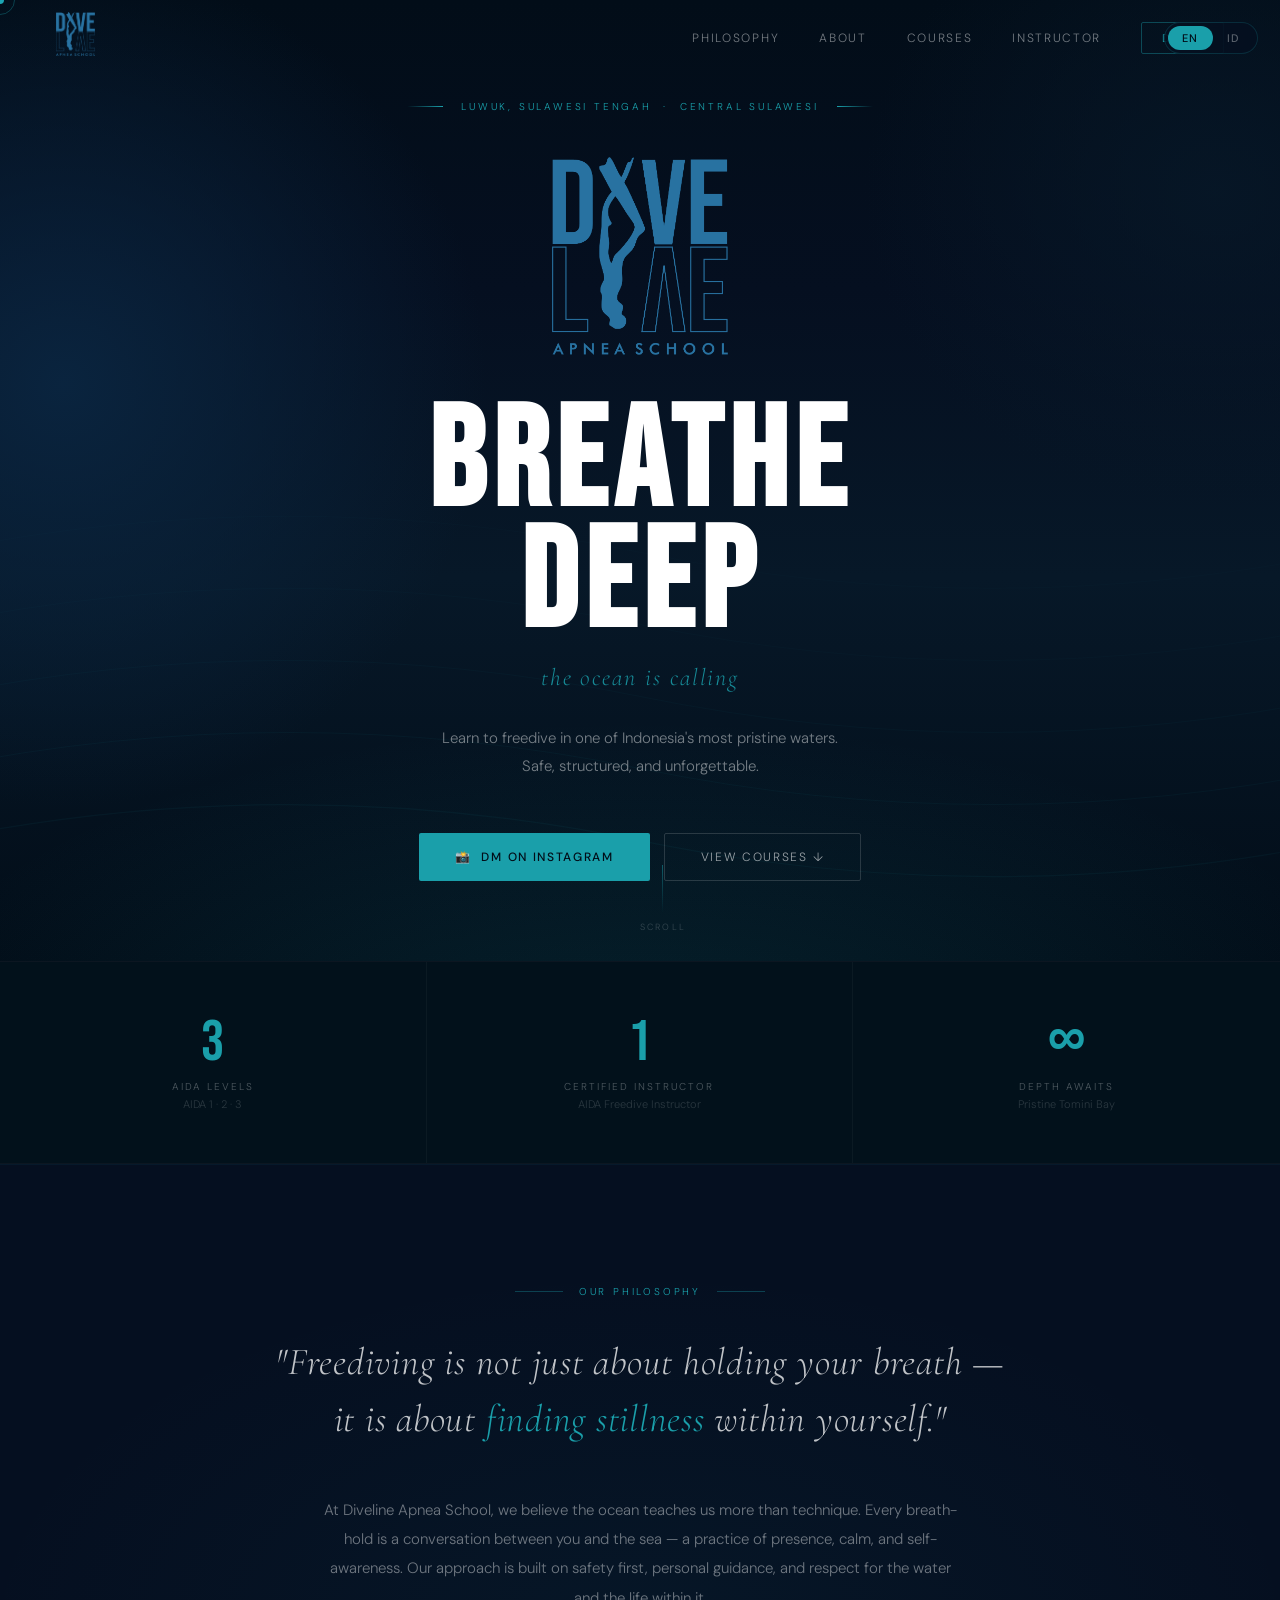
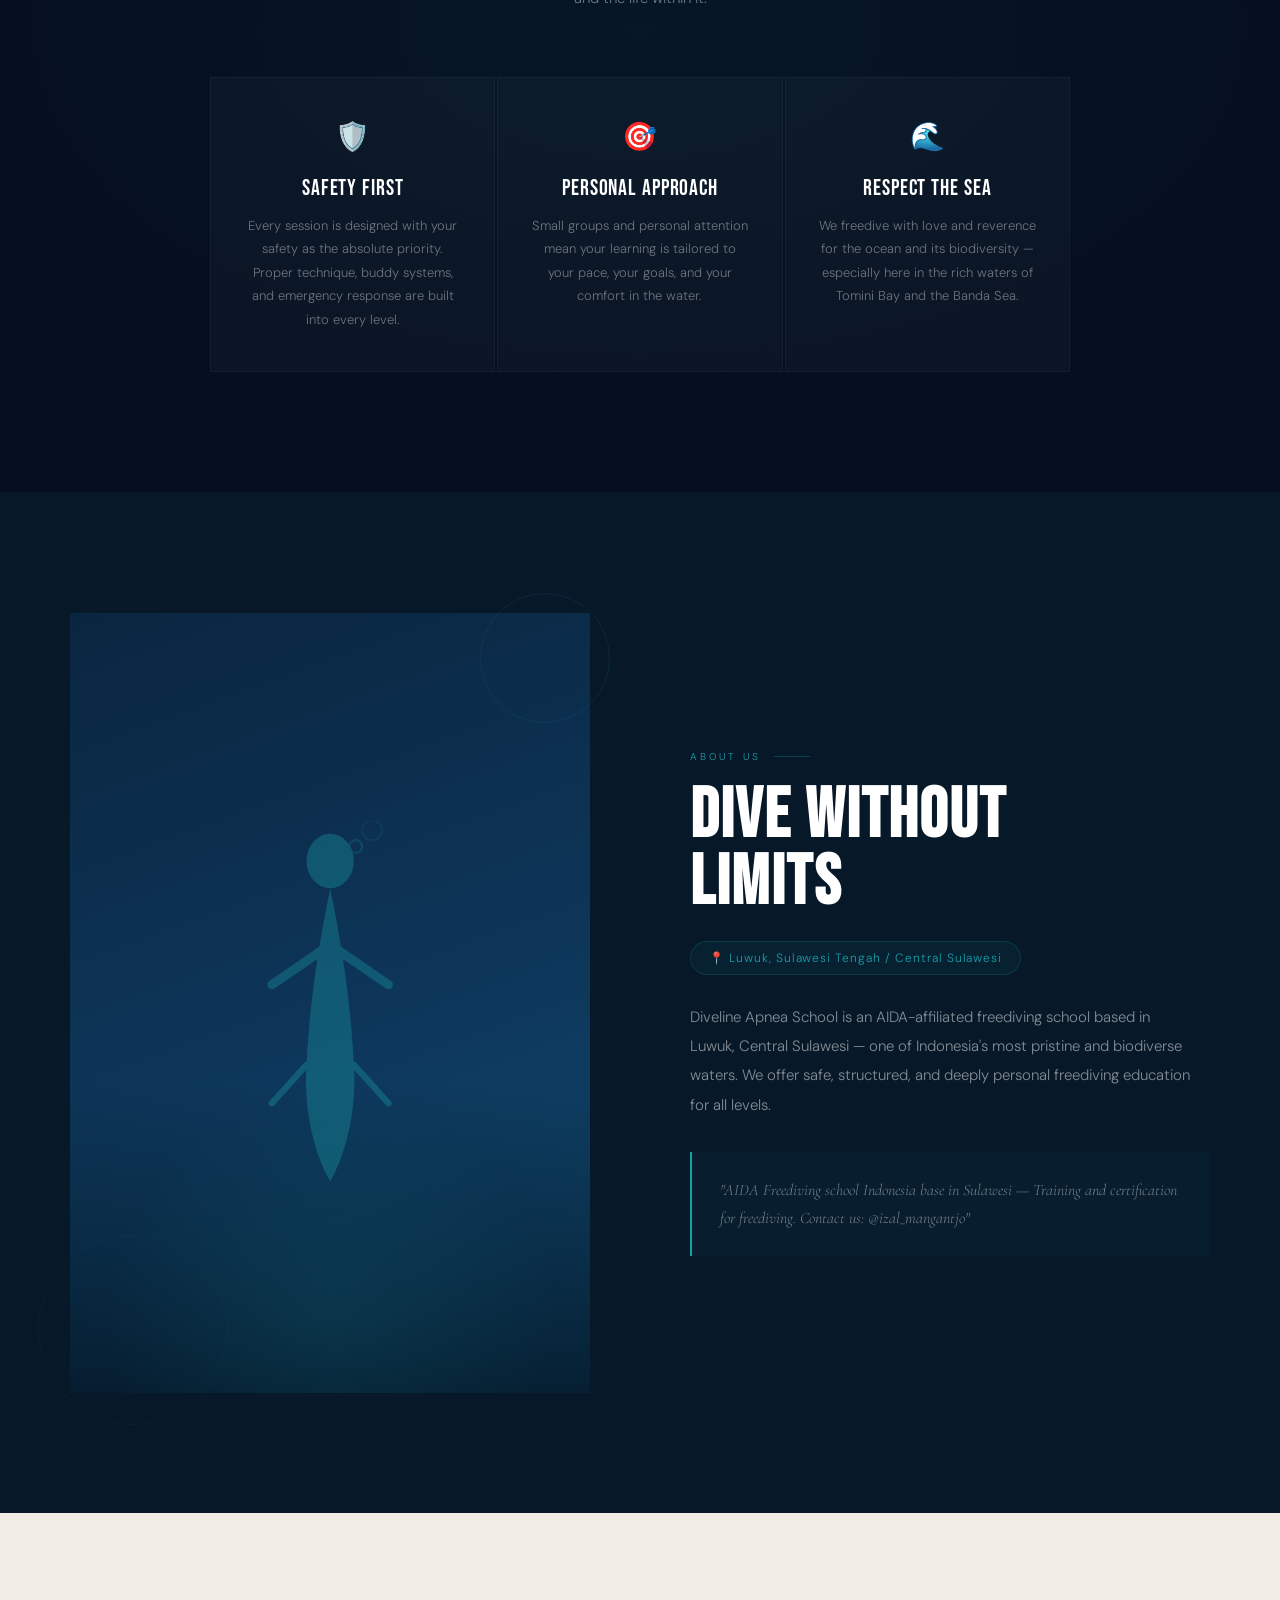
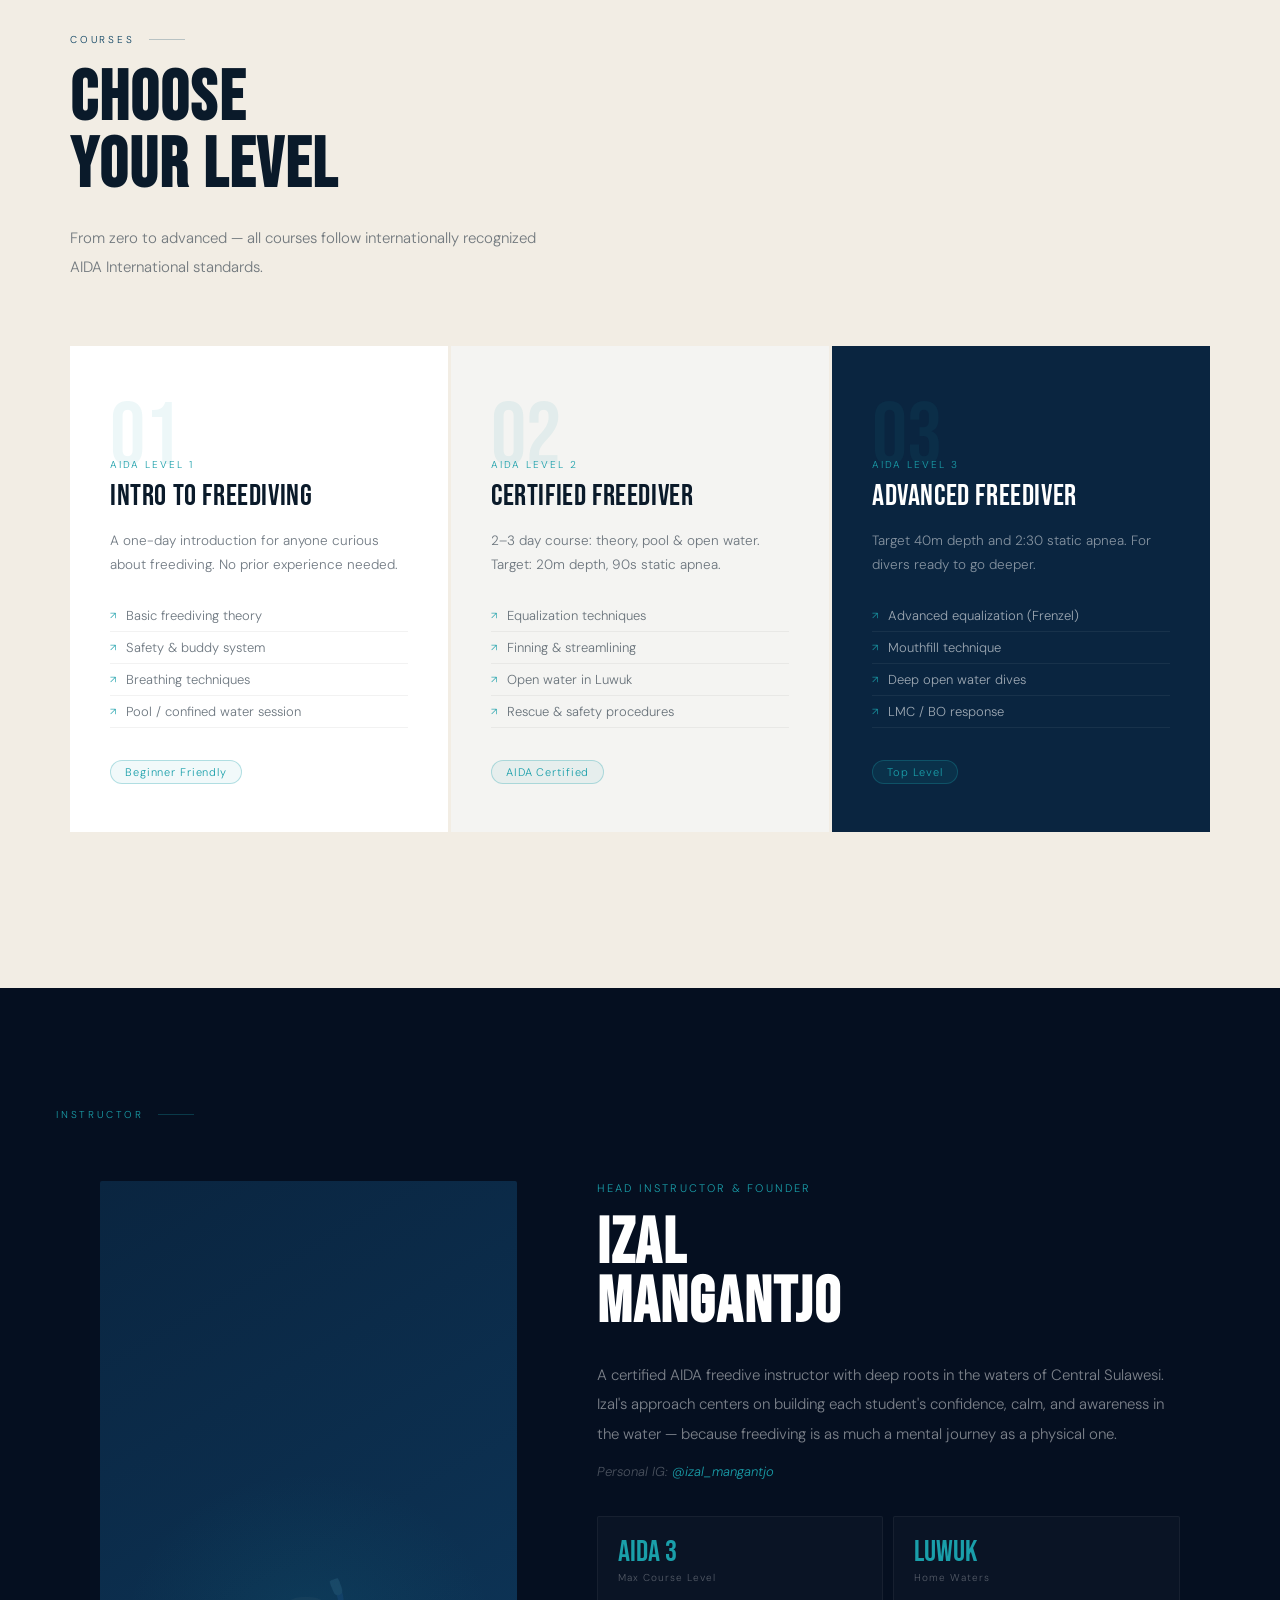
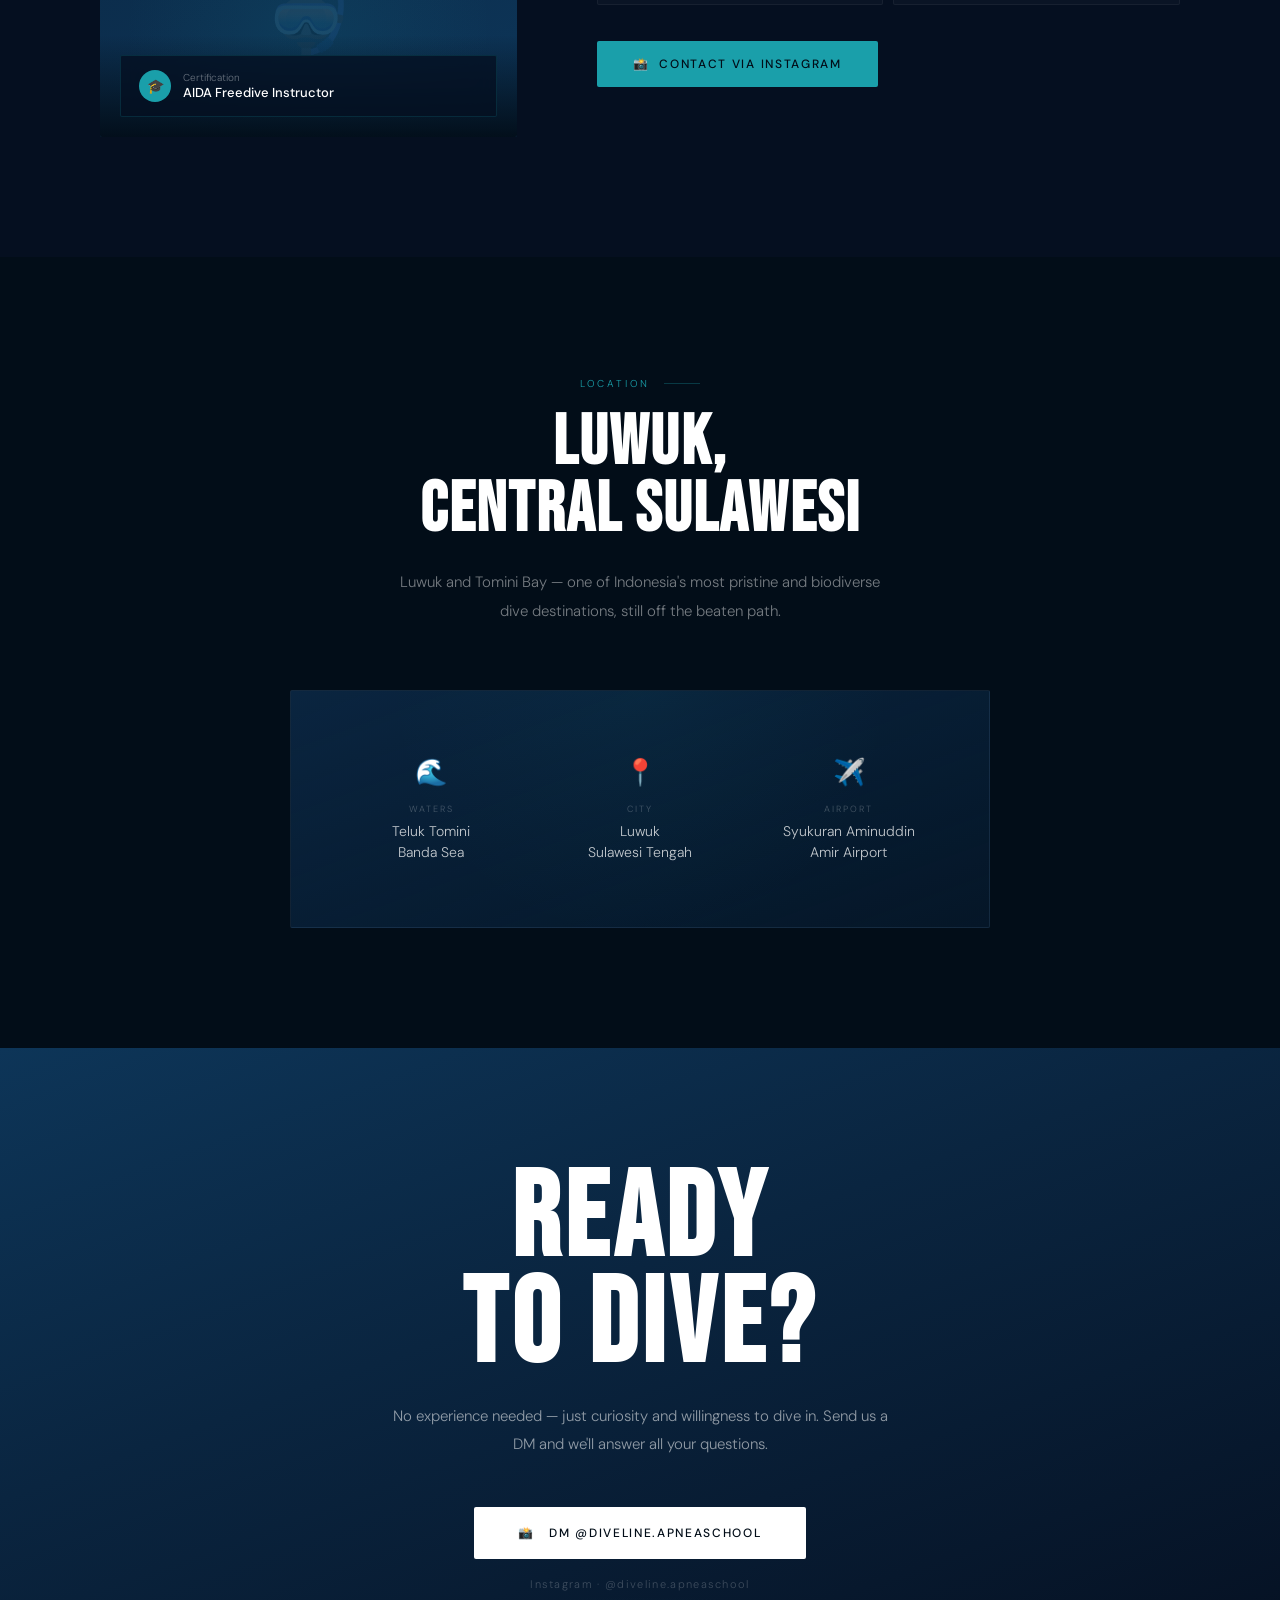
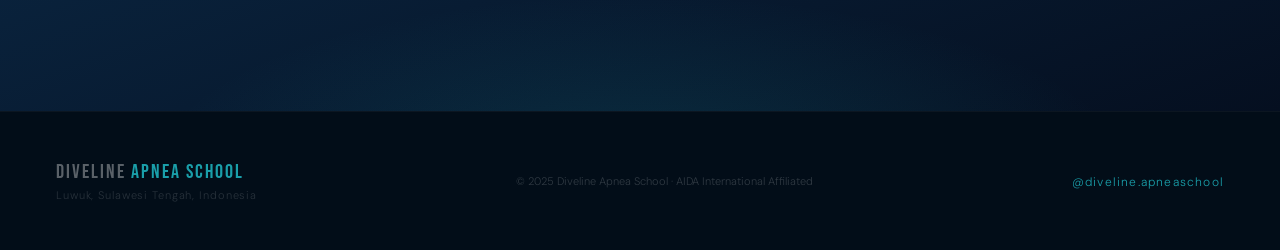
==== index.html @ 78c63d7f "Add files via upload" ====
<!DOCTYPE html>
<html lang="en">
<head>
<meta charset="UTF-8">
<meta name="viewport" content="width=device-width, initial-scale=1.0">
<title>Diveline Apnea School — Luwuk, Central Sulawesi</title>
<link href="https://fonts.googleapis.com/css2?family=Bebas+Neue&family=Cormorant+Garamond:ital,wght@0,300;0,400;1,300;1,400&family=DM+Sans:wght@300;400;500&display=swap" rel="stylesheet">
<style>
:root {
  --abyss:  #020d18;
  --trench: #050f20;
  --deep:   #071828;
  --ocean:  #0a2540;
  --mid:    #0d3558;
  --sea:    #0f4a70;
  --teal:   #1a9faa;
  --foam:   #5ecfda;
  --mist:   #b0e8ee;
  --sand:   #f2ede4;
  --off:    #f8f8f6;
  --w:      #ffffff;
}
*,*::before,*::after{margin:0;padding:0;box-sizing:border-box;}
html{scroll-behavior:smooth;}
body{
  background:var(--abyss);
  color:var(--w);
  font-family:'DM Sans',sans-serif;
  font-weight:300;
  overflow-x:hidden;
  cursor:none;
}

/* CURSOR */
#cur{width:8px;height:8px;background:var(--teal);border-radius:50%;position:fixed;pointer-events:none;z-index:9999;transform:translate(-50%,-50%);mix-blend-mode:screen;}
#cur-r{width:30px;height:30px;border:1px solid rgba(26,159,170,.35);border-radius:50%;position:fixed;pointer-events:none;z-index:9998;transform:translate(-50%,-50%);transition:all .1s ease;}

/* LANG */
#lang-bar{position:fixed;top:22px;right:22px;z-index:300;display:flex;background:rgba(5,15,32,.8);backdrop-filter:blur(16px);border:1px solid rgba(26,159,170,.2);border-radius:100px;padding:3px;}
.lb{padding:5px 14px;border:none;background:transparent;font-family:'DM Sans',sans-serif;font-size:11px;font-weight:500;letter-spacing:.14em;text-transform:uppercase;color:rgba(255,255,255,.35);cursor:pointer;border-radius:100px;transition:all .25s;}
.lb.on{background:var(--teal);color:var(--abyss);}

/* NAV */
nav{position:fixed;top:0;left:0;right:0;z-index:200;padding:0 56px;display:flex;align-items:center;justify-content:space-between;height:72px;transition:background .4s,backdrop-filter .4s;}
nav.stuck{background:rgba(2,13,24,.92);backdrop-filter:blur(24px);border-bottom:1px solid rgba(26,159,170,.08);}
.nav-logo img{height:44px;filter:brightness(0) saturate(100%) invert(40%) sepia(80%) saturate(400%) hue-rotate(160deg) brightness(85%);}
.nav-links{display:flex;gap:40px;list-style:none;}
.nav-links a{font-size:12px;letter-spacing:.14em;text-transform:uppercase;color:rgba(255,255,255,.45);text-decoration:none;transition:color .3s;}
.nav-links a:hover{color:var(--teal);}
.nav-dm{border:1px solid rgba(26,159,170,.4)!important;color:var(--teal)!important;padding:8px 20px;border-radius:2px;font-size:11px!important;letter-spacing:.16em!important;transition:background .3s,color .3s!important;}
.nav-dm:hover{background:var(--teal)!important;color:var(--abyss)!important;}

/* HERO */
.hero{min-height:100vh;position:relative;overflow:hidden;display:flex;flex-direction:column;justify-content:center;align-items:center;text-align:center;padding:100px 32px 80px;}
.hero-bg{
  position:absolute;inset:0;
  background:
    radial-gradient(ellipse 120% 70% at 50% 110%, rgba(26,159,170,.14) 0%, transparent 50%),
    radial-gradient(ellipse 60% 80% at 5% 40%, rgba(10,37,64,.95) 0%, transparent 55%),
    radial-gradient(ellipse 50% 60% at 95% 20%, rgba(7,24,40,.8) 0%, transparent 55%),
    linear-gradient(180deg, #020d18 0%, #050f20 30%, #071828 60%, #020d18 100%);
}
.depth-lines{position:absolute;inset:0;overflow:hidden;opacity:.06;}
.depth-lines svg{position:absolute;bottom:0;left:-5%;width:110%;height:75%;animation:swell 16s ease-in-out infinite;}
@keyframes swell{0%,100%{transform:translateY(0)}50%{transform:translateY(-14px)}}
#bcanvas{position:absolute;inset:0;pointer-events:none;}

.hero-eyebrow{position:relative;font-size:10px;letter-spacing:.28em;text-transform:uppercase;color:var(--teal);margin-bottom:44px;opacity:0;animation:rise .9s ease .2s forwards;display:flex;align-items:center;gap:18px;}
.hero-eyebrow::before,.hero-eyebrow::after{content:'';display:block;width:36px;height:1px;}
.hero-eyebrow::before{background:linear-gradient(90deg,transparent,var(--teal));}
.hero-eyebrow::after{background:linear-gradient(90deg,var(--teal),transparent);}

.hero-logo-wrap{margin-bottom:44px;opacity:0;animation:rise .9s ease .35s forwards;}
.hero-logo-wrap img{width:176px;filter:brightness(0) saturate(100%) invert(40%) sepia(80%) saturate(400%) hue-rotate(160deg) brightness(85%);}

.hero-head{font-family:'Bebas Neue',sans-serif;font-size:clamp(72px,13vw,140px);line-height:.86;letter-spacing:.05em;opacity:0;animation:rise .9s ease .5s forwards;}
.hero-tagline-line{display:flex;align-items:center;gap:18px;margin:18px 0 0;opacity:0;animation:rise .9s ease .65s forwards;}
.tl-dash{flex:1;max-width:44px;height:1px;}
.tl-dash:first-child{background:linear-gradient(90deg,transparent,rgba(26,159,170,.5));}
.tl-dash:last-child{background:linear-gradient(90deg,rgba(26,159,170,.5),transparent);}
.tl-text{font-family:'Cormorant Garamond',serif;font-style:italic;font-weight:300;font-size:clamp(17px,2vw,24px);color:rgba(26,159,170,.85);letter-spacing:.08em;white-space:nowrap;}
.hero-sub{max-width:420px;margin:32px 0 52px;font-size:15px;color:rgba(255,255,255,.45);line-height:1.9;font-weight:300;opacity:0;animation:rise .9s ease .8s forwards;}
.hero-ctas{display:flex;gap:14px;flex-wrap:wrap;justify-content:center;opacity:0;animation:rise .9s ease .95s forwards;}

.btn-main{display:inline-flex;align-items:center;gap:10px;background:var(--teal);color:var(--abyss);padding:15px 36px;border-radius:2px;font-size:12px;letter-spacing:.14em;text-transform:uppercase;font-weight:500;text-decoration:none;transition:all .3s;position:relative;overflow:hidden;}
.btn-main::after{content:'';position:absolute;inset:0;background:rgba(255,255,255,.12);transform:translateX(-100%);transition:transform .35s;}
.btn-main:hover::after{transform:translateX(0);}
.btn-main:hover{transform:translateY(-2px);box-shadow:0 14px 36px rgba(26,159,170,.28);}
.btn-ghost{display:inline-flex;align-items:center;gap:10px;border:1px solid rgba(255,255,255,.15);color:rgba(255,255,255,.6);padding:15px 36px;border-radius:2px;font-size:12px;letter-spacing:.14em;text-transform:uppercase;text-decoration:none;transition:all .3s;}
.btn-ghost:hover{border-color:var(--teal);color:var(--teal);}

.hero-scroll{position:absolute;bottom:28px;left:50%;transform:translateX(-50%);display:flex;flex-direction:column;align-items:center;gap:8px;opacity:0;animation:rise 1s ease 1.2s forwards;}
.scroll-lbl{font-size:9px;letter-spacing:.24em;text-transform:uppercase;color:rgba(255,255,255,.2);}
.scroll-line{width:1px;height:48px;background:linear-gradient(to bottom,rgba(26,159,170,.5),transparent);animation:pulse 2.2s ease infinite;}
@keyframes pulse{0%,100%{opacity:.3}50%{opacity:1}}
@keyframes rise{from{opacity:0;transform:translateY(22px)}to{opacity:1;transform:translateY(0)}}

/* NUMBERS */
.numbers{display:grid;grid-template-columns:repeat(3,1fr);border-top:1px solid rgba(255,255,255,.04);border-bottom:1px solid rgba(255,255,255,.04);}
.num-cell{padding:52px 24px;text-align:center;border-right:1px solid rgba(255,255,255,.04);background:rgba(26,159,170,.025);}
.num-cell:last-child{border-right:none;}
.num-big{font-family:'Bebas Neue',sans-serif;font-size:58px;color:var(--teal);line-height:1;}
.num-lab{font-size:10px;letter-spacing:.2em;text-transform:uppercase;color:rgba(255,255,255,.3);margin-top:8px;}
.num-sub{font-size:11px;color:rgba(255,255,255,.16);margin-top:4px;}

/* SECTION BASE */
.sec{padding:120px 56px;position:relative;}
.sec-label{font-size:10px;letter-spacing:.28em;text-transform:uppercase;color:var(--teal);margin-bottom:20px;display:flex;align-items:center;gap:14px;}
.sec-label::after{content:'';height:1px;width:36px;background:rgba(26,159,170,.3);}
.sec-title{font-family:'Bebas Neue',sans-serif;font-size:clamp(44px,5.5vw,72px);line-height:.95;letter-spacing:.03em;margin-bottom:24px;}
.sec-body{font-size:15px;color:rgba(255,255,255,.5);line-height:1.95;max-width:500px;}

/* MISSION — full-width dark section */
.mission-sec{
  background:var(--trench);
  border-top:1px solid rgba(26,159,170,.07);
  border-bottom:1px solid rgba(26,159,170,.07);
  padding:120px 56px;
  position:relative;overflow:hidden;
}
.mission-sec::before{
  content:'';position:absolute;inset:0;
  background:radial-gradient(ellipse 80% 60% at 50% 50%,rgba(26,159,170,.05) 0%,transparent 65%);
}
.mission-inner{max-width:860px;margin:0 auto;text-align:center;position:relative;}
.mission-eyebrow{font-size:10px;letter-spacing:.28em;text-transform:uppercase;color:var(--teal);margin-bottom:36px;display:flex;align-items:center;justify-content:center;gap:16px;}
.mission-eyebrow::before,.mission-eyebrow::after{content:'';height:1px;width:48px;background:rgba(26,159,170,.35);}
.mission-quote{
  font-family:'Cormorant Garamond',serif;
  font-style:italic;font-weight:300;
  font-size:clamp(22px,3.5vw,38px);
  line-height:1.5;letter-spacing:.02em;
  color:rgba(255,255,255,.75);
  margin-bottom:48px;
}
.mission-quote em{color:var(--teal);font-style:inherit;}
.mission-body{font-size:15px;color:rgba(255,255,255,.42);line-height:1.95;max-width:640px;margin:0 auto 56px;}
.mission-pillars{display:grid;grid-template-columns:repeat(3,1fr);gap:2px;margin-top:64px;}
.pillar{padding:40px 32px;background:rgba(255,255,255,.025);border:1px solid rgba(255,255,255,.04);position:relative;overflow:hidden;transition:background .3s;}
.pillar:hover{background:rgba(26,159,170,.06);}
.pillar::before{content:'';position:absolute;top:0;left:0;right:0;height:1px;background:var(--teal);transform:scaleX(0);transform-origin:left;transition:transform .4s;}
.pillar:hover::before{transform:scaleX(1);}
.pillar-icon{font-size:28px;margin-bottom:20px;}
.pillar-title{font-family:'Bebas Neue',sans-serif;font-size:22px;letter-spacing:.04em;color:var(--w);margin-bottom:12px;}
.pillar-body{font-size:13px;color:rgba(255,255,255,.4);line-height:1.8;}

/* ABOUT */
.about-sec{background:var(--deep);}
.about-wrap{max-width:1140px;margin:0 auto;display:grid;grid-template-columns:1fr 1fr;gap:100px;align-items:center;}
.about-visual{position:relative;}
.diver-card{width:100%;aspect-ratio:2/3;background:linear-gradient(160deg,var(--ocean) 0%,var(--mid) 50%,var(--sea) 100%);border-radius:2px;position:relative;overflow:hidden;display:flex;align-items:center;justify-content:center;}
.diver-card::after{content:'';position:absolute;inset:0;background:radial-gradient(ellipse 80% 50% at 50% 90%,rgba(26,159,170,.12) 0%,transparent 55%),linear-gradient(to top,rgba(2,13,24,.7) 0%,transparent 40%);}
.diver-card svg{width:42%;opacity:.35;position:relative;z-index:1;}
.ring-1{position:absolute;top:-20px;right:-20px;width:130px;height:130px;border:1px solid rgba(26,159,170,.12);border-radius:50%;}
.ring-2{position:absolute;bottom:-32px;left:-32px;width:190px;height:190px;border:1px solid rgba(26,159,170,.06);border-radius:50%;}
.loc-pill{display:inline-flex;align-items:center;gap:8px;background:rgba(26,159,170,.07);border:1px solid rgba(26,159,170,.18);padding:8px 18px;border-radius:100px;font-size:12px;color:var(--teal);letter-spacing:.08em;margin-bottom:28px;}
.about-quote-block{margin-top:32px;padding:24px 28px;border-left:2px solid var(--teal);background:rgba(26,159,170,.04);}
.about-quote-block p{font-family:'Cormorant Garamond',serif;font-style:italic;font-size:16px;color:rgba(255,255,255,.45);line-height:1.75;}

/* COURSES */
.courses-sec{background:var(--sand);color:#0a1a2a;}
.courses-sec .sec-label{color:#0a4060;}
.courses-sec .sec-label::after{background:rgba(10,64,96,.25);}
.courses-sec .sec-title{color:#0a1a2a;}
.courses-sec .sec-body{color:rgba(10,26,42,.55);}
.courses-inner{max-width:1140px;margin:0 auto;}
.cards{display:grid;grid-template-columns:repeat(3,1fr);gap:3px;margin-top:64px;}
.card{background:#fff;padding:48px 40px;position:relative;overflow:hidden;transition:transform .35s;}
.card:hover{transform:translateY(-5px);}
.card::after{content:'';position:absolute;top:0;left:0;right:0;height:2px;background:var(--teal);transform:scaleX(0);transform-origin:left;transition:transform .4s;}
.card:hover::after{transform:scaleX(1);}
.card.dark{background:var(--ocean);color:#fff;}
.card-num{font-family:'Bebas Neue',sans-serif;font-size:88px;line-height:1;color:rgba(26,159,170,.08);margin-bottom:-24px;}
.card-level{font-size:10px;letter-spacing:.2em;text-transform:uppercase;color:var(--teal);margin-bottom:10px;}
.card-name{font-family:'Bebas Neue',sans-serif;font-size:30px;line-height:1;letter-spacing:.02em;margin-bottom:18px;}
.card:not(.dark) .card-name{color:#0a1a2a;}
.card-desc{font-size:13.5px;line-height:1.75;margin-bottom:24px;}
.card:not(.dark) .card-desc{color:rgba(10,26,42,.58);}
.card.dark .card-desc{color:rgba(255,255,255,.5);}
.card-list{list-style:none;margin-bottom:32px;}
.card-list li{font-size:13px;padding:7px 0;border-bottom:1px solid rgba(0,0,0,.05);display:flex;align-items:center;gap:10px;}
.card.dark .card-list li{color:rgba(255,255,255,.6);border-color:rgba(255,255,255,.06);}
.card:not(.dark) .card-list li{color:rgba(10,26,42,.6);}
.card-list li::before{content:'↗';font-size:10px;color:var(--teal);flex-shrink:0;}
.card-tag{display:inline-block;border:1px solid rgba(26,159,170,.3);color:var(--teal);padding:4px 14px;border-radius:100px;font-size:11px;letter-spacing:.08em;}
.card:not(.dark) .card-tag{background:rgba(26,159,170,.06);}
.card.dark .card-tag{background:rgba(26,159,170,.1);}
.course-note{text-align:center;margin-top:36px;font-size:13px;color:rgba(10,26,42,.35);font-style:italic;}

/* INSTRUCTOR */
.instr-sec{background:var(--trench);}
.instr-wrap{max-width:1080px;margin:60px auto 0;display:grid;grid-template-columns:5fr 7fr;gap:80px;align-items:start;}
.instr-photo{width:100%;aspect-ratio:3/4;background:linear-gradient(150deg,var(--ocean),var(--mid));border-radius:2px;overflow:hidden;position:relative;display:flex;align-items:flex-end;justify-content:center;}
.instr-photo::before{content:'';position:absolute;inset:0;background:radial-gradient(ellipse 80% 50% at 50% 80%,rgba(26,159,170,.1) 0%,transparent 55%);}
.instr-icon{font-size:72px;opacity:.1;margin-bottom:72px;position:relative;}
.instr-overlay{position:absolute;bottom:0;left:0;right:0;padding:20px;background:linear-gradient(to top,rgba(2,13,24,.95),transparent);}
.instr-cert{display:flex;align-items:center;gap:12px;background:rgba(5,15,32,.75);backdrop-filter:blur(12px);border:1px solid rgba(26,159,170,.18);padding:14px 18px;border-radius:2px;}
.cert-orb{width:32px;height:32px;border-radius:50%;background:var(--teal);display:flex;align-items:center;justify-content:center;font-size:14px;flex-shrink:0;}
.cert-lbl{font-size:10px;color:rgba(255,255,255,.4);}
.cert-val{font-size:13px;font-weight:500;}
.instr-role{font-size:11px;letter-spacing:.2em;text-transform:uppercase;color:var(--teal);margin-bottom:20px;}
.instr-name{font-family:'Bebas Neue',sans-serif;font-size:clamp(44px,5vw,68px);line-height:.92;letter-spacing:.03em;margin-bottom:28px;}
.instr-bio{font-size:15px;color:rgba(255,255,255,.48);line-height:1.95;margin-bottom:14px;}
.instr-ig{font-size:13px;font-style:italic;color:rgba(255,255,255,.28);margin-bottom:36px;}
.instr-ig a{color:var(--teal);text-decoration:none;}
.instr-stats{display:grid;grid-template-columns:1fr 1fr;gap:10px;margin-bottom:36px;}
.istat{background:rgba(255,255,255,.025);border:1px solid rgba(255,255,255,.05);padding:20px;border-radius:2px;}
.istat-n{font-family:'Bebas Neue',sans-serif;font-size:30px;color:var(--teal);line-height:1;}
.istat-l{font-size:10px;color:rgba(255,255,255,.3);margin-top:4px;letter-spacing:.1em;}

/* LOCATION */
.loc-sec{background:var(--abyss);text-align:center;}
.loc-inner{max-width:700px;margin:0 auto;}
.loc-sec .sec-label{justify-content:center;}
.loc-card{margin-top:64px;background:linear-gradient(160deg,var(--ocean) 0%,rgba(10,37,64,.4) 100%);border:1px solid rgba(255,255,255,.05);border-radius:2px;padding:64px 56px;position:relative;overflow:hidden;}
.loc-card::before{content:'';position:absolute;inset:0;background:radial-gradient(circle at 50% 0%,rgba(26,159,170,.05) 0%,transparent 60%);}
.loc-grid{display:grid;grid-template-columns:repeat(3,1fr);gap:40px;position:relative;}
.loc-point{text-align:center;}
.loc-ico{font-size:26px;margin-bottom:14px;}
.loc-lbl{font-size:9px;letter-spacing:.22em;text-transform:uppercase;color:rgba(255,255,255,.25);margin-bottom:6px;}
.loc-val{font-size:14px;color:rgba(255,255,255,.75);line-height:1.5;}

/* CTA */
.cta-sec{background:linear-gradient(160deg,var(--mid) 0%,var(--ocean) 40%,var(--trench) 100%);text-align:center;padding:120px 32px;position:relative;overflow:hidden;}
.cta-sec::before{content:'';position:absolute;inset:0;background:radial-gradient(ellipse 70% 50% at 50% 110%,rgba(26,159,170,.18) 0%,transparent 55%);}
.cta-inner{max-width:520px;margin:0 auto;position:relative;}
.cta-head{font-family:'Bebas Neue',sans-serif;font-size:clamp(72px,14vw,120px);line-height:.88;letter-spacing:.04em;margin-bottom:24px;}
.cta-sub{font-size:15px;color:rgba(255,255,255,.55);line-height:1.85;margin-bottom:48px;font-weight:300;}
.cta-btn{display:inline-flex;align-items:center;gap:14px;background:var(--w);color:var(--abyss);padding:18px 44px;border-radius:2px;font-size:12px;letter-spacing:.14em;text-transform:uppercase;font-weight:500;text-decoration:none;transition:all .3s;}
.cta-btn:hover{transform:translateY(-3px);box-shadow:0 24px 48px rgba(0,0,0,.4);}
.cta-handle{margin-top:18px;font-size:11px;color:rgba(255,255,255,.22);letter-spacing:.12em;}

/* FOOTER */
footer{background:var(--abyss);border-top:1px solid rgba(255,255,255,.04);padding:48px 56px;display:flex;align-items:center;justify-content:space-between;flex-wrap:wrap;gap:24px;}
.ft-brand{font-family:'Bebas Neue',sans-serif;font-size:20px;letter-spacing:.1em;color:rgba(255,255,255,.35);}
.ft-brand em{color:var(--teal);font-style:normal;}
.ft-sub{font-size:11px;color:rgba(255,255,255,.15);margin-top:4px;letter-spacing:.08em;}
.ft-copy{font-size:11px;color:rgba(255,255,255,.18);}
.ft-ig a{color:var(--teal);text-decoration:none;font-size:12px;letter-spacing:.1em;}

/* REVEAL */
.rv{opacity:0;transform:translateY(26px);transition:opacity .75s ease,transform .75s ease;}
.rv.show{opacity:1;transform:translateY(0);}
.d1{transition-delay:.1s;}.d2{transition-delay:.2s;}.d3{transition-delay:.3s;}.d4{transition-delay:.4s;}

/* RESPONSIVE */
@media(max-width:900px){
  nav{padding:0 20px;}.nav-links{display:none;}
  .sec{padding:80px 20px;}
  .mission-sec{padding:80px 20px;}
  .mission-pillars{grid-template-columns:1fr;}
  .about-wrap,.instr-wrap{grid-template-columns:1fr;gap:48px;}
  .cards{grid-template-columns:1fr;}
  .numbers{grid-template-columns:1fr;}
  .num-cell{border-right:none;border-bottom:1px solid rgba(255,255,255,.04);}
  footer{flex-direction:column;text-align:center;}
  .loc-grid{grid-template-columns:1fr;gap:28px;}
  .loc-card{padding:40px 24px;}
  #lang-bar{top:14px;right:14px;}
  .cta-sec{padding:100px 24px;}
}
</style>
</head>
<body>

<div id="cur"></div>
<div id="cur-r"></div>
<canvas id="bcanvas"></canvas>

<div id="lang-bar">
  <button class="lb on" id="btnEN" onclick="setL('en')">EN</button>
  <button class="lb" id="btnID" onclick="setL('id')">ID</button>
</div>

<nav id="nav">
  <div class="nav-logo">
    <img src="[data-uri]" alt="Diveline Apnea School">
  </div>
  <ul class="nav-links">
    <li><a href="#mission" data-en="Philosophy" data-id="Filosofi">Philosophy</a></li>
    <li><a href="#about" data-en="About" data-id="Tentang">About</a></li>
    <li><a href="#courses" data-en="Courses" data-id="Kursus">Courses</a></li>
    <li><a href="#instructor" data-en="Instructor" data-id="Instruktur">Instructor</a></li>
    <li><a href="https://www.instagram.com/diveline.apneaschool" target="_blank" class="nav-dm" data-en="DM Us" data-id="Hubungi">DM Us</a></li>
  </ul>
</nav>

<!-- HERO -->
<section class="hero">
  <div class="hero-bg"></div>
  <div class="depth-lines">
    <svg viewBox="0 0 1400 600" fill="none" preserveAspectRatio="none">
      <path d="M0 500 Q350 440 700 500 Q1050 560 1400 500" stroke="#1a9faa" stroke-width="1"/>
      <path d="M0 440 Q350 380 700 440 Q1050 500 1400 440" stroke="#1a9faa" stroke-width=".8"/>
      <path d="M0 380 Q350 320 700 380 Q1050 440 1400 380" stroke="#1a9faa" stroke-width=".6"/>
      <path d="M0 320 Q350 260 700 320 Q1050 380 1400 320" stroke="#1a9faa" stroke-width=".4"/>
      <path d="M0 260 Q350 200 700 260 Q1050 320 1400 260" stroke="#1a9faa" stroke-width=".3"/>
    </svg>
  </div>

  <div class="hero-eyebrow">Luwuk, Sulawesi Tengah &nbsp;·&nbsp; Central Sulawesi</div>

  <div class="hero-logo-wrap">
    <img src="[data-uri]" alt="Diveline Apnea School" style="width:176px;">
  </div>

  <h1 class="hero-head">BREATHE<br>DEEP</h1>

  <div class="hero-tagline-line">
    <span class="tl-dash"></span>
    <span class="tl-text" id="hero-italic">the ocean is calling</span>
    <span class="tl-dash"></span>
  </div>

  <p class="hero-sub" id="hero-sub">
    Learn to freedive in one of Indonesia's most pristine waters.<br>Safe, structured, and unforgettable.
  </p>

  <div class="hero-ctas">
    <a href="https://www.instagram.com/diveline.apneaschool" target="_blank" class="btn-main">
      <span>📸</span><span id="hc1">DM on Instagram</span>
    </a>
    <a href="#courses" class="btn-ghost"><span id="hc2">View Courses ↓</span></a>
  </div>

  <div class="hero-scroll">
    <div class="scroll-line"></div>
    <div class="scroll-lbl">Scroll</div>
  </div>
</section>

<!-- NUMBERS -->
<div class="numbers">
  <div class="num-cell rv">
    <div class="num-big">3</div>
    <div class="num-lab" data-en="AIDA Levels" data-id="Level AIDA">AIDA Levels</div>
    <div class="num-sub">AIDA 1 · 2 · 3</div>
  </div>
  <div class="num-cell rv d1">
    <div class="num-big">1</div>
    <div class="num-lab" data-en="Certified Instructor" data-id="Instruktur Bersertifikat">Certified Instructor</div>
    <div class="num-sub">AIDA Freedive Instructor</div>
  </div>
  <div class="num-cell rv d2">
    <div class="num-big">∞</div>
    <div class="num-lab" data-en="Depth Awaits" data-id="Kedalaman Menanti">Depth Awaits</div>
    <div class="num-sub">Pristine Tomini Bay</div>
  </div>
</div>

<!-- MISSION / PHILOSOPHY -->
<section id="mission" class="mission-sec">
  <div class="mission-inner">
    <div class="mission-eyebrow rv" data-en="Our Philosophy" data-id="Filosofi Kami">Our Philosophy</div>
    <p class="mission-quote rv d1" id="mission-quote">
      "Freediving is not just about holding your breath —<br>
      it is about <em>finding stillness</em> within yourself."
    </p>
    <p class="mission-body rv d2" id="mission-body">
      At Diveline Apnea School, we believe the ocean teaches us more than technique. Every breath-hold is a conversation between you and the sea — a practice of presence, calm, and self-awareness. Our approach is built on safety first, personal guidance, and respect for the water and the life within it.
    </p>
    <div class="mission-pillars">
      <div class="pillar rv">
        <div class="pillar-icon">🛡️</div>
        <div class="pillar-title" id="p1title">Safety First</div>
        <p class="pillar-body" id="p1body">Every session is designed with your safety as the absolute priority. Proper technique, buddy systems, and emergency response are built into every level.</p>
      </div>
      <div class="pillar rv d1">
        <div class="pillar-icon">🎯</div>
        <div class="pillar-title" id="p2title">Personal Approach</div>
        <p class="pillar-body" id="p2body">Small groups and personal attention mean your learning is tailored to your pace, your goals, and your comfort in the water.</p>
      </div>
      <div class="pillar rv d2">
        <div class="pillar-icon">🌊</div>
        <div class="pillar-title" id="p3title">Respect the Sea</div>
        <p class="pillar-body" id="p3body">We freedive with love and reverence for the ocean and its biodiversity — especially here in the rich waters of Tomini Bay and the Banda Sea.</p>
      </div>
    </div>
  </div>
</section>

<!-- ABOUT -->
<section id="about" class="sec about-sec">
  <div class="about-wrap">
    <div class="about-visual rv">
      <div class="diver-card">
        <svg viewBox="0 0 120 200" fill="none">
          <ellipse cx="60" cy="22" rx="13" ry="15" fill="#1a9faa"/>
          <path d="M60 37 C55 62 49 94 47 134 C45 164 54 188 60 198 C66 188 75 164 73 134 C71 94 65 62 60 37Z" fill="#1a9faa"/>
          <path d="M60 68 L28 90 M60 68 L92 90" stroke="#1a9faa" stroke-width="5" stroke-linecap="round"/>
          <path d="M47 134 L28 155 M73 134 L92 155" stroke="#1a9faa" stroke-width="3.5" stroke-linecap="round"/>
          <circle cx="74" cy="14" r="3.5" fill="none" stroke="#1a9faa" stroke-width="1.2" opacity="0.6"/>
          <circle cx="83" cy="5" r="5.5" fill="none" stroke="#1a9faa" stroke-width="1" opacity="0.35"/>
        </svg>
      </div>
      <div class="ring-1"></div>
      <div class="ring-2"></div>
    </div>
    <div>
      <div class="sec-label rv" data-en="About Us" data-id="Tentang Kami">About Us</div>
      <h2 class="sec-title rv" id="about-title">DIVE WITHOUT<br>LIMITS</h2>
      <div class="loc-pill rv d1">📍 Luwuk, Sulawesi Tengah / Central Sulawesi</div>
      <p class="sec-body rv d1" id="about-body">
        Diveline Apnea School is an AIDA-affiliated freediving school based in Luwuk, Central Sulawesi — one of Indonesia's most pristine and biodiverse waters. We offer safe, structured, and deeply personal freediving education for all levels, from first-timers to advancing divers.
      </p>
      <div class="about-quote-block rv d2">
        <p id="about-quote">"AIDA Freediving school Indonesia base in Sulawesi — Training and certification for freediving. Contact us: @izal_mangantjo"</p>
      </div>
    </div>
  </div>
</section>

<!-- COURSES -->
<section id="courses" class="sec courses-sec">
  <div class="courses-inner">
    <div class="sec-label rv" data-en="Courses" data-id="Kursus">Courses</div>
    <h2 class="sec-title rv" id="courses-title">CHOOSE<br>YOUR LEVEL</h2>
    <p class="sec-body rv d1" id="courses-body">From zero to advanced — all courses follow internationally recognized AIDA International standards.</p>
    <div class="cards">
      <div class="card rv">
        <div class="card-num">01</div>
        <div class="card-level">AIDA Level 1</div>
        <div class="card-name" id="c1name">INTRO TO FREEDIVING</div>
        <p class="card-desc" id="c1desc">A one-day introduction for anyone curious about freediving. No prior experience needed.</p>
        <ul class="card-list">
          <li id="c1f1">Basic freediving theory</li>
          <li id="c1f2">Safety & buddy system</li>
          <li id="c1f3">Breathing techniques</li>
          <li id="c1f4">Pool / confined water session</li>
        </ul>
        <span class="card-tag" id="c1tag">Beginner Friendly</span>
      </div>
      <div class="card rv d1" style="background:#f4f4f2;">
        <div class="card-num">02</div>
        <div class="card-level">AIDA Level 2</div>
        <div class="card-name" id="c2name">CERTIFIED FREEDIVER</div>
        <p class="card-desc" id="c2desc">2–3 day course: theory, pool & open water. Target: 20m depth, 90s static apnea.</p>
        <ul class="card-list">
          <li id="c2f1">Equalization techniques</li>
          <li id="c2f2">Finning & streamlining</li>
          <li id="c2f3">Open water in Luwuk</li>
          <li id="c2f4">Rescue & safety procedures</li>
        </ul>
        <span class="card-tag">AIDA Certified</span>
      </div>
      <div class="card dark rv d2">
        <div class="card-num">03</div>
        <div class="card-level">AIDA Level 3</div>
        <div class="card-name" id="c3name">ADVANCED FREEDIVER</div>
        <p class="card-desc" id="c3desc">Target 40m depth and 2:30 static apnea. For divers ready to go deeper.</p>
        <ul class="card-list">
          <li id="c3f1">Advanced equalization (Frenzel)</li>
          <li id="c3f2">Mouthfill technique</li>
          <li id="c3f3">Deep open water dives</li>
          <li id="c3f4">LMC / BO response</li>
        </ul>
        <span class="card-tag" id="c3tag">Top Level</span>
      </div>
    </div>
    <p class="course-note rv" id="course-note">* Schedule & pricing — contact us via Instagram</p>
  </div>
</section>

<!-- INSTRUCTOR -->
<section id="instructor" class="sec instr-sec">
  <div class="sec-label rv" data-en="Instructor" data-id="Instruktur">Instructor</div>
  <div class="instr-wrap">
    <div class="rv">
      <div class="instr-photo">
        <div class="instr-icon">🤿</div>
        <div class="instr-overlay">
          <div class="instr-cert">
            <div class="cert-orb">🎓</div>
            <div>
              <div class="cert-lbl">Certification</div>
              <div class="cert-val">AIDA Freedive Instructor</div>
            </div>
          </div>
        </div>
      </div>
    </div>
    <div class="rv d1">
      <div class="instr-role" id="instr-role">Head Instructor & Founder</div>
      <h2 class="instr-name">IZAL<br>MANGANTJO</h2>
      <p class="instr-bio" id="instr-bio">
        A certified AIDA freedive instructor with deep roots in the waters of Central Sulawesi. Izal's approach centers on building each student's confidence, calm, and awareness in the water — because freediving is as much a mental journey as a physical one.
      </p>
      <p class="instr-ig">
        <span id="instr-ig-lbl">Personal IG:</span>
        <a href="https://www.instagram.com/izal_mangantjo" target="_blank">@izal_mangantjo</a>
      </p>
      <div class="instr-stats">
        <div class="istat">
          <div class="istat-n">AIDA 3</div>
          <div class="istat-l" data-en="Max Course Level" data-id="Level Kursus Maks">Max Course Level</div>
        </div>
        <div class="istat">
          <div class="istat-n">Luwuk</div>
          <div class="istat-l" data-en="Home Waters" data-id="Perairan Asal">Home Waters</div>
        </div>
      </div>
      <a href="https://www.instagram.com/diveline.apneaschool" target="_blank" class="btn-main">
        <span>📸</span><span id="instr-cta">Contact via Instagram</span>
      </a>
    </div>
  </div>
</section>

<!-- LOCATION -->
<section id="location" class="sec loc-sec">
  <div class="loc-inner">
    <div class="sec-label rv" data-en="Location" data-id="Lokasi">Location</div>
    <h2 class="sec-title rv" id="loc-title">LUWUK,<br>CENTRAL SULAWESI</h2>
    <p class="sec-body rv d1" id="loc-body" style="margin:0 auto;text-align:center;color:rgba(255,255,255,.45);">
      Luwuk and Tomini Bay — one of Indonesia's most pristine and biodiverse dive destinations, still off the beaten path.
    </p>
    <div class="loc-card rv d2">
      <div class="loc-grid">
        <div class="loc-point">
          <div class="loc-ico">🌊</div>
          <div class="loc-lbl" data-en="Waters" data-id="Perairan">Waters</div>
          <div class="loc-val">Teluk Tomini<br>Banda Sea</div>
        </div>
        <div class="loc-point">
          <div class="loc-ico">📍</div>
          <div class="loc-lbl" data-en="City" data-id="Kota">City</div>
          <div class="loc-val">Luwuk<br>Sulawesi Tengah</div>
        </div>
        <div class="loc-point">
          <div class="loc-ico">✈️</div>
          <div class="loc-lbl" data-en="Airport" data-id="Bandara">Airport</div>
          <div class="loc-val">Syukuran Aminuddin<br>Amir Airport</div>
        </div>
      </div>
    </div>
  </div>
</section>

<!-- CTA -->
<section class="sec cta-sec">
  <div class="cta-inner">
    <h2 class="cta-head rv" id="cta-head">READY<br>TO DIVE?</h2>
    <p class="cta-sub rv d1" id="cta-sub">No experience needed — just curiosity and willingness to dive in. Send us a DM and we'll answer all your questions.</p>
    <div class="rv d2">
      <a href="https://www.instagram.com/diveline.apneaschool" target="_blank" class="cta-btn">
        <span>📸</span> DM @diveline.apneaschool
      </a>
    </div>
    <p class="cta-handle rv d3">Instagram · @diveline.apneaschool</p>
  </div>
</section>

<footer>
  <div>
    <div class="ft-brand">DIVELINE <em>APNEA SCHOOL</em></div>
    <div class="ft-sub">Luwuk, Sulawesi Tengah, Indonesia</div>
  </div>
  <div class="ft-copy">© 2025 Diveline Apnea School · AIDA International Affiliated</div>
  <div class="ft-ig"><a href="https://www.instagram.com/diveline.apneaschool" target="_blank">@diveline.apneaschool</a></div>
</footer>

<script>
const T = {
  en: {
    heroItalic:"the ocean is calling",
    heroSub:"Learn to freedive in one of Indonesia's most pristine waters.<br>Safe, structured, and unforgettable.",
    hc1:"DM on Instagram", hc2:"View Courses ↓",
    missionQuote:'"Freediving is not just about holding your breath —<br>it is about <em>finding stillness</em> within yourself."',
    missionBody:"At Diveline Apnea School, we believe the ocean teaches us more than technique. Every breath-hold is a conversation between you and the sea — a practice of presence, calm, and self-awareness. Our approach is built on safety first, personal guidance, and respect for the water and the life within it.",
    p1title:"Safety First", p1body:"Every session is designed with your safety as the absolute priority. Proper technique, buddy systems, and emergency response are built into every level.",
    p2title:"Personal Approach", p2body:"Small groups and personal attention mean your learning is tailored to your pace, your goals, and your comfort in the water.",
    p3title:"Respect the Sea", p3body:"We freedive with love and reverence for the ocean and its biodiversity — especially here in the rich waters of Tomini Bay and the Banda Sea.",
    aboutTitle:"DIVE WITHOUT<br>LIMITS",
    aboutBody:"Diveline Apnea School is an AIDA-affiliated freediving school based in Luwuk, Central Sulawesi — one of Indonesia's most pristine and biodiverse waters. We offer safe, structured, and deeply personal freediving education for all levels.",
    aboutQuote:'"AIDA Freediving school Indonesia base in Sulawesi — Training and certification for freediving. Contact us: @izal_mangantjo"',
    coursesTitle:"CHOOSE<br>YOUR LEVEL",
    coursesBody:"From zero to advanced — all courses follow internationally recognized AIDA International standards.",
    c1name:"INTRO TO FREEDIVING", c1desc:"A one-day introduction for anyone curious about freediving. No prior experience needed.",
    c1f1:"Basic freediving theory", c1f2:"Safety & buddy system", c1f3:"Breathing techniques", c1f4:"Pool / confined water session", c1tag:"Beginner Friendly",
    c2name:"CERTIFIED FREEDIVER", c2desc:"2–3 day course: theory, pool & open water. Target: 20m depth, 90s static apnea.",
    c2f1:"Equalization techniques", c2f2:"Finning & streamlining", c2f3:"Open water in Luwuk", c2f4:"Rescue & safety procedures",
    c3name:"ADVANCED FREEDIVER", c3desc:"Target 40m depth and 2:30 static apnea. For divers ready to go deeper.",
    c3f1:"Advanced equalization (Frenzel)", c3f2:"Mouthfill technique", c3f3:"Deep open water dives", c3f4:"LMC / BO response", c3tag:"Top Level",
    courseNote:"* Schedule & pricing — contact us via Instagram",
    instrRole:"Head Instructor & Founder",
    instrBio:"A certified AIDA freedive instructor with deep roots in the waters of Central Sulawesi. Izal's approach centers on building each student's confidence, calm, and awareness in the water — because freediving is as much a mental journey as a physical one.",
    instrIgLbl:"Personal IG:", instrCta:"Contact via Instagram",
    locTitle:"LUWUK,<br>CENTRAL SULAWESI",
    locBody:"Luwuk and Tomini Bay — one of Indonesia's most pristine and biodiverse dive destinations, still off the beaten path.",
    ctaHead:"READY<br>TO DIVE?",
    ctaSub:"No experience needed — just curiosity and willingness to dive in. Send us a DM and we'll answer all your questions.",
  },
  id: {
    heroItalic:"laut memanggilmu",
    heroSub:"Belajar freediving di salah satu perairan paling jernih di Indonesia.<br>Aman, terstruktur, dan tak terlupakan.",
    hc1:"DM di Instagram", hc2:"Lihat Kursus ↓",
    missionQuote:'"Freediving bukan sekadar menahan napas —<br>ini tentang <em>menemukan ketenangan</em> dalam dirimu sendiri."',
    missionBody:"Di Diveline Apnea School, kami percaya bahwa laut mengajarkan lebih dari sekadar teknik. Setiap tahan napas adalah percakapan antara kamu dan laut — sebuah latihan kehadiran, ketenangan, dan kesadaran diri. Pendekatan kami dibangun di atas keselamatan, bimbingan personal, dan rasa hormat terhadap laut serta kehidupan di dalamnya.",
    p1title:"Keselamatan Utama", p1body:"Setiap sesi dirancang dengan keselamatanmu sebagai prioritas utama. Teknik yang benar, sistem buddy, dan respons darurat ditanamkan di setiap level.",
    p2title:"Pendekatan Personal", p2body:"Kelompok kecil dan perhatian personal berarti pembelajaran disesuaikan dengan kecepatan, tujuan, dan kenyamananmu di dalam air.",
    p3title:"Hormati Laut", p3body:"Kami menyelam dengan cinta dan rasa hormat terhadap laut dan biodiversitasnya — terutama di perairan Teluk Tomini dan Laut Banda yang kaya ini.",
    aboutTitle:"SELAMI<br>TANPA BATAS",
    aboutBody:"Diveline Apnea School adalah sekolah freediving berafiliasi AIDA yang berbasis di Luwuk, Sulawesi Tengah — salah satu perairan paling jernih dan kaya biodiversitas di Indonesia. Kami menghadirkan pendidikan freediving yang aman, terstruktur, dan sangat personal untuk semua level.",
    aboutQuote:'"Sekolah freediving AIDA Indonesia berbasis di Sulawesi — Pelatihan dan sertifikasi freediving. Hubungi kami: @izal_mangantjo"',
    coursesTitle:"PILIH<br>LEVEL-MU",
    coursesBody:"Dari nol hingga mahir — semua kursus mengikuti standar AIDA International yang diakui secara global.",
    c1name:"PENGENALAN FREEDIVING", c1desc:"Kursus satu hari untuk pemula. Tidak perlu pengalaman sebelumnya.",
    c1f1:"Teori dasar freediving", c1f2:"Keselamatan & sistem buddy", c1f3:"Teknik pernapasan", c1f4:"Sesi di kolam renang", c1tag:"Untuk Pemula",
    c2name:"FREEDIVER BERSERTIFIKAT", c2desc:"Kursus 2–3 hari: teori, kolam & open water. Target: 20m, static 90 detik.",
    c2f1:"Teknik equalisasi", c2f2:"Teknik finning & streamlining", c2f3:"Open water di perairan Luwuk", c2f4:"Prosedur penyelamatan",
    c3name:"ADVANCED FREEDIVER", c3desc:"Target 40m dan static 2 menit 30 detik. Untuk freediver yang siap menyelam lebih dalam.",
    c3f1:"Equalisasi lanjutan (Frenzel)", c3f2:"Teknik mouthfill", c3f3:"Selam open water dalam", c3f4:"Penanganan LMC / BO", c3tag:"Level Tertinggi",
    courseNote:"* Jadwal & harga — hubungi kami via Instagram",
    instrRole:"Instruktur Utama & Pendiri",
    instrBio:"Instruktur freediving bersertifikat AIDA yang tumbuh dan menyelam di perairan Sulawesi Tengah. Pendekatan Izal berfokus pada membangun rasa percaya diri, ketenangan, dan kesadaran setiap siswa di dalam air — karena freediving adalah perjalanan mental sekaligus fisik.",
    instrIgLbl:"IG personal:", instrCta:"Hubungi via Instagram",
    locTitle:"LUWUK,<br>SULAWESI TENGAH",
    locBody:"Perairan Luwuk dan Teluk Tomini adalah salah satu spot diving paling murni di Indonesia — belum ramai, kaya biodiversitas, dan memukau.",
    ctaHead:"SIAP<br>MENYELAM?",
    ctaSub:"Tidak perlu pengalaman sebelumnya. Cukup rasa ingin tahu dan keberanian untuk mencoba. DM kami dan kami siap menjawab semua pertanyaanmu.",
  }
};

function setL(lang) {
  const t = T[lang];
  document.getElementById('btnEN').classList.toggle('on', lang==='en');
  document.getElementById('btnID').classList.toggle('on', lang==='id');
  const set = (id, val, html) => { const el=document.getElementById(id); if(el){ if(html) el.innerHTML=val; else el.textContent=val; }};
  set('hero-italic', t.heroItalic);
  set('hero-sub', t.heroSub, true);
  set('hc1', t.hc1); set('hc2', t.hc2);
  set('mission-quote', t.missionQuote, true);
  set('mission-body', t.missionBody);
  set('p1title', t.p1title); set('p1body', t.p1body);
  set('p2title', t.p2title); set('p2body', t.p2body);
  set('p3title', t.p3title); set('p3body', t.p3body);
  set('about-title', t.aboutTitle, true);
  set('about-body', t.aboutBody);
  set('about-quote', t.aboutQuote);
  set('courses-title', t.coursesTitle, true);
  set('courses-body', t.coursesBody);
  ['c1name','c1desc','c1f1','c1f2','c1f3','c1f4','c1tag',
   'c2name','c2desc','c2f1','c2f2','c2f3','c2f4',
   'c3name','c3desc','c3f1','c3f2','c3f3','c3f4','c3tag','course-note']
  .forEach(id => set(id, t[id.replace('-','')]));
  set('instr-role', t.instrRole);
  set('instr-bio', t.instrBio);
  set('instr-ig-lbl', t.instrIgLbl);
  set('instr-cta', t.instrCta);
  set('loc-title', t.locTitle, true);
  set('loc-body', t.locBody);
  set('cta-head', t.ctaHead, true);
  set('cta-sub', t.ctaSub);
  document.querySelectorAll('[data-en]').forEach(el => {
    el.textContent = lang==='id' ? el.dataset.id : el.dataset.en;
  });
}

// Cursor
const cur=document.getElementById('cur'), ring=document.getElementById('cur-r');
let mx=0,my=0,rx=0,ry=0;
document.addEventListener('mousemove',e=>{mx=e.clientX;my=e.clientY;cur.style.left=mx+'px';cur.style.top=my+'px';});
(function loop(){rx+=(mx-rx)*.1;ry+=(my-ry)*.1;ring.style.left=rx+'px';ring.style.top=ry+'px';requestAnimationFrame(loop);})();

// Nav
window.addEventListener('scroll',()=>document.getElementById('nav').classList.toggle('stuck',scrollY>64),{passive:true});

// Bubbles
(function(){
  const c=document.getElementById('bcanvas'),ctx=c.getContext('2d');
  let W,H;
  const resize=()=>{W=c.width=innerWidth;H=c.height=innerHeight;};
  resize(); window.addEventListener('resize',resize);
  const bs=Array.from({length:22},()=>({x:Math.random()*1000,y:Math.random()*800+800,r:Math.random()*5+2,s:Math.random()*.35+.1,o:Math.random()*.25+.04}));
  (function draw(){
    ctx.clearRect(0,0,W,H);
    bs.forEach(b=>{
      b.y-=b.s; if(b.y<-20){b.y=H+20;b.x=Math.random()*W;}
      ctx.beginPath();ctx.arc(b.x,b.y,b.r,0,Math.PI*2);
      ctx.strokeStyle=`rgba(26,159,170,${b.o})`;ctx.lineWidth=1;ctx.stroke();
    });
    requestAnimationFrame(draw);
  })();
})();

// Reveal
const obs=new IntersectionObserver(es=>es.forEach(e=>{if(e.isIntersecting)e.target.classList.add('show');}),{threshold:.08});
document.querySelectorAll('.rv').forEach(r=>obs.observe(r));

setL('en');
</script>
</body>
</html>
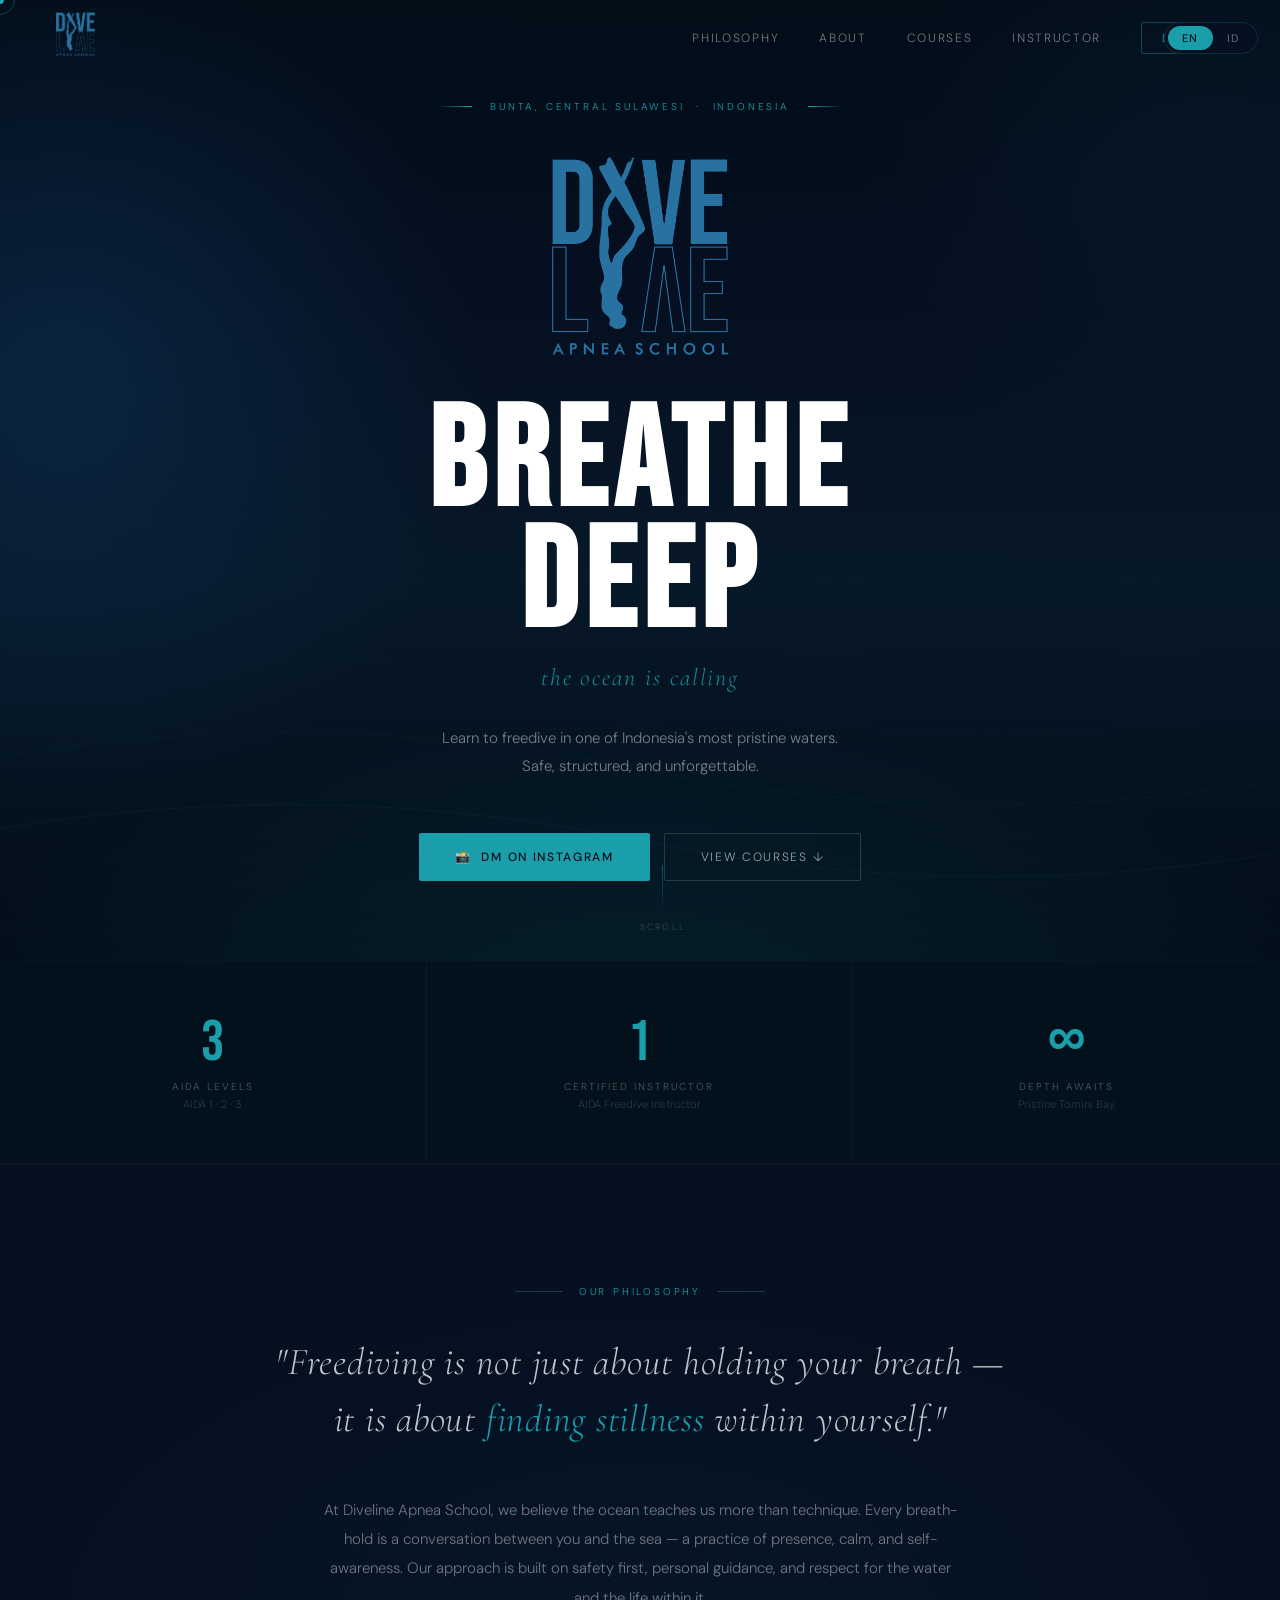
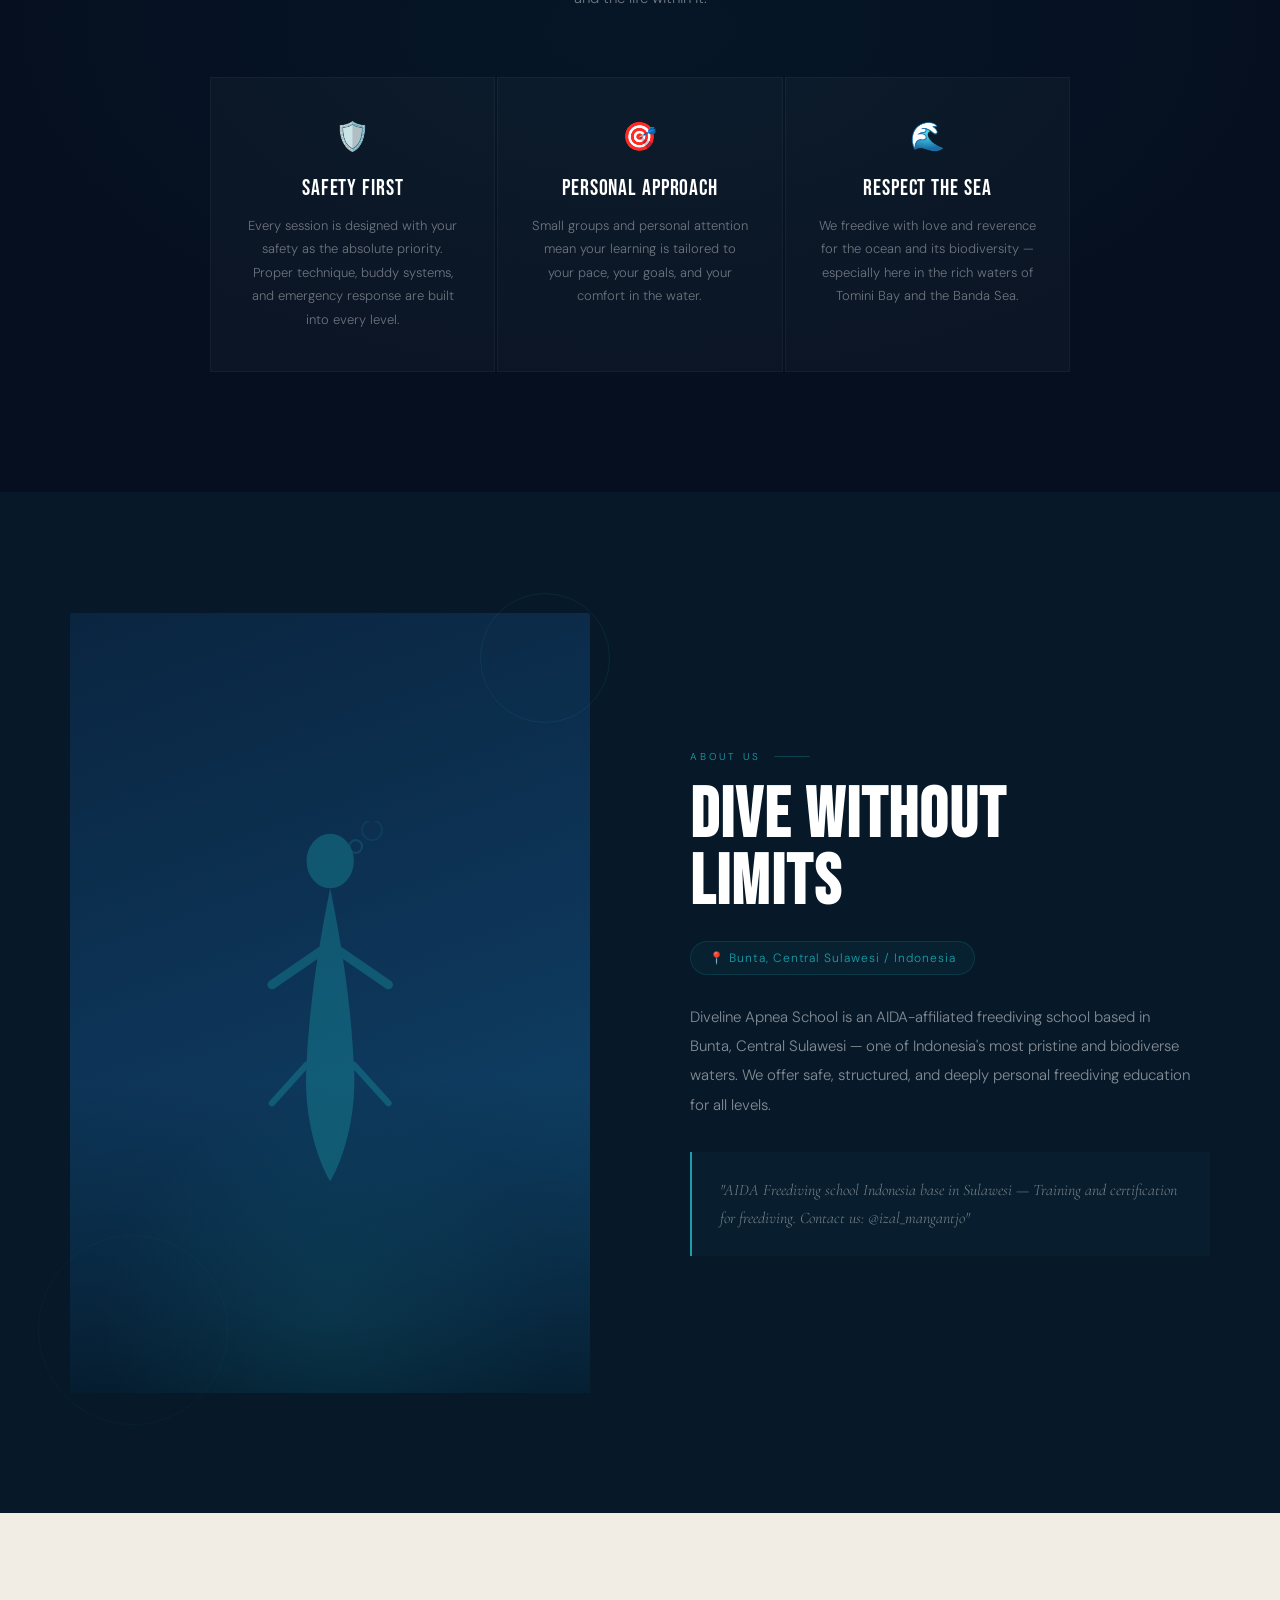
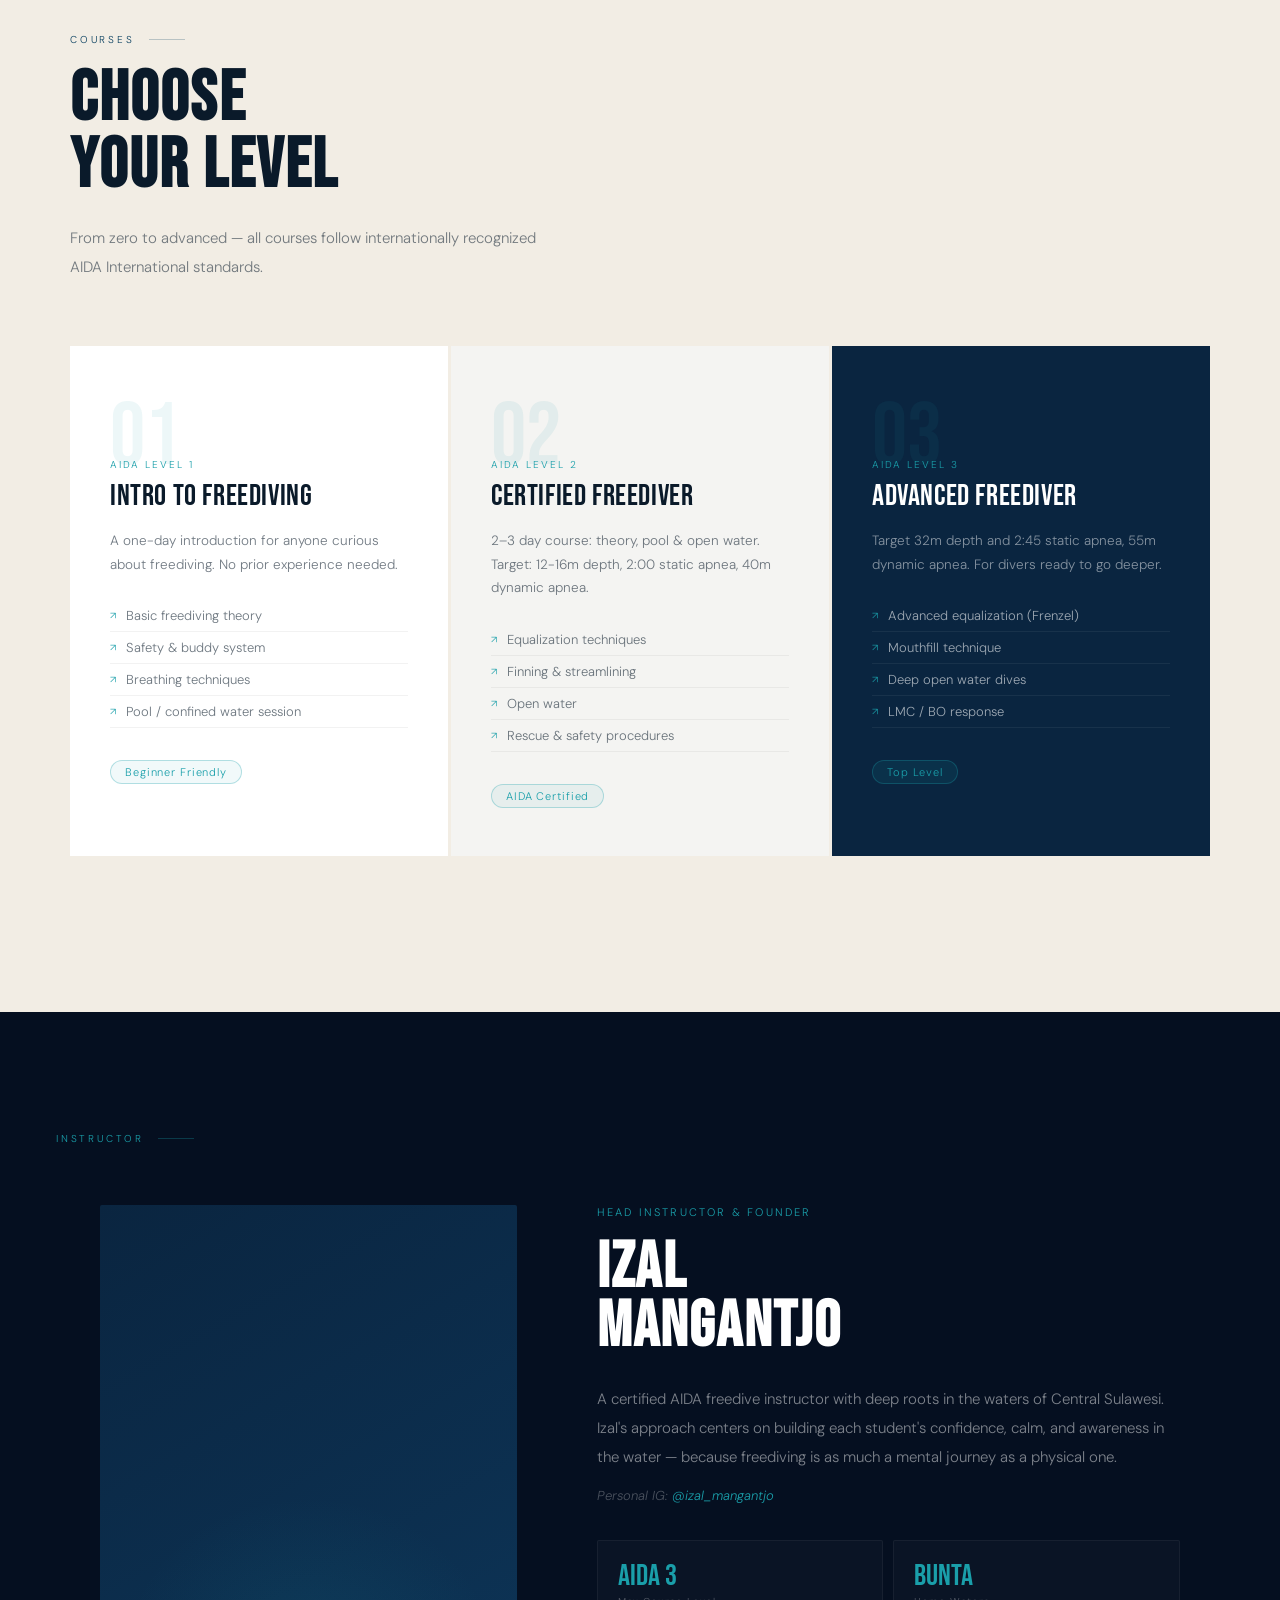
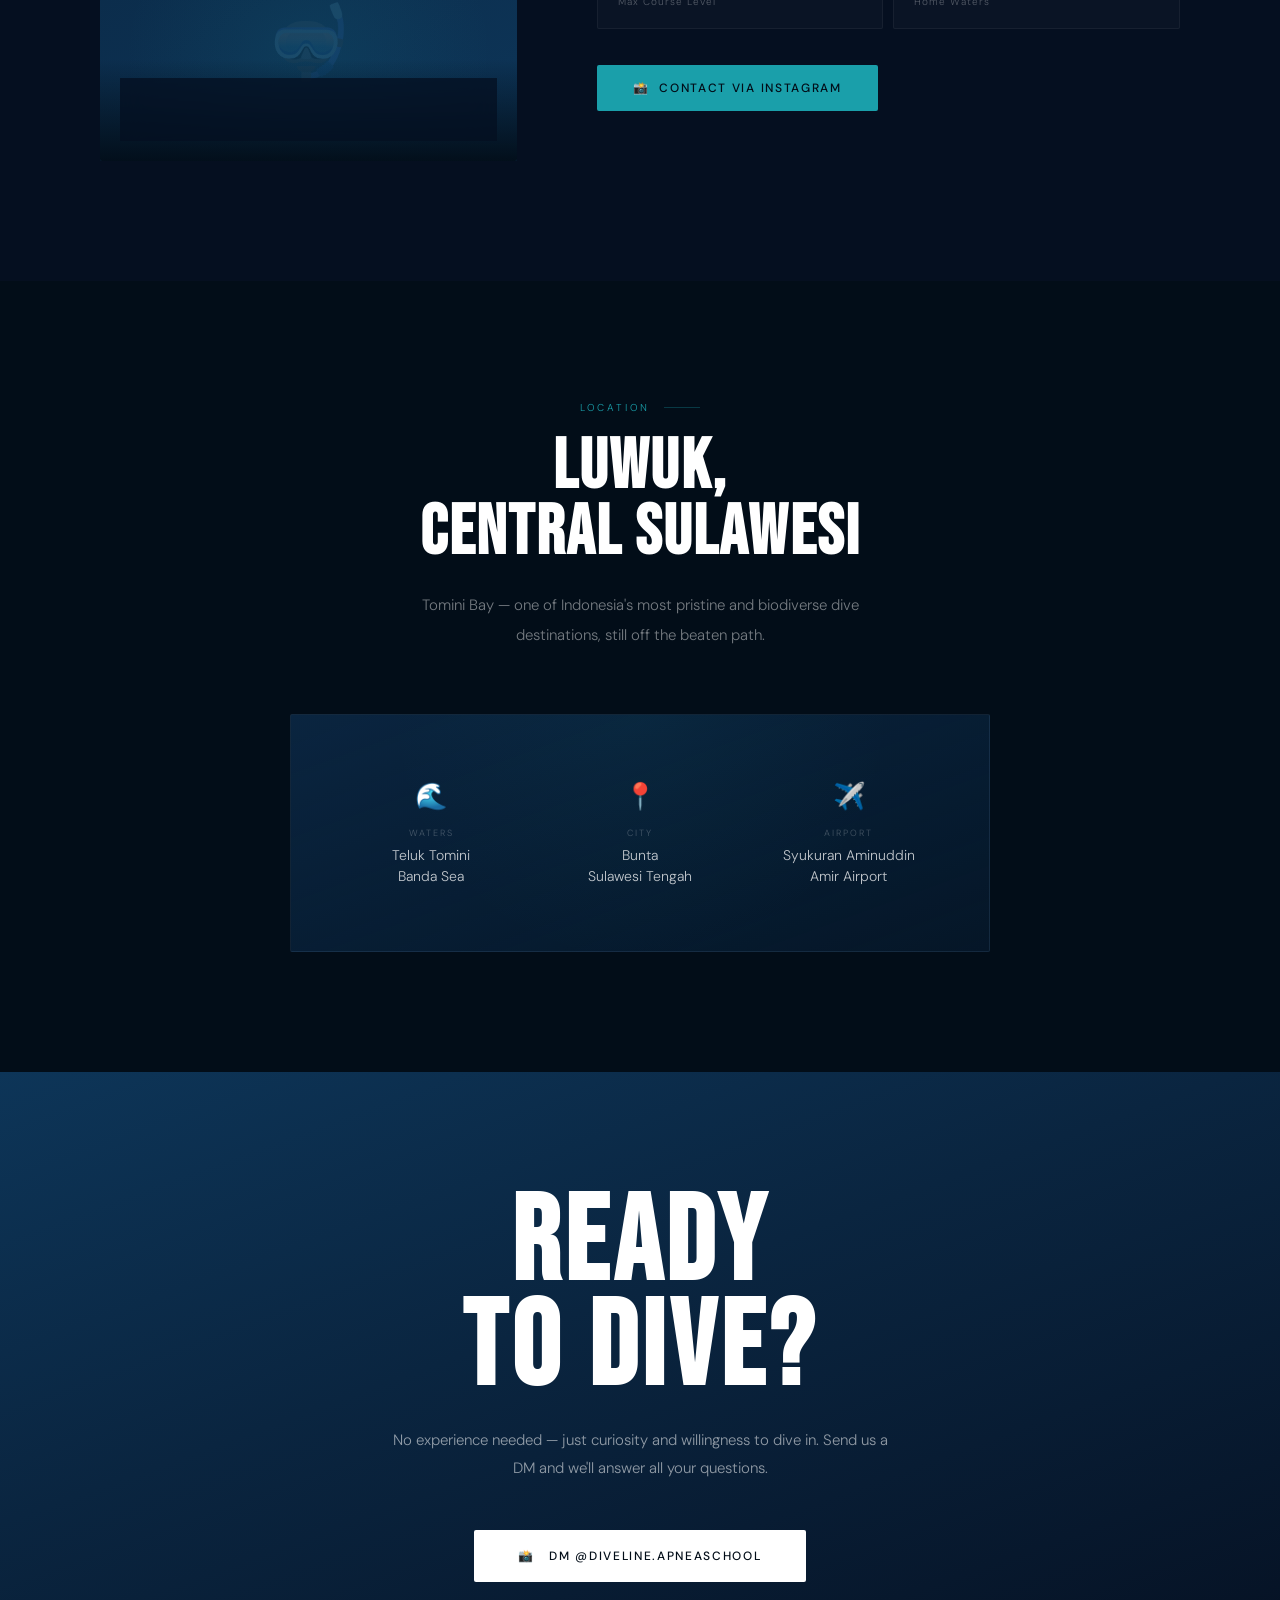
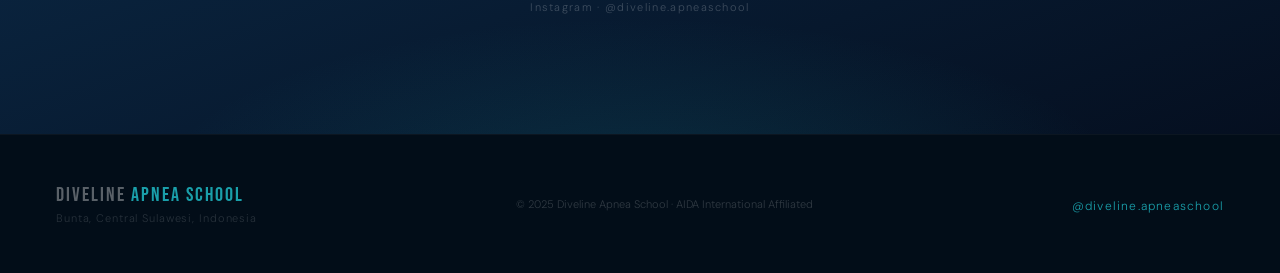
==== commit a94e3d66: "Update index.html" ====
--- a/index.html
+++ b/index.html
@@ -3,7 +3,7 @@
 <head>
 <meta charset="UTF-8">
 <meta name="viewport" content="width=device-width, initial-scale=1.0">
-<title>Diveline Apnea School — Luwuk, Central Sulawesi</title>
+<title>Diveline Apnea School — Bunta, Central Sulawesi</title>
 <link href="https://fonts.googleapis.com/css2?family=Bebas+Neue&family=Cormorant+Garamond:ital,wght@0,300;0,400;1,300;1,400&family=DM+Sans:wght@300;400;500&display=swap" rel="stylesheet">
 <style>
 :root {
@@ -298,7 +298,7 @@
     </svg>
   </div>
 
-  <div class="hero-eyebrow">Luwuk, Sulawesi Tengah &nbsp;·&nbsp; Central Sulawesi</div>
+  <div class="hero-eyebrow">Bunta, Central Sulawesi &nbsp;·&nbsp; Indonesia</div>
 
   <div class="hero-logo-wrap">
     <img src="[data-uri]" alt="Diveline Apnea School" style="width:176px;">
@@ -399,9 +399,9 @@
     <div>
       <div class="sec-label rv" data-en="About Us" data-id="Tentang Kami">About Us</div>
       <h2 class="sec-title rv" id="about-title">DIVE WITHOUT<br>LIMITS</h2>
-      <div class="loc-pill rv d1">📍 Luwuk, Sulawesi Tengah / Central Sulawesi</div>
+      <div class="loc-pill rv d1">📍 Bunta, Central Sulawesi / Indonesia</div>
       <p class="sec-body rv d1" id="about-body">
-        Diveline Apnea School is an AIDA-affiliated freediving school based in Luwuk, Central Sulawesi — one of Indonesia's most pristine and biodiverse waters. We offer safe, structured, and deeply personal freediving education for all levels, from first-timers to advancing divers.
+        Diveline Apnea School is an AIDA-affiliated freediving school based in Bunta, Central Sulawesi — one of Indonesia's most pristine and biodiverse waters. We offer safe, structured, and deeply personal freediving education for all levels, from first-timers to advancing divers.
       </p>
       <div class="about-quote-block rv d2">
         <p id="about-quote">"AIDA Freediving school Indonesia base in Sulawesi — Training and certification for freediving. Contact us: @izal_mangantjo"</p>
@@ -434,7 +434,7 @@
         <div class="card-num">02</div>
         <div class="card-level">AIDA Level 2</div>
         <div class="card-name" id="c2name">CERTIFIED FREEDIVER</div>
-        <p class="card-desc" id="c2desc">2–3 day course: theory, pool & open water. Target: 20m depth, 90s static apnea.</p>
+        <p class="card-desc" id="c2desc">2–3 day course: theory, pool & open water. Target: 12-16m depth, 2:00 static apnea, 40m dynamic apnea.</p>
         <ul class="card-list">
           <li id="c2f1">Equalization techniques</li>
           <li id="c2f2">Finning & streamlining</li>
@@ -447,7 +447,7 @@
         <div class="card-num">03</div>
         <div class="card-level">AIDA Level 3</div>
         <div class="card-name" id="c3name">ADVANCED FREEDIVER</div>
-        <p class="card-desc" id="c3desc">Target 40m depth and 2:30 static apnea. For divers ready to go deeper.</p>
+        <p class="card-desc" id="c3desc">Target 32m depth and 2:45 static apnea, 55m dynamic apnea. For divers ready to go deeper.</p>
         <ul class="card-list">
           <li id="c3f1">Advanced equalization (Frenzel)</li>
           <li id="c3f2">Mouthfill technique</li>
@@ -495,7 +495,7 @@
           <div class="istat-l" data-en="Max Course Level" data-id="Level Kursus Maks">Max Course Level</div>
         </div>
         <div class="istat">
-          <div class="istat-n">Luwuk</div>
+          <div class="istat-n">Bunta</div>
           <div class="istat-l" data-en="Home Waters" data-id="Perairan Asal">Home Waters</div>
         </div>
       </div>
@@ -510,9 +510,9 @@
 <section id="location" class="sec loc-sec">
   <div class="loc-inner">
     <div class="sec-label rv" data-en="Location" data-id="Lokasi">Location</div>
-    <h2 class="sec-title rv" id="loc-title">LUWUK,<br>CENTRAL SULAWESI</h2>
+    <h2 class="sec-title rv" id="loc-title">Bunta,<br>CENTRAL SULAWESI</h2>
     <p class="sec-body rv d1" id="loc-body" style="margin:0 auto;text-align:center;color:rgba(255,255,255,.45);">
-      Luwuk and Tomini Bay — one of Indonesia's most pristine and biodiverse dive destinations, still off the beaten path.
+      Tomini Bay — one of Indonesia's most pristine and biodiverse dive destinations, still off the beaten path.
     </p>
     <div class="loc-card rv d2">
       <div class="loc-grid">
@@ -524,7 +524,7 @@
         <div class="loc-point">
           <div class="loc-ico">📍</div>
           <div class="loc-lbl" data-en="City" data-id="Kota">City</div>
-          <div class="loc-val">Luwuk<br>Sulawesi Tengah</div>
+          <div class="loc-val">Bunta<br>Sulawesi Tengah</div>
         </div>
         <div class="loc-point">
           <div class="loc-ico">✈️</div>
@@ -553,7 +553,7 @@
 <footer>
   <div>
     <div class="ft-brand">DIVELINE <em>APNEA SCHOOL</em></div>
-    <div class="ft-sub">Luwuk, Sulawesi Tengah, Indonesia</div>
+    <div class="ft-sub">Bunta, Central Sulawesi, Indonesia</div>
   </div>
   <div class="ft-copy">© 2025 Diveline Apnea School · AIDA International Affiliated</div>
   <div class="ft-ig"><a href="https://www.instagram.com/diveline.apneaschool" target="_blank">@diveline.apneaschool</a></div>
@@ -571,22 +571,22 @@
     p2title:"Personal Approach", p2body:"Small groups and personal attention mean your learning is tailored to your pace, your goals, and your comfort in the water.",
     p3title:"Respect the Sea", p3body:"We freedive with love and reverence for the ocean and its biodiversity — especially here in the rich waters of Tomini Bay and the Banda Sea.",
     aboutTitle:"DIVE WITHOUT<br>LIMITS",
-    aboutBody:"Diveline Apnea School is an AIDA-affiliated freediving school based in Luwuk, Central Sulawesi — one of Indonesia's most pristine and biodiverse waters. We offer safe, structured, and deeply personal freediving education for all levels.",
+    aboutBody:"Diveline Apnea School is an AIDA-affiliated freediving school based in Bunta, Central Sulawesi — one of Indonesia's most pristine and biodiverse waters. We offer safe, structured, and deeply personal freediving education for all levels.",
     aboutQuote:'"AIDA Freediving school Indonesia base in Sulawesi — Training and certification for freediving. Contact us: @izal_mangantjo"',
     coursesTitle:"CHOOSE<br>YOUR LEVEL",
     coursesBody:"From zero to advanced — all courses follow internationally recognized AIDA International standards.",
     c1name:"INTRO TO FREEDIVING", c1desc:"A one-day introduction for anyone curious about freediving. No prior experience needed.",
     c1f1:"Basic freediving theory", c1f2:"Safety & buddy system", c1f3:"Breathing techniques", c1f4:"Pool / confined water session", c1tag:"Beginner Friendly",
-    c2name:"CERTIFIED FREEDIVER", c2desc:"2–3 day course: theory, pool & open water. Target: 20m depth, 90s static apnea.",
-    c2f1:"Equalization techniques", c2f2:"Finning & streamlining", c2f3:"Open water in Luwuk", c2f4:"Rescue & safety procedures",
-    c3name:"ADVANCED FREEDIVER", c3desc:"Target 40m depth and 2:30 static apnea. For divers ready to go deeper.",
+    c2name:"CERTIFIED FREEDIVER", c2desc:"2–3 day course: theory, pool & open water. Target: 12-16m depth, 2:00 static apnea, 40m dynamic apnea.",
+    c2f1:"Equalization techniques", c2f2:"Finning & streamlining", c2f3:"Open water", c2f4:"Rescue & safety procedures",
+    c3name:"ADVANCED FREEDIVER", c3desc:"Target 32m depth and 2:45 static apnea, 55m dynamic apnea. For divers ready to go deeper.",
     c3f1:"Advanced equalization (Frenzel)", c3f2:"Mouthfill technique", c3f3:"Deep open water dives", c3f4:"LMC / BO response", c3tag:"Top Level",
     courseNote:"* Schedule & pricing — contact us via Instagram",
     instrRole:"Head Instructor & Founder",
     instrBio:"A certified AIDA freedive instructor with deep roots in the waters of Central Sulawesi. Izal's approach centers on building each student's confidence, calm, and awareness in the water — because freediving is as much a mental journey as a physical one.",
     instrIgLbl:"Personal IG:", instrCta:"Contact via Instagram",
     locTitle:"LUWUK,<br>CENTRAL SULAWESI",
-    locBody:"Luwuk and Tomini Bay — one of Indonesia's most pristine and biodiverse dive destinations, still off the beaten path.",
+    locBody:"Tomini Bay — one of Indonesia's most pristine and biodiverse dive destinations, still off the beaten path.",
     ctaHead:"READY<br>TO DIVE?",
     ctaSub:"No experience needed — just curiosity and willingness to dive in. Send us a DM and we'll answer all your questions.",
   },
@@ -600,22 +600,22 @@
     p2title:"Pendekatan Personal", p2body:"Kelompok kecil dan perhatian personal berarti pembelajaran disesuaikan dengan kecepatan, tujuan, dan kenyamananmu di dalam air.",
     p3title:"Hormati Laut", p3body:"Kami menyelam dengan cinta dan rasa hormat terhadap laut dan biodiversitasnya — terutama di perairan Teluk Tomini dan Laut Banda yang kaya ini.",
     aboutTitle:"SELAMI<br>TANPA BATAS",
-    aboutBody:"Diveline Apnea School adalah sekolah freediving berafiliasi AIDA yang berbasis di Luwuk, Sulawesi Tengah — salah satu perairan paling jernih dan kaya biodiversitas di Indonesia. Kami menghadirkan pendidikan freediving yang aman, terstruktur, dan sangat personal untuk semua level.",
+    aboutBody:"Diveline Apnea School adalah sekolah freediving berafiliasi AIDA yang berbasis di Bunta, Sulawesi Tengah — salah satu perairan paling jernih dan kaya biodiversitas di Indonesia. Kami menghadirkan pendidikan freediving yang aman, terstruktur, dan sangat personal untuk semua level.",
     aboutQuote:'"Sekolah freediving AIDA Indonesia berbasis di Sulawesi — Pelatihan dan sertifikasi freediving. Hubungi kami: @izal_mangantjo"',
     coursesTitle:"PILIH<br>LEVEL-MU",
     coursesBody:"Dari nol hingga mahir — semua kursus mengikuti standar AIDA International yang diakui secara global.",
     c1name:"PENGENALAN FREEDIVING", c1desc:"Kursus satu hari untuk pemula. Tidak perlu pengalaman sebelumnya.",
     c1f1:"Teori dasar freediving", c1f2:"Keselamatan & sistem buddy", c1f3:"Teknik pernapasan", c1f4:"Sesi di kolam renang", c1tag:"Untuk Pemula",
-    c2name:"FREEDIVER BERSERTIFIKAT", c2desc:"Kursus 2–3 hari: teori, kolam & open water. Target: 20m, static 90 detik.",
+    c2name:"FREEDIVER BERSERTIFIKAT", c2desc:"Kursus 2–3 hari: teori, kolam & open water. Target: 12-16m depth, 2:00 static apnea, 40m dynamic apnea.",
     c2f1:"Teknik equalisasi", c2f2:"Teknik finning & streamlining", c2f3:"Open water di perairan Luwuk", c2f4:"Prosedur penyelamatan",
-    c3name:"ADVANCED FREEDIVER", c3desc:"Target 40m dan static 2 menit 30 detik. Untuk freediver yang siap menyelam lebih dalam.",
+    c3name:"ADVANCED FREEDIVER", c3desc:"Target 32m depth and 2:45 static apnea, 55m dynamic apnea. Untuk freediver yang siap menyelam lebih dalam.",
     c3f1:"Equalisasi lanjutan (Frenzel)", c3f2:"Teknik mouthfill", c3f3:"Selam open water dalam", c3f4:"Penanganan LMC / BO", c3tag:"Level Tertinggi",
     courseNote:"* Jadwal & harga — hubungi kami via Instagram",
     instrRole:"Instruktur Utama & Pendiri",
     instrBio:"Instruktur freediving bersertifikat AIDA yang tumbuh dan menyelam di perairan Sulawesi Tengah. Pendekatan Izal berfokus pada membangun rasa percaya diri, ketenangan, dan kesadaran setiap siswa di dalam air — karena freediving adalah perjalanan mental sekaligus fisik.",
     instrIgLbl:"IG personal:", instrCta:"Hubungi via Instagram",
-    locTitle:"LUWUK,<br>SULAWESI TENGAH",
-    locBody:"Perairan Luwuk dan Teluk Tomini adalah salah satu spot diving paling murni di Indonesia — belum ramai, kaya biodiversitas, dan memukau.",
+    locTitle:"BUNTA,<br>SULAWESI TENGAH",
+    locBody:"Perairan Teluk Tomini adalah salah satu spot diving paling murni di Indonesia — belum ramai, kaya biodiversitas, dan memukau.",
     ctaHead:"SIAP<br>MENYELAM?",
     ctaSub:"Tidak perlu pengalaman sebelumnya. Cukup rasa ingin tahu dan keberanian untuk mencoba. DM kami dan kami siap menjawab semua pertanyaanmu.",
   }
@@ -690,4 +690,4 @@
 setL('en');
 </script>
 </body>
-</html>+</html>
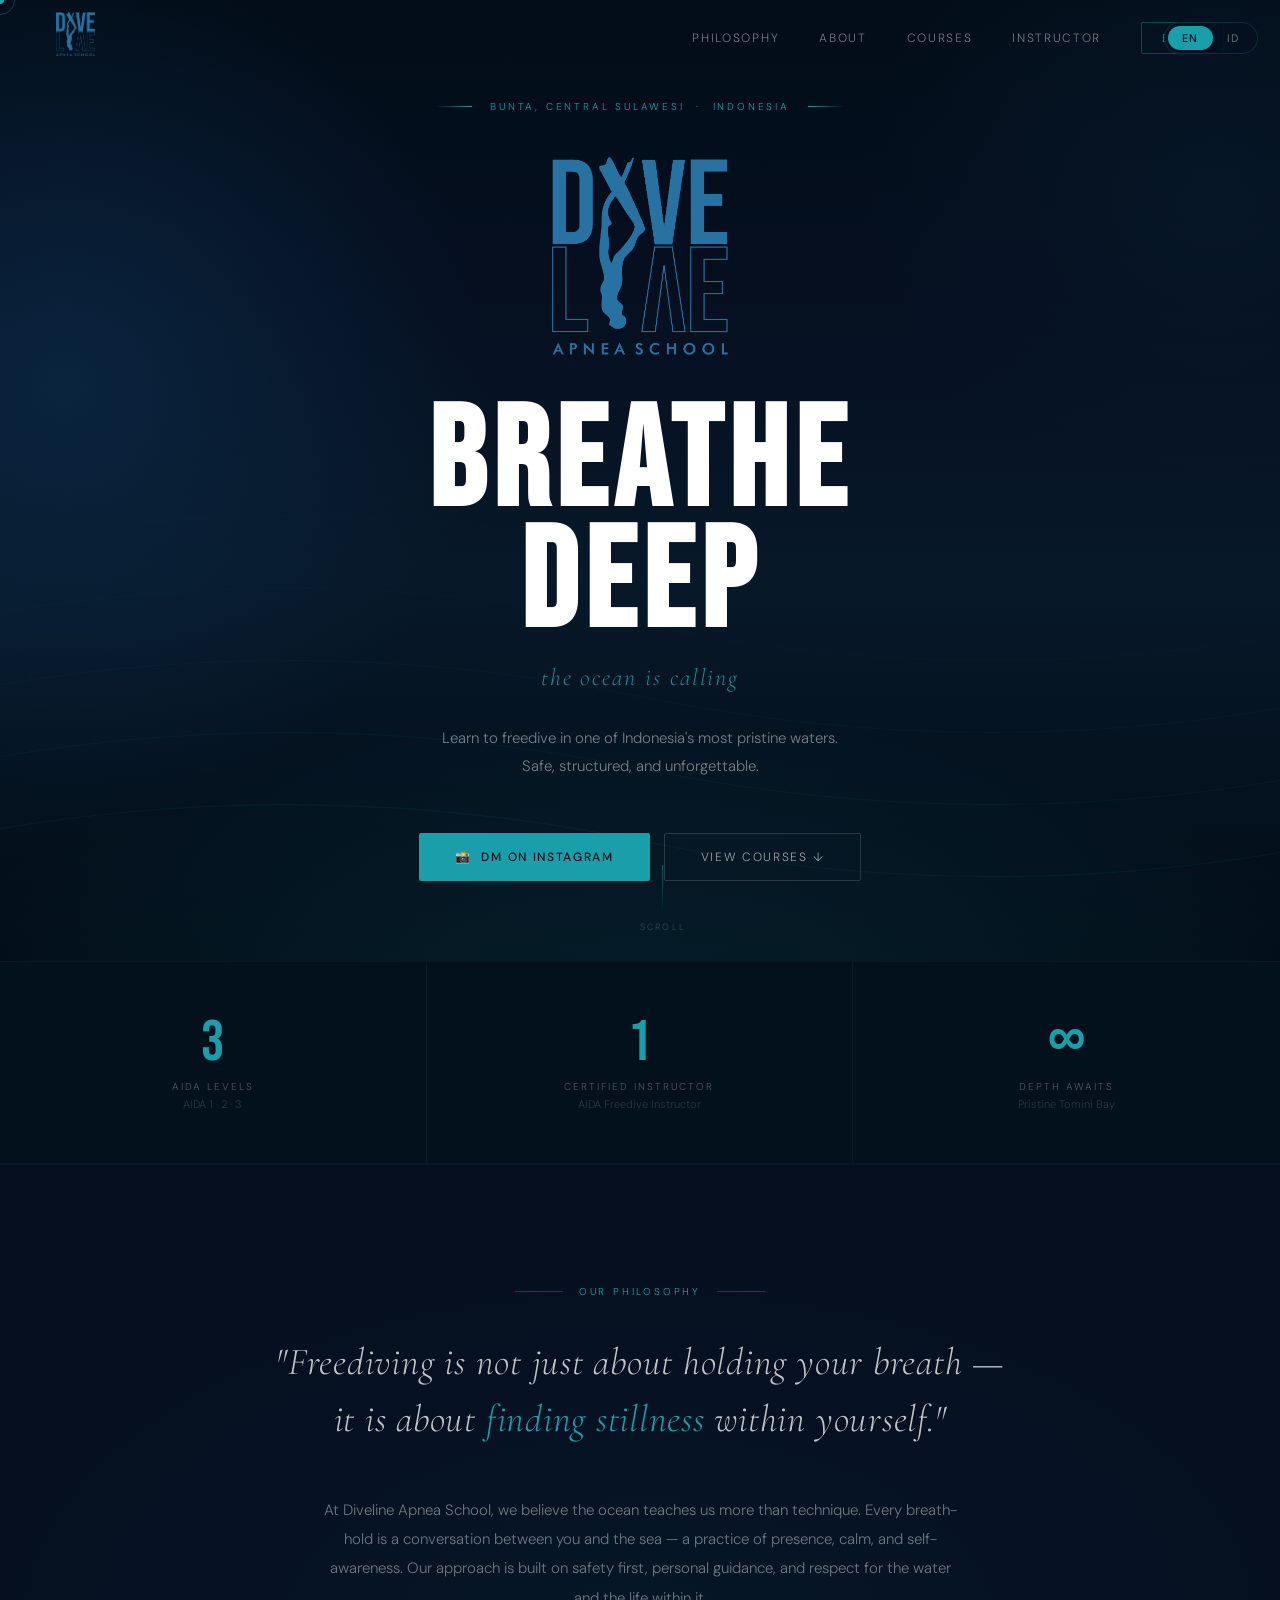
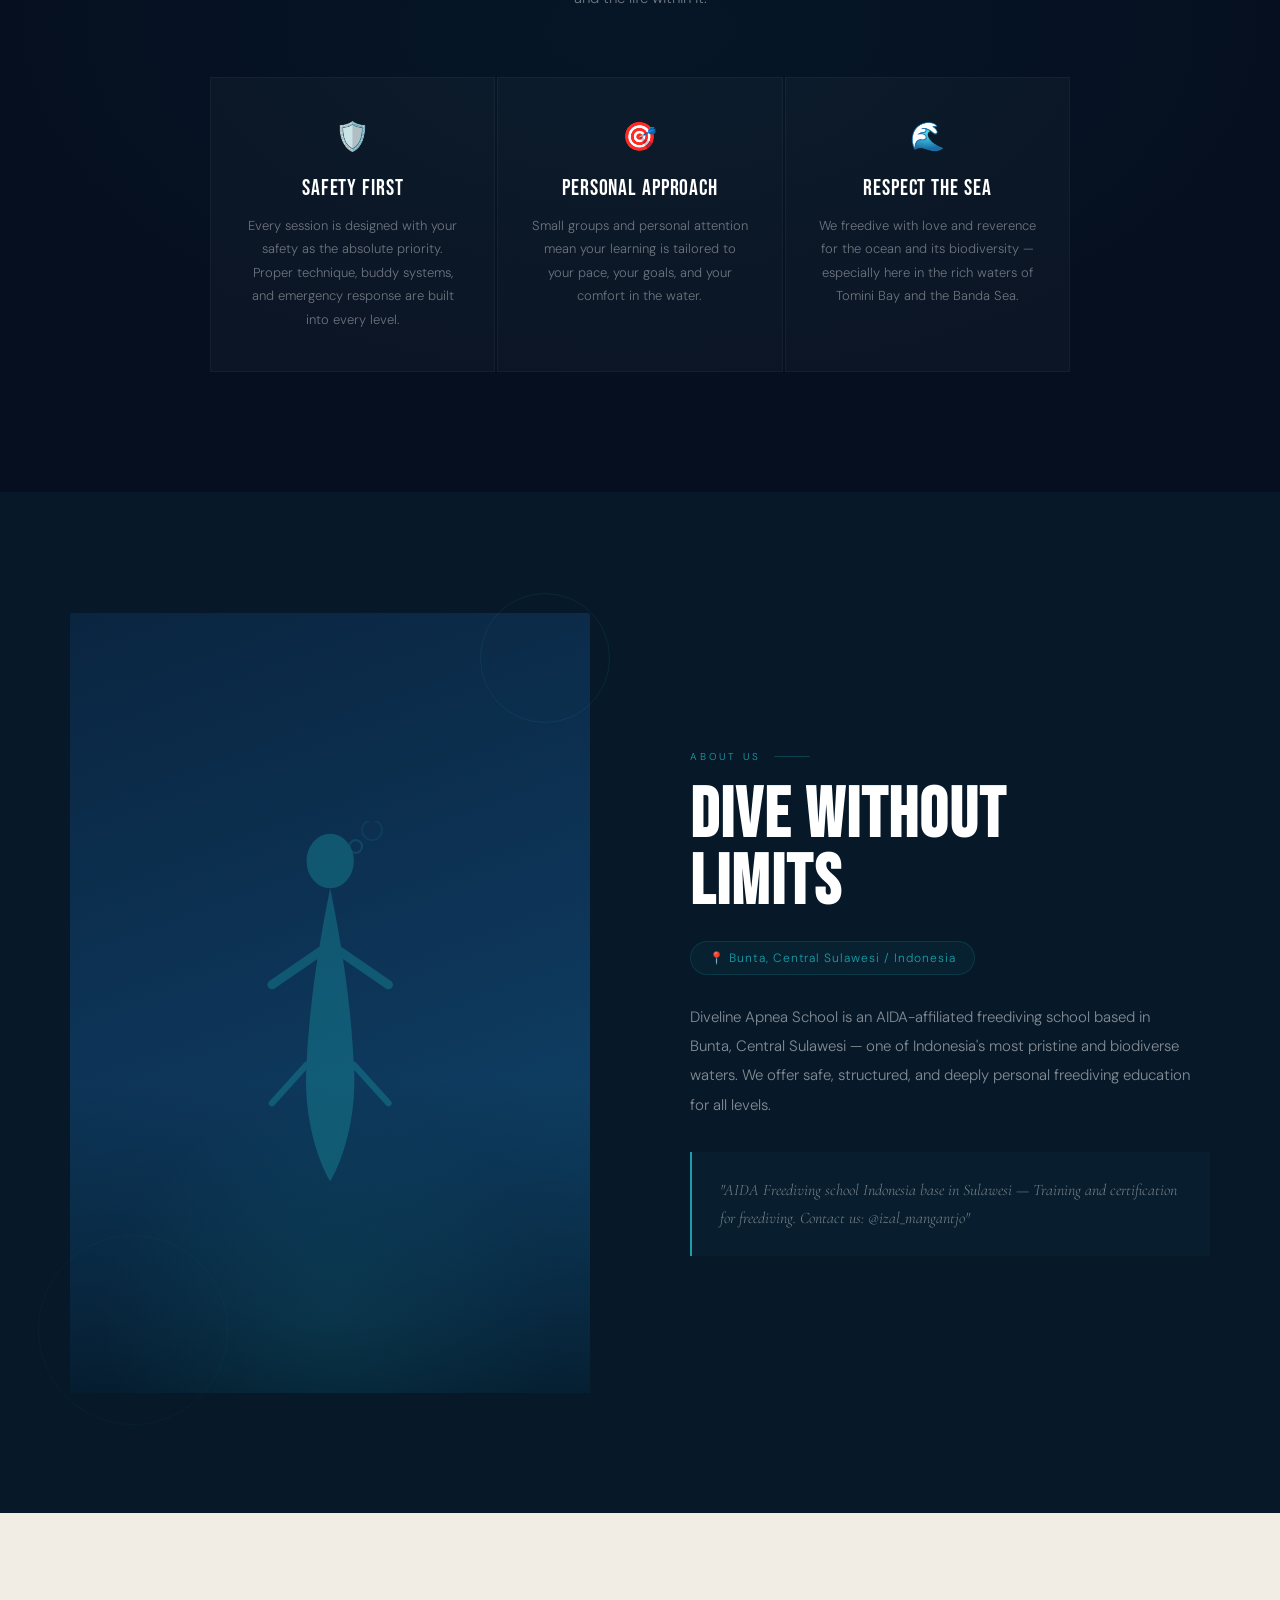
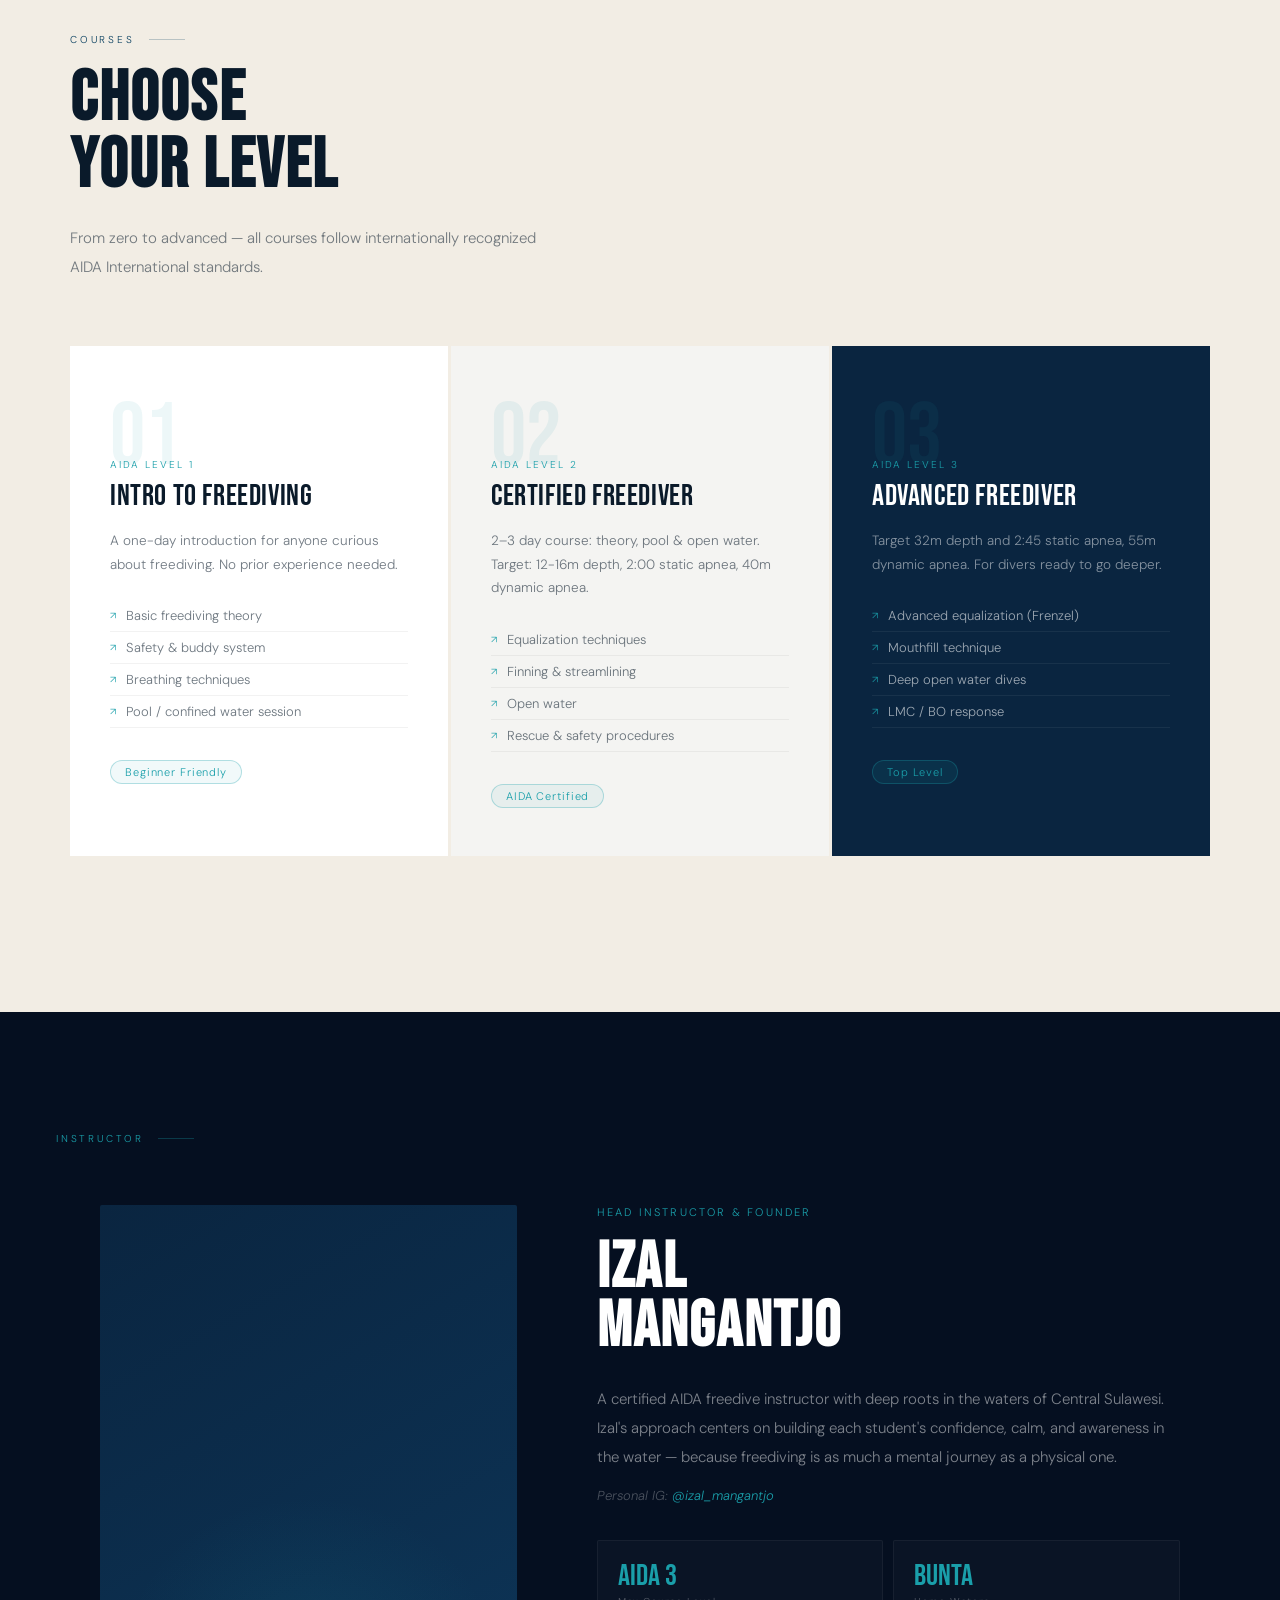
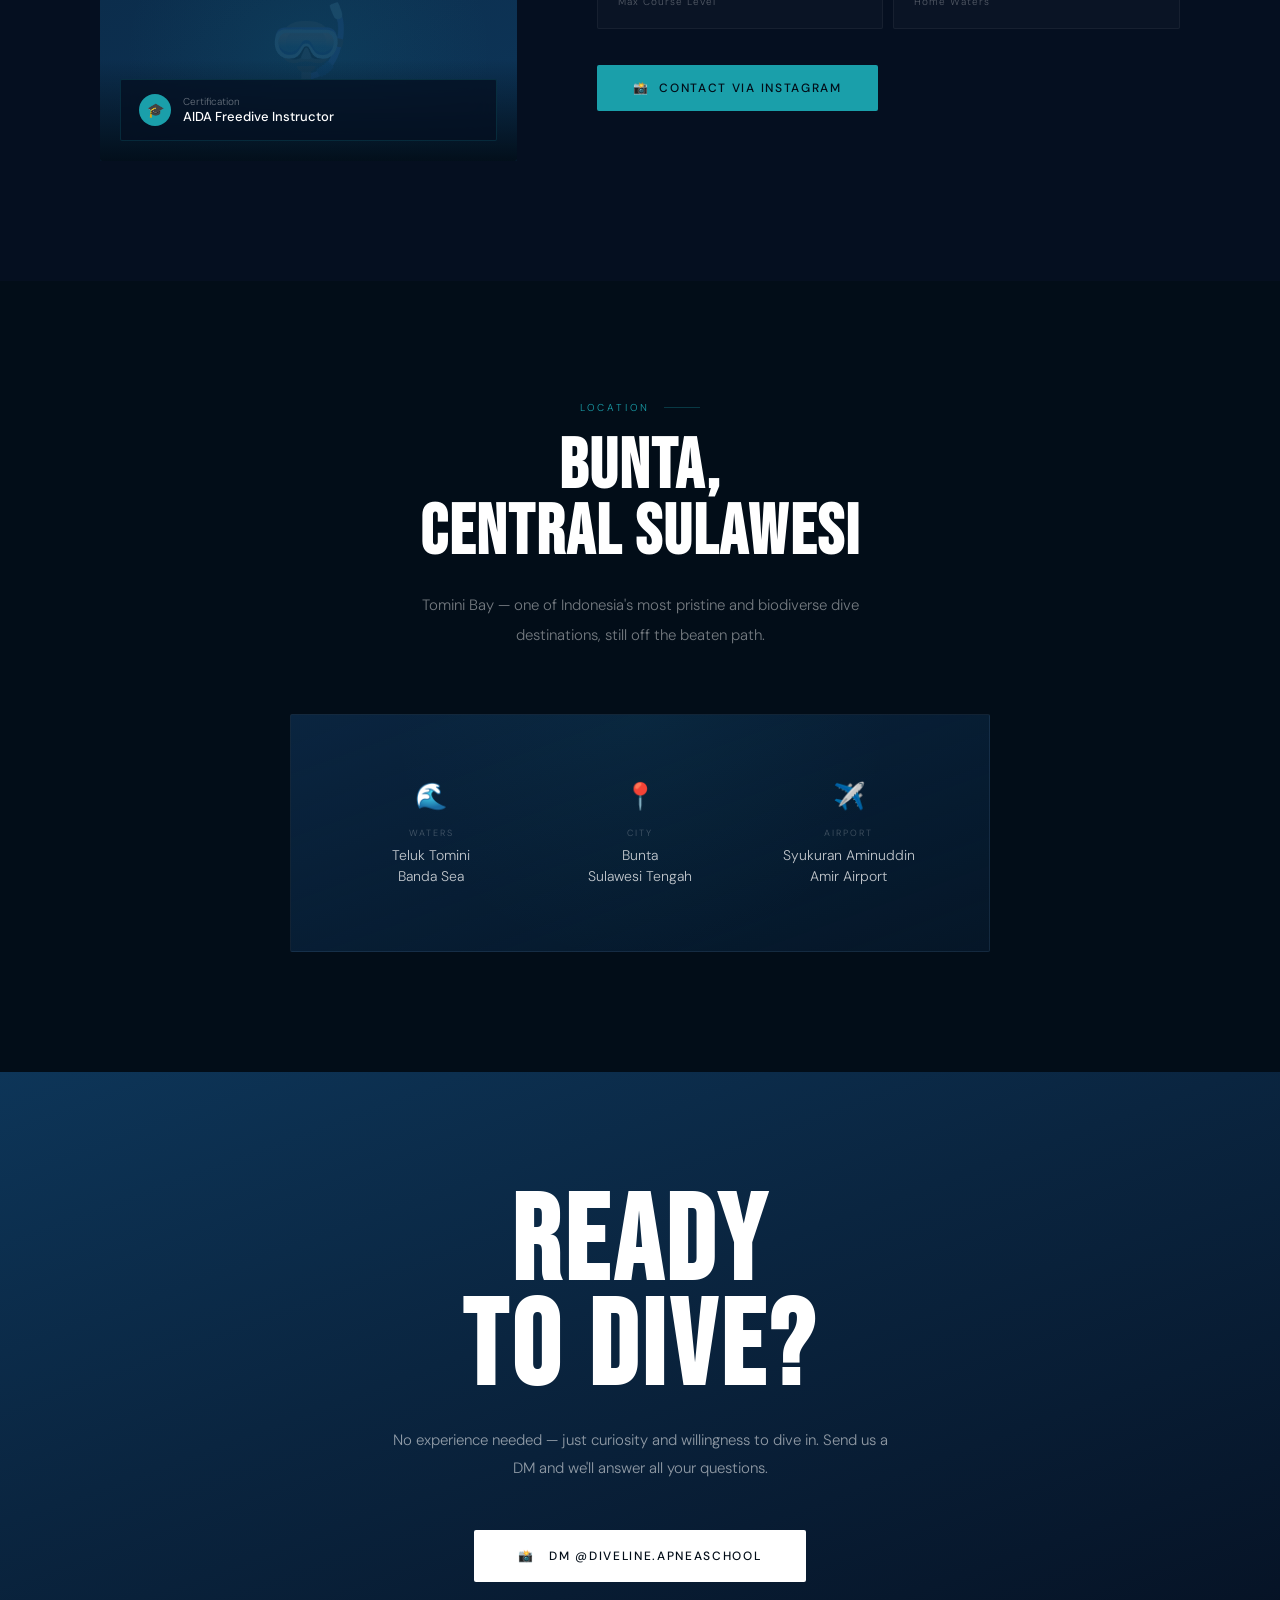
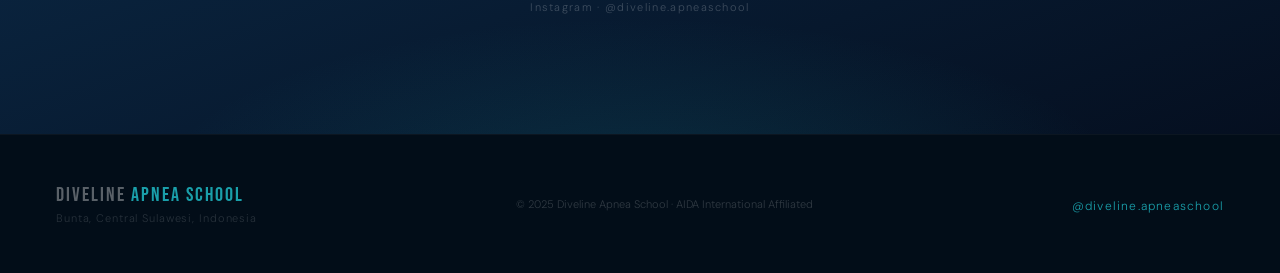
==== commit 4383e966: "Update index.html" ====
--- a/index.html
+++ b/index.html
@@ -438,7 +438,7 @@
         <ul class="card-list">
           <li id="c2f1">Equalization techniques</li>
           <li id="c2f2">Finning & streamlining</li>
-          <li id="c2f3">Open water in Luwuk</li>
+          <li id="c2f3">Open water in bunta</li>
           <li id="c2f4">Rescue & safety procedures</li>
         </ul>
         <span class="card-tag">AIDA Certified</span>
@@ -585,7 +585,7 @@
     instrRole:"Head Instructor & Founder",
     instrBio:"A certified AIDA freedive instructor with deep roots in the waters of Central Sulawesi. Izal's approach centers on building each student's confidence, calm, and awareness in the water — because freediving is as much a mental journey as a physical one.",
     instrIgLbl:"Personal IG:", instrCta:"Contact via Instagram",
-    locTitle:"LUWUK,<br>CENTRAL SULAWESI",
+    locTitle:"Bunta,<br>CENTRAL SULAWESI",
     locBody:"Tomini Bay — one of Indonesia's most pristine and biodiverse dive destinations, still off the beaten path.",
     ctaHead:"READY<br>TO DIVE?",
     ctaSub:"No experience needed — just curiosity and willingness to dive in. Send us a DM and we'll answer all your questions.",
@@ -607,7 +607,7 @@
     c1name:"PENGENALAN FREEDIVING", c1desc:"Kursus satu hari untuk pemula. Tidak perlu pengalaman sebelumnya.",
     c1f1:"Teori dasar freediving", c1f2:"Keselamatan & sistem buddy", c1f3:"Teknik pernapasan", c1f4:"Sesi di kolam renang", c1tag:"Untuk Pemula",
     c2name:"FREEDIVER BERSERTIFIKAT", c2desc:"Kursus 2–3 hari: teori, kolam & open water. Target: 12-16m depth, 2:00 static apnea, 40m dynamic apnea.",
-    c2f1:"Teknik equalisasi", c2f2:"Teknik finning & streamlining", c2f3:"Open water di perairan Luwuk", c2f4:"Prosedur penyelamatan",
+    c2f1:"Teknik equalisasi", c2f2:"Teknik finning & streamlining", c2f3:"Open water di perairan Bunta", c2f4:"Prosedur penyelamatan",
     c3name:"ADVANCED FREEDIVER", c3desc:"Target 32m depth and 2:45 static apnea, 55m dynamic apnea. Untuk freediver yang siap menyelam lebih dalam.",
     c3f1:"Equalisasi lanjutan (Frenzel)", c3f2:"Teknik mouthfill", c3f3:"Selam open water dalam", c3f4:"Penanganan LMC / BO", c3tag:"Level Tertinggi",
     courseNote:"* Jadwal & harga — hubungi kami via Instagram",
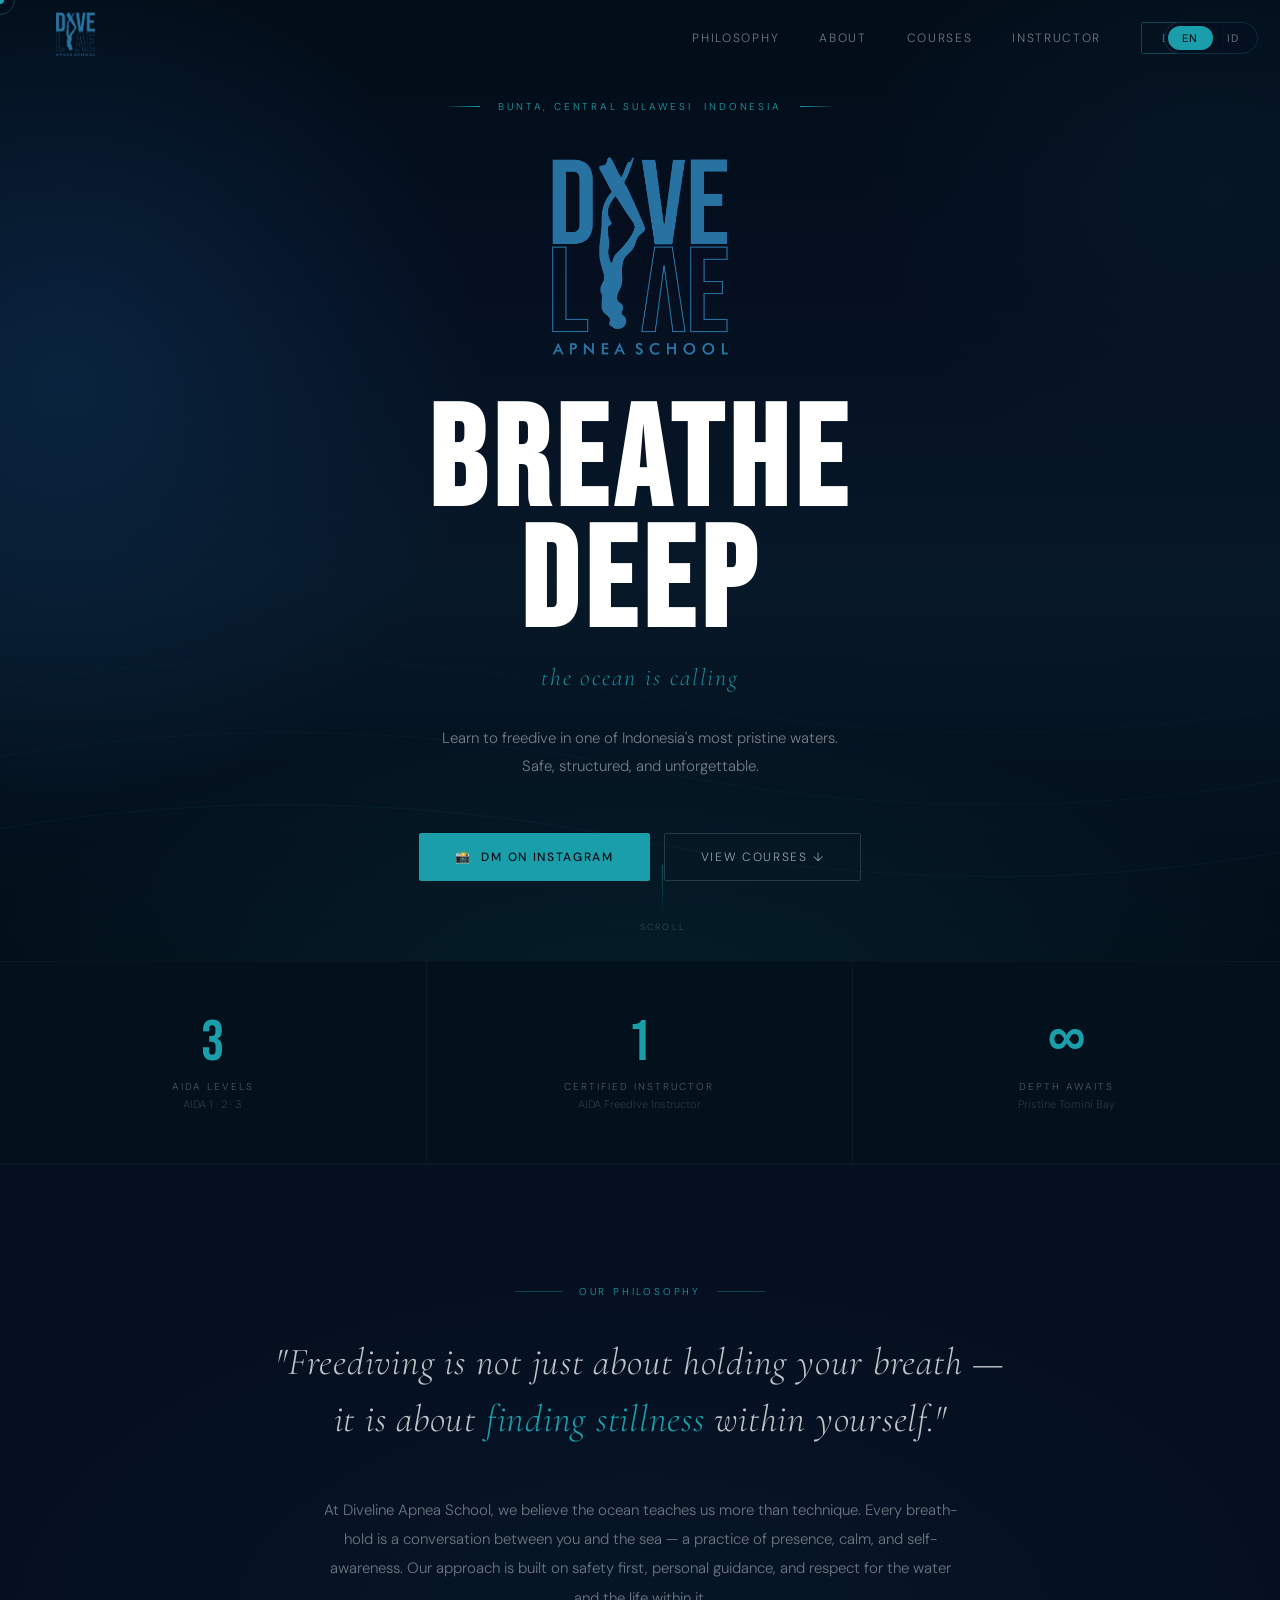
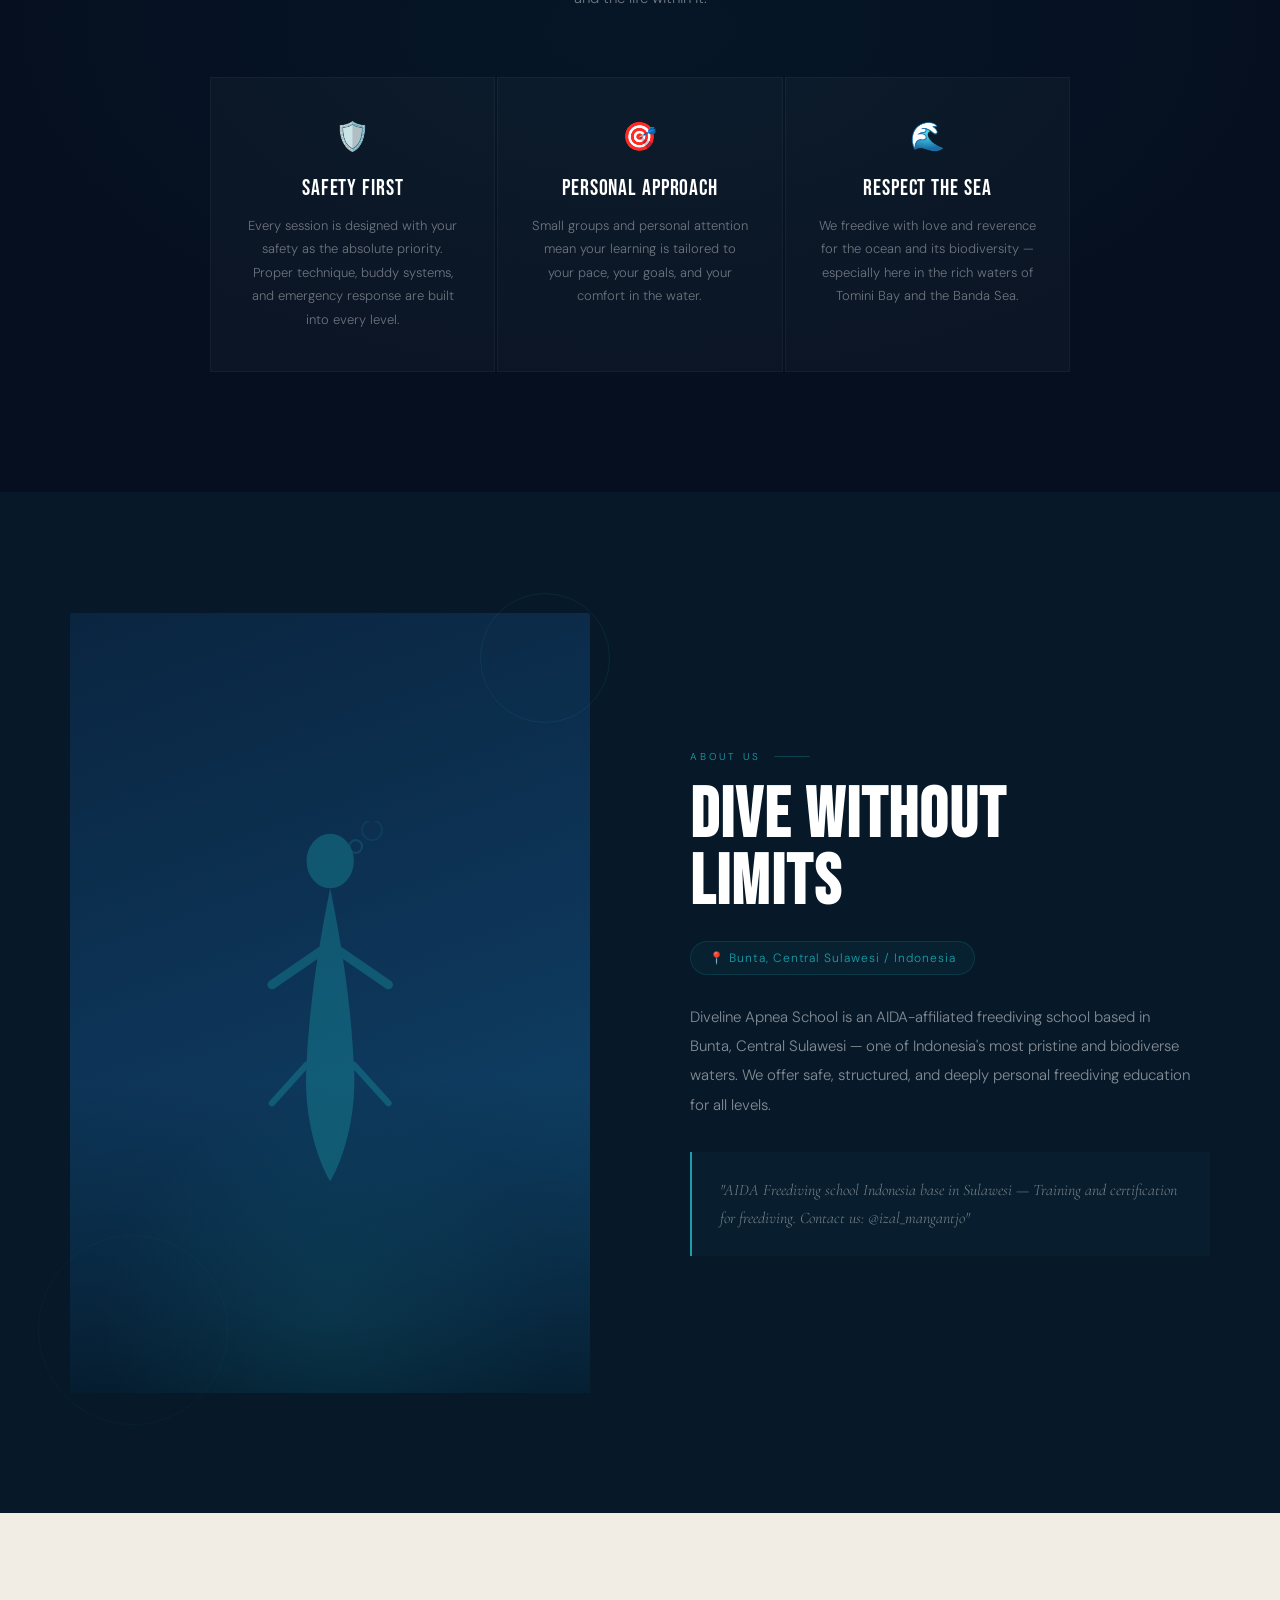
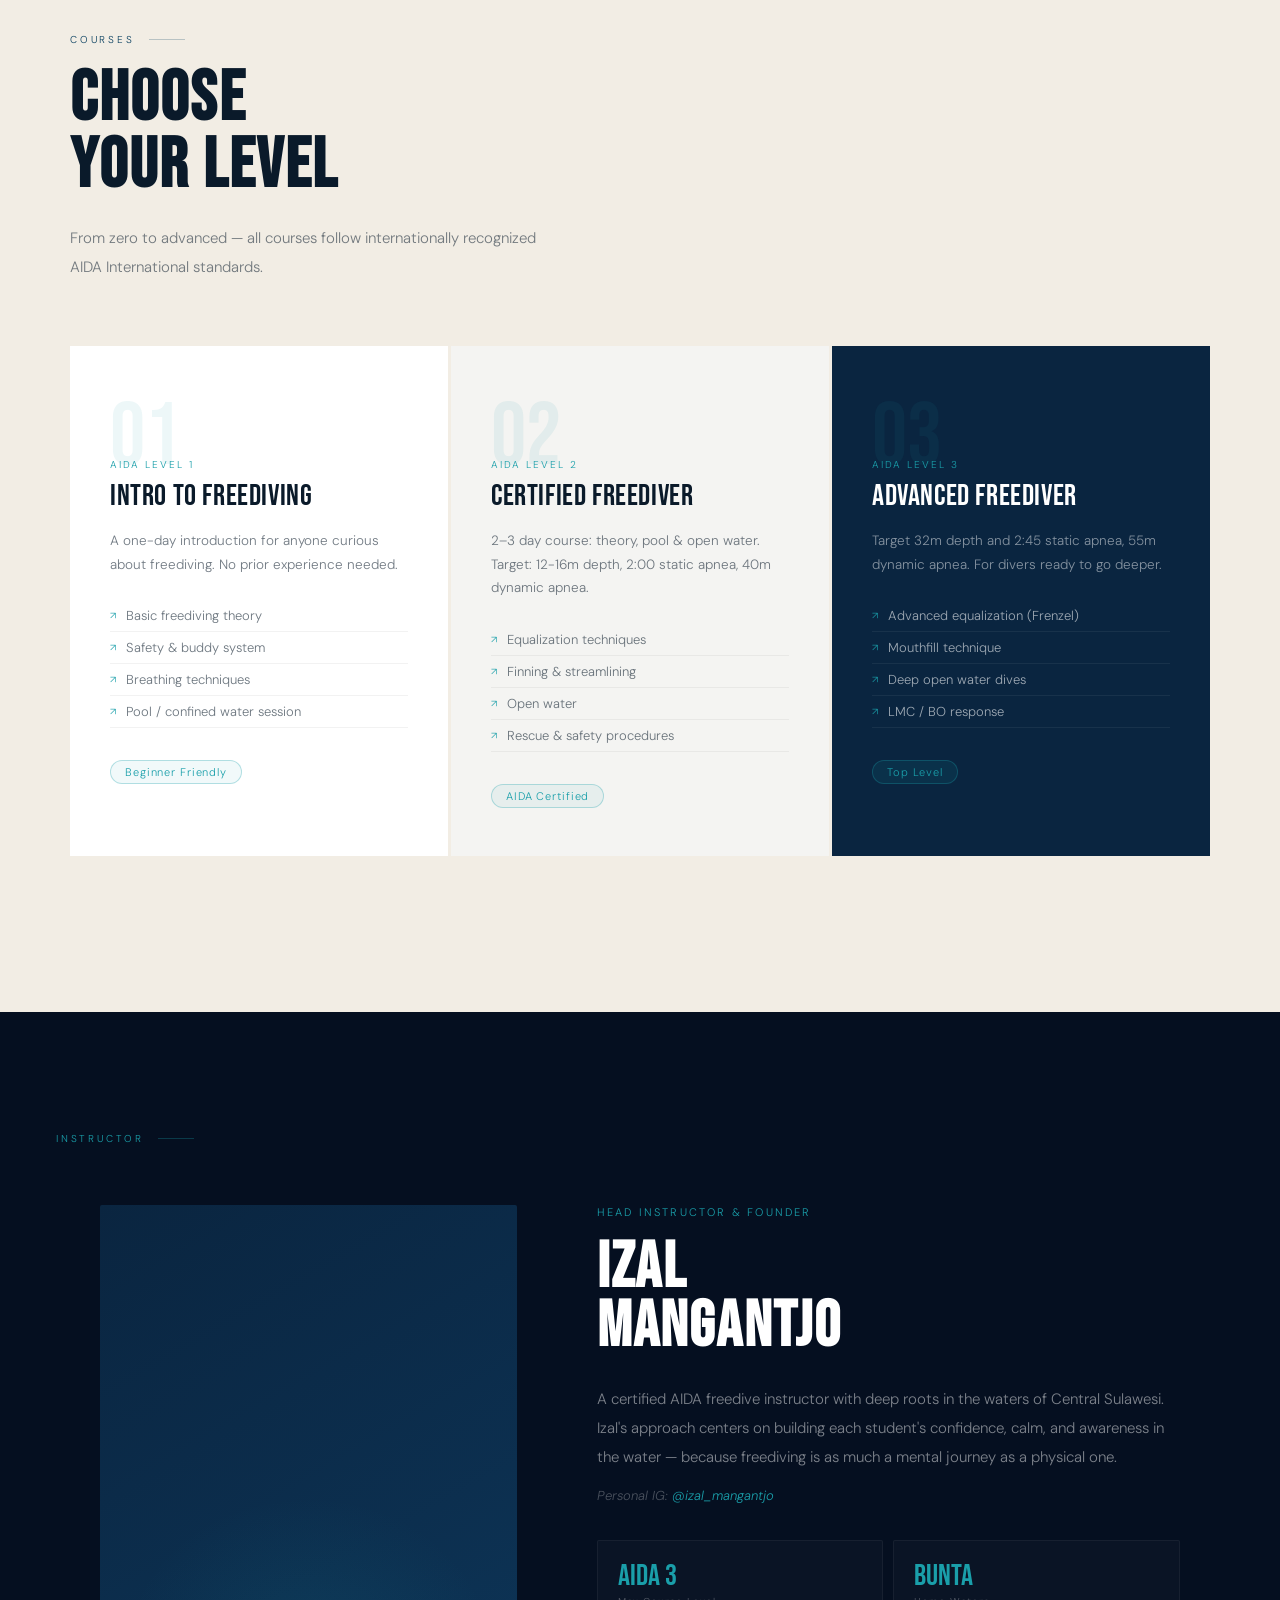
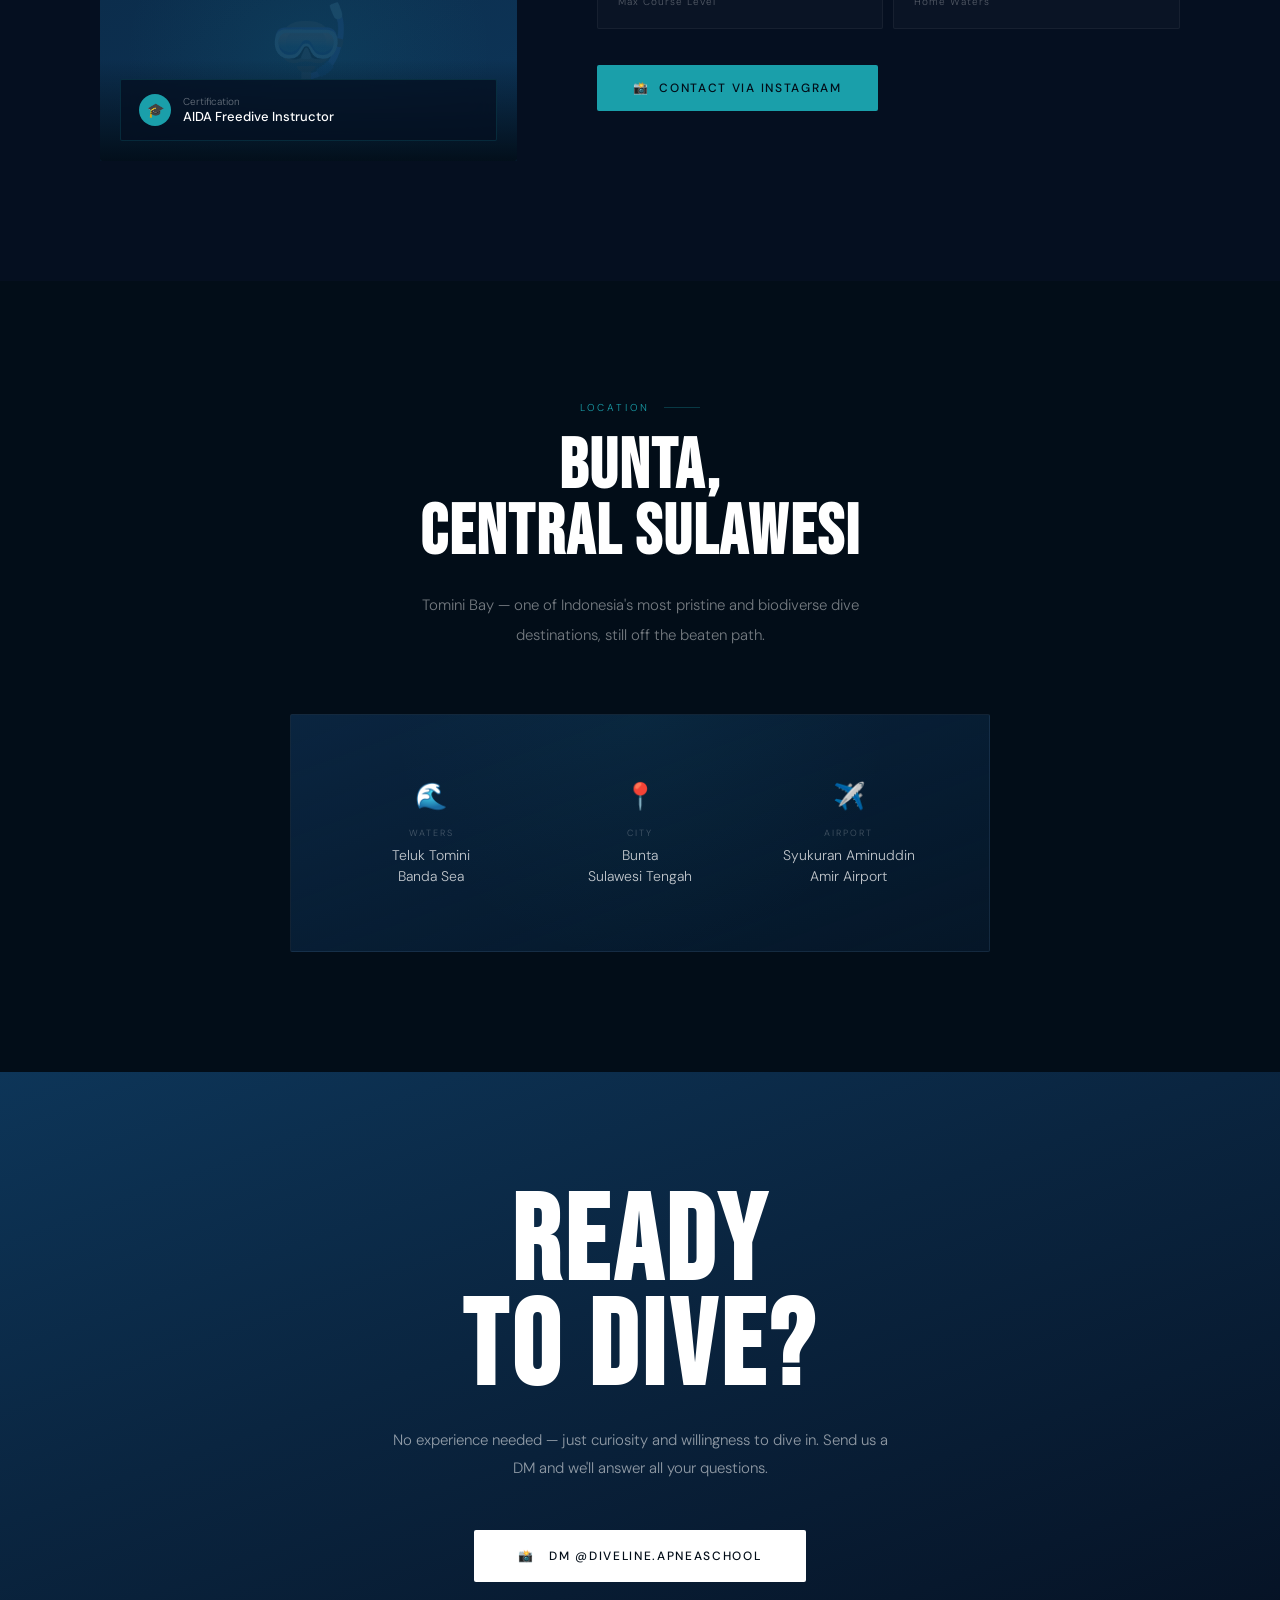
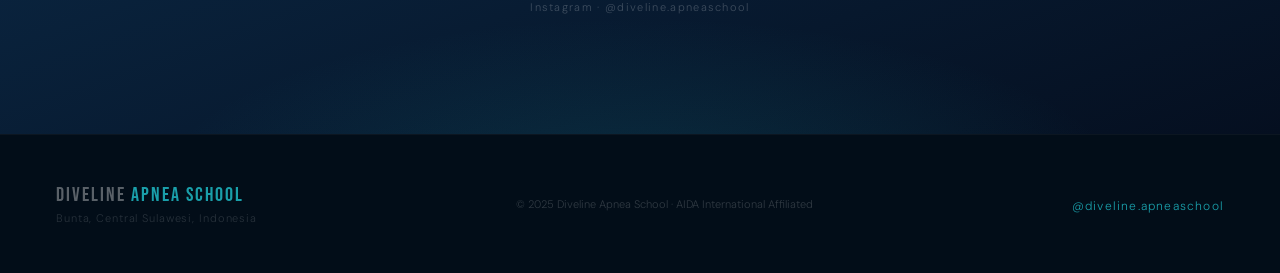
==== commit cb1e319b: "Update index.html" ====
--- a/index.html
+++ b/index.html
@@ -298,7 +298,7 @@
     </svg>
   </div>
 
-  <div class="hero-eyebrow">Bunta, Central Sulawesi &nbsp;·&nbsp; Indonesia</div>
+  <div class="hero-eyebrow">Bunta, Central Sulawesi&nbsp; Indonesia</div>
 
   <div class="hero-logo-wrap">
     <img src="[data-uri]" alt="Diveline Apnea School" style="width:176px;">
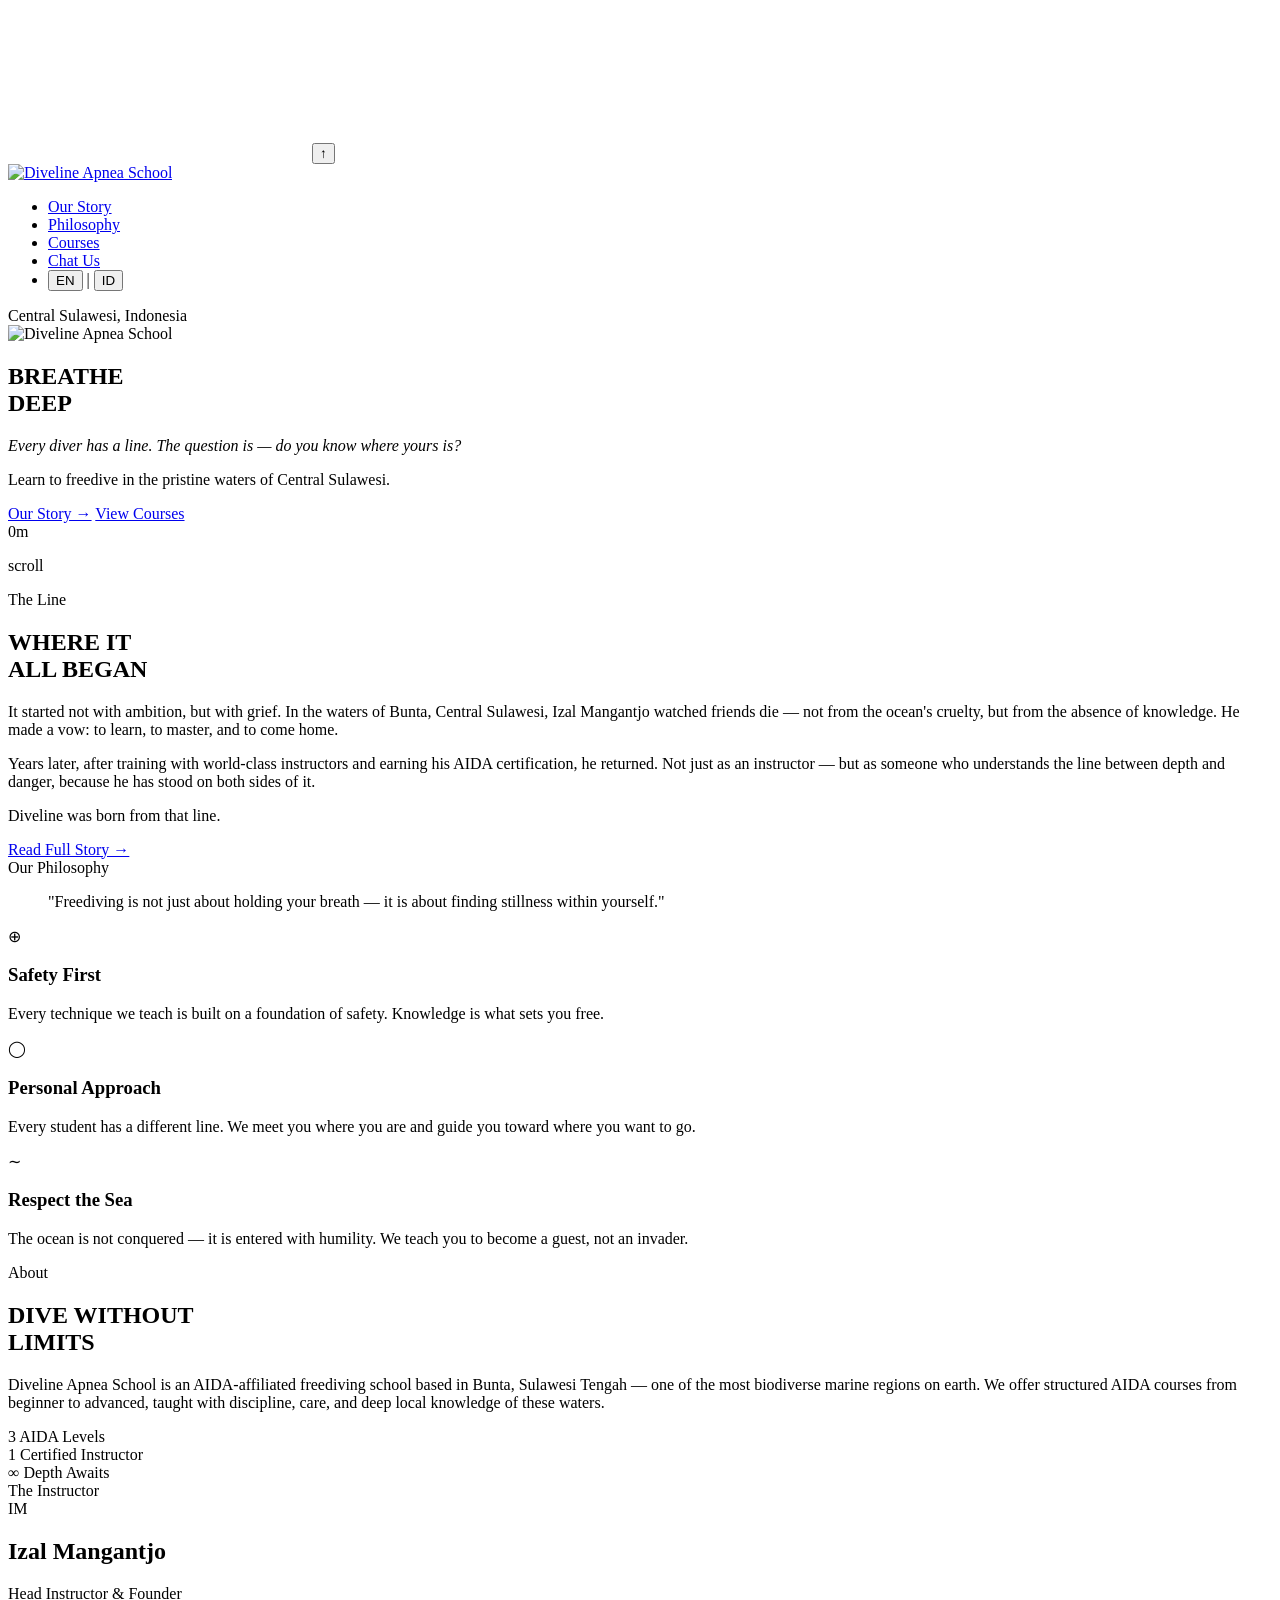
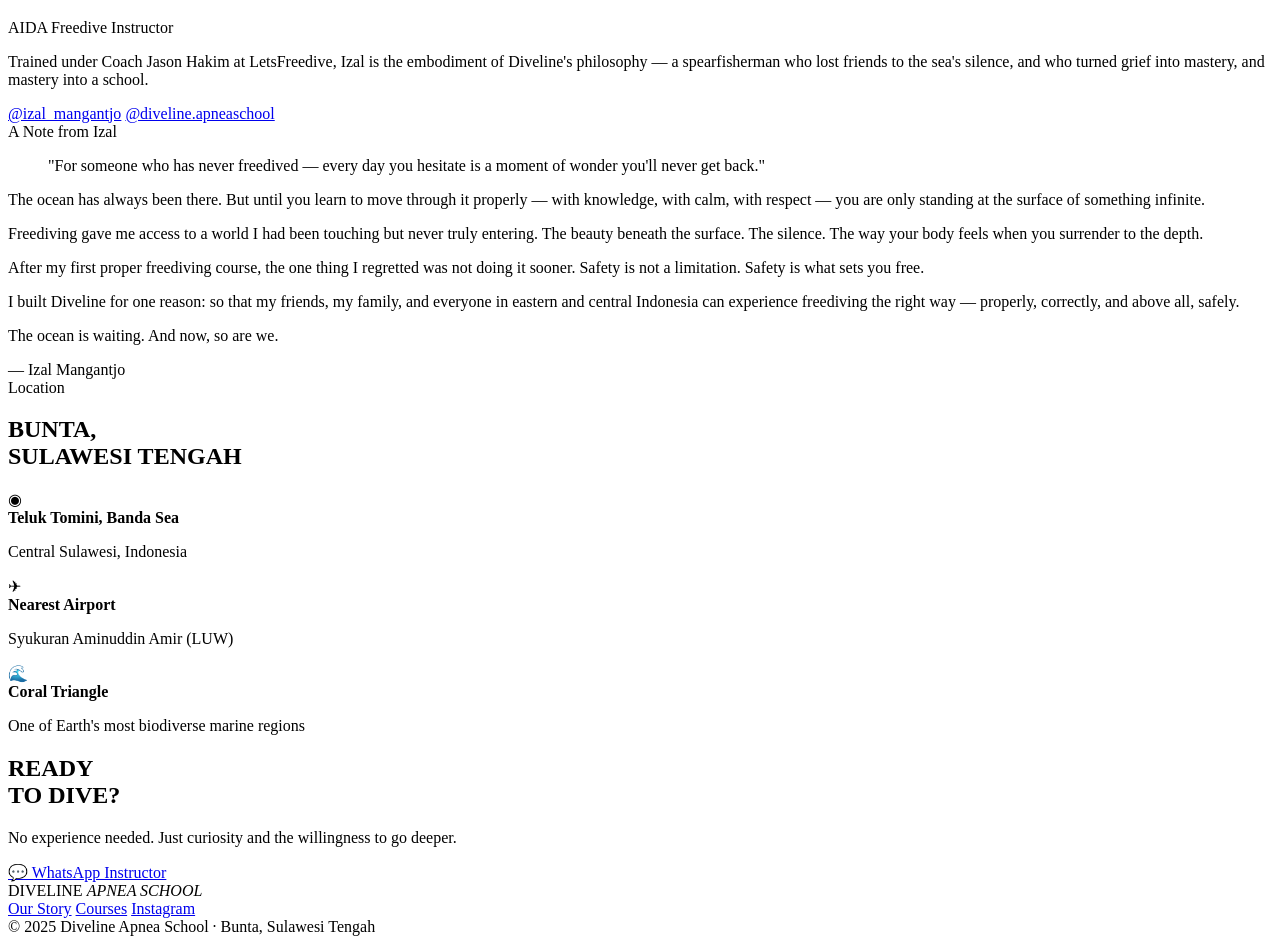
==== commit 19ddba15: "Add files via upload" ====
--- a/index.html
+++ b/index.html
@@ -1,693 +1,229 @@
 <!DOCTYPE html>
 <html lang="en">
 <head>
-<meta charset="UTF-8">
-<meta name="viewport" content="width=device-width, initial-scale=1.0">
-<title>Diveline Apnea School — Bunta, Central Sulawesi</title>
-<link href="https://fonts.googleapis.com/css2?family=Bebas+Neue&family=Cormorant+Garamond:ital,wght@0,300;0,400;1,300;1,400&family=DM+Sans:wght@300;400;500&display=swap" rel="stylesheet">
-<style>
-:root {
-  --abyss:  #020d18;
-  --trench: #050f20;
-  --deep:   #071828;
-  --ocean:  #0a2540;
-  --mid:    #0d3558;
-  --sea:    #0f4a70;
-  --teal:   #1a9faa;
-  --foam:   #5ecfda;
-  --mist:   #b0e8ee;
-  --sand:   #f2ede4;
-  --off:    #f8f8f6;
-  --w:      #ffffff;
-}
-*,*::before,*::after{margin:0;padding:0;box-sizing:border-box;}
-html{scroll-behavior:smooth;}
-body{
-  background:var(--abyss);
-  color:var(--w);
-  font-family:'DM Sans',sans-serif;
-  font-weight:300;
-  overflow-x:hidden;
-  cursor:none;
-}
-
-/* CURSOR */
-#cur{width:8px;height:8px;background:var(--teal);border-radius:50%;position:fixed;pointer-events:none;z-index:9999;transform:translate(-50%,-50%);mix-blend-mode:screen;}
-#cur-r{width:30px;height:30px;border:1px solid rgba(26,159,170,.35);border-radius:50%;position:fixed;pointer-events:none;z-index:9998;transform:translate(-50%,-50%);transition:all .1s ease;}
-
-/* LANG */
-#lang-bar{position:fixed;top:22px;right:22px;z-index:300;display:flex;background:rgba(5,15,32,.8);backdrop-filter:blur(16px);border:1px solid rgba(26,159,170,.2);border-radius:100px;padding:3px;}
-.lb{padding:5px 14px;border:none;background:transparent;font-family:'DM Sans',sans-serif;font-size:11px;font-weight:500;letter-spacing:.14em;text-transform:uppercase;color:rgba(255,255,255,.35);cursor:pointer;border-radius:100px;transition:all .25s;}
-.lb.on{background:var(--teal);color:var(--abyss);}
-
-/* NAV */
-nav{position:fixed;top:0;left:0;right:0;z-index:200;padding:0 56px;display:flex;align-items:center;justify-content:space-between;height:72px;transition:background .4s,backdrop-filter .4s;}
-nav.stuck{background:rgba(2,13,24,.92);backdrop-filter:blur(24px);border-bottom:1px solid rgba(26,159,170,.08);}
-.nav-logo img{height:44px;filter:brightness(0) saturate(100%) invert(40%) sepia(80%) saturate(400%) hue-rotate(160deg) brightness(85%);}
-.nav-links{display:flex;gap:40px;list-style:none;}
-.nav-links a{font-size:12px;letter-spacing:.14em;text-transform:uppercase;color:rgba(255,255,255,.45);text-decoration:none;transition:color .3s;}
-.nav-links a:hover{color:var(--teal);}
-.nav-dm{border:1px solid rgba(26,159,170,.4)!important;color:var(--teal)!important;padding:8px 20px;border-radius:2px;font-size:11px!important;letter-spacing:.16em!important;transition:background .3s,color .3s!important;}
-.nav-dm:hover{background:var(--teal)!important;color:var(--abyss)!important;}
-
-/* HERO */
-.hero{min-height:100vh;position:relative;overflow:hidden;display:flex;flex-direction:column;justify-content:center;align-items:center;text-align:center;padding:100px 32px 80px;}
-.hero-bg{
-  position:absolute;inset:0;
-  background:
-    radial-gradient(ellipse 120% 70% at 50% 110%, rgba(26,159,170,.14) 0%, transparent 50%),
-    radial-gradient(ellipse 60% 80% at 5% 40%, rgba(10,37,64,.95) 0%, transparent 55%),
-    radial-gradient(ellipse 50% 60% at 95% 20%, rgba(7,24,40,.8) 0%, transparent 55%),
-    linear-gradient(180deg, #020d18 0%, #050f20 30%, #071828 60%, #020d18 100%);
-}
-.depth-lines{position:absolute;inset:0;overflow:hidden;opacity:.06;}
-.depth-lines svg{position:absolute;bottom:0;left:-5%;width:110%;height:75%;animation:swell 16s ease-in-out infinite;}
-@keyframes swell{0%,100%{transform:translateY(0)}50%{transform:translateY(-14px)}}
-#bcanvas{position:absolute;inset:0;pointer-events:none;}
-
-.hero-eyebrow{position:relative;font-size:10px;letter-spacing:.28em;text-transform:uppercase;color:var(--teal);margin-bottom:44px;opacity:0;animation:rise .9s ease .2s forwards;display:flex;align-items:center;gap:18px;}
-.hero-eyebrow::before,.hero-eyebrow::after{content:'';display:block;width:36px;height:1px;}
-.hero-eyebrow::before{background:linear-gradient(90deg,transparent,var(--teal));}
-.hero-eyebrow::after{background:linear-gradient(90deg,var(--teal),transparent);}
-
-.hero-logo-wrap{margin-bottom:44px;opacity:0;animation:rise .9s ease .35s forwards;}
-.hero-logo-wrap img{width:176px;filter:brightness(0) saturate(100%) invert(40%) sepia(80%) saturate(400%) hue-rotate(160deg) brightness(85%);}
-
-.hero-head{font-family:'Bebas Neue',sans-serif;font-size:clamp(72px,13vw,140px);line-height:.86;letter-spacing:.05em;opacity:0;animation:rise .9s ease .5s forwards;}
-.hero-tagline-line{display:flex;align-items:center;gap:18px;margin:18px 0 0;opacity:0;animation:rise .9s ease .65s forwards;}
-.tl-dash{flex:1;max-width:44px;height:1px;}
-.tl-dash:first-child{background:linear-gradient(90deg,transparent,rgba(26,159,170,.5));}
-.tl-dash:last-child{background:linear-gradient(90deg,rgba(26,159,170,.5),transparent);}
-.tl-text{font-family:'Cormorant Garamond',serif;font-style:italic;font-weight:300;font-size:clamp(17px,2vw,24px);color:rgba(26,159,170,.85);letter-spacing:.08em;white-space:nowrap;}
-.hero-sub{max-width:420px;margin:32px 0 52px;font-size:15px;color:rgba(255,255,255,.45);line-height:1.9;font-weight:300;opacity:0;animation:rise .9s ease .8s forwards;}
-.hero-ctas{display:flex;gap:14px;flex-wrap:wrap;justify-content:center;opacity:0;animation:rise .9s ease .95s forwards;}
-
-.btn-main{display:inline-flex;align-items:center;gap:10px;background:var(--teal);color:var(--abyss);padding:15px 36px;border-radius:2px;font-size:12px;letter-spacing:.14em;text-transform:uppercase;font-weight:500;text-decoration:none;transition:all .3s;position:relative;overflow:hidden;}
-.btn-main::after{content:'';position:absolute;inset:0;background:rgba(255,255,255,.12);transform:translateX(-100%);transition:transform .35s;}
-.btn-main:hover::after{transform:translateX(0);}
-.btn-main:hover{transform:translateY(-2px);box-shadow:0 14px 36px rgba(26,159,170,.28);}
-.btn-ghost{display:inline-flex;align-items:center;gap:10px;border:1px solid rgba(255,255,255,.15);color:rgba(255,255,255,.6);padding:15px 36px;border-radius:2px;font-size:12px;letter-spacing:.14em;text-transform:uppercase;text-decoration:none;transition:all .3s;}
-.btn-ghost:hover{border-color:var(--teal);color:var(--teal);}
-
-.hero-scroll{position:absolute;bottom:28px;left:50%;transform:translateX(-50%);display:flex;flex-direction:column;align-items:center;gap:8px;opacity:0;animation:rise 1s ease 1.2s forwards;}
-.scroll-lbl{font-size:9px;letter-spacing:.24em;text-transform:uppercase;color:rgba(255,255,255,.2);}
-.scroll-line{width:1px;height:48px;background:linear-gradient(to bottom,rgba(26,159,170,.5),transparent);animation:pulse 2.2s ease infinite;}
-@keyframes pulse{0%,100%{opacity:.3}50%{opacity:1}}
-@keyframes rise{from{opacity:0;transform:translateY(22px)}to{opacity:1;transform:translateY(0)}}
-
-/* NUMBERS */
-.numbers{display:grid;grid-template-columns:repeat(3,1fr);border-top:1px solid rgba(255,255,255,.04);border-bottom:1px solid rgba(255,255,255,.04);}
-.num-cell{padding:52px 24px;text-align:center;border-right:1px solid rgba(255,255,255,.04);background:rgba(26,159,170,.025);}
-.num-cell:last-child{border-right:none;}
-.num-big{font-family:'Bebas Neue',sans-serif;font-size:58px;color:var(--teal);line-height:1;}
-.num-lab{font-size:10px;letter-spacing:.2em;text-transform:uppercase;color:rgba(255,255,255,.3);margin-top:8px;}
-.num-sub{font-size:11px;color:rgba(255,255,255,.16);margin-top:4px;}
-
-/* SECTION BASE */
-.sec{padding:120px 56px;position:relative;}
-.sec-label{font-size:10px;letter-spacing:.28em;text-transform:uppercase;color:var(--teal);margin-bottom:20px;display:flex;align-items:center;gap:14px;}
-.sec-label::after{content:'';height:1px;width:36px;background:rgba(26,159,170,.3);}
-.sec-title{font-family:'Bebas Neue',sans-serif;font-size:clamp(44px,5.5vw,72px);line-height:.95;letter-spacing:.03em;margin-bottom:24px;}
-.sec-body{font-size:15px;color:rgba(255,255,255,.5);line-height:1.95;max-width:500px;}
-
-/* MISSION — full-width dark section */
-.mission-sec{
-  background:var(--trench);
-  border-top:1px solid rgba(26,159,170,.07);
-  border-bottom:1px solid rgba(26,159,170,.07);
-  padding:120px 56px;
-  position:relative;overflow:hidden;
-}
-.mission-sec::before{
-  content:'';position:absolute;inset:0;
-  background:radial-gradient(ellipse 80% 60% at 50% 50%,rgba(26,159,170,.05) 0%,transparent 65%);
-}
-.mission-inner{max-width:860px;margin:0 auto;text-align:center;position:relative;}
-.mission-eyebrow{font-size:10px;letter-spacing:.28em;text-transform:uppercase;color:var(--teal);margin-bottom:36px;display:flex;align-items:center;justify-content:center;gap:16px;}
-.mission-eyebrow::before,.mission-eyebrow::after{content:'';height:1px;width:48px;background:rgba(26,159,170,.35);}
-.mission-quote{
-  font-family:'Cormorant Garamond',serif;
-  font-style:italic;font-weight:300;
-  font-size:clamp(22px,3.5vw,38px);
-  line-height:1.5;letter-spacing:.02em;
-  color:rgba(255,255,255,.75);
-  margin-bottom:48px;
-}
-.mission-quote em{color:var(--teal);font-style:inherit;}
-.mission-body{font-size:15px;color:rgba(255,255,255,.42);line-height:1.95;max-width:640px;margin:0 auto 56px;}
-.mission-pillars{display:grid;grid-template-columns:repeat(3,1fr);gap:2px;margin-top:64px;}
-.pillar{padding:40px 32px;background:rgba(255,255,255,.025);border:1px solid rgba(255,255,255,.04);position:relative;overflow:hidden;transition:background .3s;}
-.pillar:hover{background:rgba(26,159,170,.06);}
-.pillar::before{content:'';position:absolute;top:0;left:0;right:0;height:1px;background:var(--teal);transform:scaleX(0);transform-origin:left;transition:transform .4s;}
-.pillar:hover::before{transform:scaleX(1);}
-.pillar-icon{font-size:28px;margin-bottom:20px;}
-.pillar-title{font-family:'Bebas Neue',sans-serif;font-size:22px;letter-spacing:.04em;color:var(--w);margin-bottom:12px;}
-.pillar-body{font-size:13px;color:rgba(255,255,255,.4);line-height:1.8;}
-
-/* ABOUT */
-.about-sec{background:var(--deep);}
-.about-wrap{max-width:1140px;margin:0 auto;display:grid;grid-template-columns:1fr 1fr;gap:100px;align-items:center;}
-.about-visual{position:relative;}
-.diver-card{width:100%;aspect-ratio:2/3;background:linear-gradient(160deg,var(--ocean) 0%,var(--mid) 50%,var(--sea) 100%);border-radius:2px;position:relative;overflow:hidden;display:flex;align-items:center;justify-content:center;}
-.diver-card::after{content:'';position:absolute;inset:0;background:radial-gradient(ellipse 80% 50% at 50% 90%,rgba(26,159,170,.12) 0%,transparent 55%),linear-gradient(to top,rgba(2,13,24,.7) 0%,transparent 40%);}
-.diver-card svg{width:42%;opacity:.35;position:relative;z-index:1;}
-.ring-1{position:absolute;top:-20px;right:-20px;width:130px;height:130px;border:1px solid rgba(26,159,170,.12);border-radius:50%;}
-.ring-2{position:absolute;bottom:-32px;left:-32px;width:190px;height:190px;border:1px solid rgba(26,159,170,.06);border-radius:50%;}
-.loc-pill{display:inline-flex;align-items:center;gap:8px;background:rgba(26,159,170,.07);border:1px solid rgba(26,159,170,.18);padding:8px 18px;border-radius:100px;font-size:12px;color:var(--teal);letter-spacing:.08em;margin-bottom:28px;}
-.about-quote-block{margin-top:32px;padding:24px 28px;border-left:2px solid var(--teal);background:rgba(26,159,170,.04);}
-.about-quote-block p{font-family:'Cormorant Garamond',serif;font-style:italic;font-size:16px;color:rgba(255,255,255,.45);line-height:1.75;}
-
-/* COURSES */
-.courses-sec{background:var(--sand);color:#0a1a2a;}
-.courses-sec .sec-label{color:#0a4060;}
-.courses-sec .sec-label::after{background:rgba(10,64,96,.25);}
-.courses-sec .sec-title{color:#0a1a2a;}
-.courses-sec .sec-body{color:rgba(10,26,42,.55);}
-.courses-inner{max-width:1140px;margin:0 auto;}
-.cards{display:grid;grid-template-columns:repeat(3,1fr);gap:3px;margin-top:64px;}
-.card{background:#fff;padding:48px 40px;position:relative;overflow:hidden;transition:transform .35s;}
-.card:hover{transform:translateY(-5px);}
-.card::after{content:'';position:absolute;top:0;left:0;right:0;height:2px;background:var(--teal);transform:scaleX(0);transform-origin:left;transition:transform .4s;}
-.card:hover::after{transform:scaleX(1);}
-.card.dark{background:var(--ocean);color:#fff;}
-.card-num{font-family:'Bebas Neue',sans-serif;font-size:88px;line-height:1;color:rgba(26,159,170,.08);margin-bottom:-24px;}
-.card-level{font-size:10px;letter-spacing:.2em;text-transform:uppercase;color:var(--teal);margin-bottom:10px;}
-.card-name{font-family:'Bebas Neue',sans-serif;font-size:30px;line-height:1;letter-spacing:.02em;margin-bottom:18px;}
-.card:not(.dark) .card-name{color:#0a1a2a;}
-.card-desc{font-size:13.5px;line-height:1.75;margin-bottom:24px;}
-.card:not(.dark) .card-desc{color:rgba(10,26,42,.58);}
-.card.dark .card-desc{color:rgba(255,255,255,.5);}
-.card-list{list-style:none;margin-bottom:32px;}
-.card-list li{font-size:13px;padding:7px 0;border-bottom:1px solid rgba(0,0,0,.05);display:flex;align-items:center;gap:10px;}
-.card.dark .card-list li{color:rgba(255,255,255,.6);border-color:rgba(255,255,255,.06);}
-.card:not(.dark) .card-list li{color:rgba(10,26,42,.6);}
-.card-list li::before{content:'↗';font-size:10px;color:var(--teal);flex-shrink:0;}
-.card-tag{display:inline-block;border:1px solid rgba(26,159,170,.3);color:var(--teal);padding:4px 14px;border-radius:100px;font-size:11px;letter-spacing:.08em;}
-.card:not(.dark) .card-tag{background:rgba(26,159,170,.06);}
-.card.dark .card-tag{background:rgba(26,159,170,.1);}
-.course-note{text-align:center;margin-top:36px;font-size:13px;color:rgba(10,26,42,.35);font-style:italic;}
-
-/* INSTRUCTOR */
-.instr-sec{background:var(--trench);}
-.instr-wrap{max-width:1080px;margin:60px auto 0;display:grid;grid-template-columns:5fr 7fr;gap:80px;align-items:start;}
-.instr-photo{width:100%;aspect-ratio:3/4;background:linear-gradient(150deg,var(--ocean),var(--mid));border-radius:2px;overflow:hidden;position:relative;display:flex;align-items:flex-end;justify-content:center;}
-.instr-photo::before{content:'';position:absolute;inset:0;background:radial-gradient(ellipse 80% 50% at 50% 80%,rgba(26,159,170,.1) 0%,transparent 55%);}
-.instr-icon{font-size:72px;opacity:.1;margin-bottom:72px;position:relative;}
-.instr-overlay{position:absolute;bottom:0;left:0;right:0;padding:20px;background:linear-gradient(to top,rgba(2,13,24,.95),transparent);}
-.instr-cert{display:flex;align-items:center;gap:12px;background:rgba(5,15,32,.75);backdrop-filter:blur(12px);border:1px solid rgba(26,159,170,.18);padding:14px 18px;border-radius:2px;}
-.cert-orb{width:32px;height:32px;border-radius:50%;background:var(--teal);display:flex;align-items:center;justify-content:center;font-size:14px;flex-shrink:0;}
-.cert-lbl{font-size:10px;color:rgba(255,255,255,.4);}
-.cert-val{font-size:13px;font-weight:500;}
-.instr-role{font-size:11px;letter-spacing:.2em;text-transform:uppercase;color:var(--teal);margin-bottom:20px;}
-.instr-name{font-family:'Bebas Neue',sans-serif;font-size:clamp(44px,5vw,68px);line-height:.92;letter-spacing:.03em;margin-bottom:28px;}
-.instr-bio{font-size:15px;color:rgba(255,255,255,.48);line-height:1.95;margin-bottom:14px;}
-.instr-ig{font-size:13px;font-style:italic;color:rgba(255,255,255,.28);margin-bottom:36px;}
-.instr-ig a{color:var(--teal);text-decoration:none;}
-.instr-stats{display:grid;grid-template-columns:1fr 1fr;gap:10px;margin-bottom:36px;}
-.istat{background:rgba(255,255,255,.025);border:1px solid rgba(255,255,255,.05);padding:20px;border-radius:2px;}
-.istat-n{font-family:'Bebas Neue',sans-serif;font-size:30px;color:var(--teal);line-height:1;}
-.istat-l{font-size:10px;color:rgba(255,255,255,.3);margin-top:4px;letter-spacing:.1em;}
-
-/* LOCATION */
-.loc-sec{background:var(--abyss);text-align:center;}
-.loc-inner{max-width:700px;margin:0 auto;}
-.loc-sec .sec-label{justify-content:center;}
-.loc-card{margin-top:64px;background:linear-gradient(160deg,var(--ocean) 0%,rgba(10,37,64,.4) 100%);border:1px solid rgba(255,255,255,.05);border-radius:2px;padding:64px 56px;position:relative;overflow:hidden;}
-.loc-card::before{content:'';position:absolute;inset:0;background:radial-gradient(circle at 50% 0%,rgba(26,159,170,.05) 0%,transparent 60%);}
-.loc-grid{display:grid;grid-template-columns:repeat(3,1fr);gap:40px;position:relative;}
-.loc-point{text-align:center;}
-.loc-ico{font-size:26px;margin-bottom:14px;}
-.loc-lbl{font-size:9px;letter-spacing:.22em;text-transform:uppercase;color:rgba(255,255,255,.25);margin-bottom:6px;}
-.loc-val{font-size:14px;color:rgba(255,255,255,.75);line-height:1.5;}
-
-/* CTA */
-.cta-sec{background:linear-gradient(160deg,var(--mid) 0%,var(--ocean) 40%,var(--trench) 100%);text-align:center;padding:120px 32px;position:relative;overflow:hidden;}
-.cta-sec::before{content:'';position:absolute;inset:0;background:radial-gradient(ellipse 70% 50% at 50% 110%,rgba(26,159,170,.18) 0%,transparent 55%);}
-.cta-inner{max-width:520px;margin:0 auto;position:relative;}
-.cta-head{font-family:'Bebas Neue',sans-serif;font-size:clamp(72px,14vw,120px);line-height:.88;letter-spacing:.04em;margin-bottom:24px;}
-.cta-sub{font-size:15px;color:rgba(255,255,255,.55);line-height:1.85;margin-bottom:48px;font-weight:300;}
-.cta-btn{display:inline-flex;align-items:center;gap:14px;background:var(--w);color:var(--abyss);padding:18px 44px;border-radius:2px;font-size:12px;letter-spacing:.14em;text-transform:uppercase;font-weight:500;text-decoration:none;transition:all .3s;}
-.cta-btn:hover{transform:translateY(-3px);box-shadow:0 24px 48px rgba(0,0,0,.4);}
-.cta-handle{margin-top:18px;font-size:11px;color:rgba(255,255,255,.22);letter-spacing:.12em;}
-
-/* FOOTER */
-footer{background:var(--abyss);border-top:1px solid rgba(255,255,255,.04);padding:48px 56px;display:flex;align-items:center;justify-content:space-between;flex-wrap:wrap;gap:24px;}
-.ft-brand{font-family:'Bebas Neue',sans-serif;font-size:20px;letter-spacing:.1em;color:rgba(255,255,255,.35);}
-.ft-brand em{color:var(--teal);font-style:normal;}
-.ft-sub{font-size:11px;color:rgba(255,255,255,.15);margin-top:4px;letter-spacing:.08em;}
-.ft-copy{font-size:11px;color:rgba(255,255,255,.18);}
-.ft-ig a{color:var(--teal);text-decoration:none;font-size:12px;letter-spacing:.1em;}
-
-/* REVEAL */
-.rv{opacity:0;transform:translateY(26px);transition:opacity .75s ease,transform .75s ease;}
-.rv.show{opacity:1;transform:translateY(0);}
-.d1{transition-delay:.1s;}.d2{transition-delay:.2s;}.d3{transition-delay:.3s;}.d4{transition-delay:.4s;}
-
-/* RESPONSIVE */
-@media(max-width:900px){
-  nav{padding:0 20px;}.nav-links{display:none;}
-  .sec{padding:80px 20px;}
-  .mission-sec{padding:80px 20px;}
-  .mission-pillars{grid-template-columns:1fr;}
-  .about-wrap,.instr-wrap{grid-template-columns:1fr;gap:48px;}
-  .cards{grid-template-columns:1fr;}
-  .numbers{grid-template-columns:1fr;}
-  .num-cell{border-right:none;border-bottom:1px solid rgba(255,255,255,.04);}
-  footer{flex-direction:column;text-align:center;}
-  .loc-grid{grid-template-columns:1fr;gap:28px;}
-  .loc-card{padding:40px 24px;}
-  #lang-bar{top:14px;right:14px;}
-  .cta-sec{padding:100px 24px;}
-}
-</style>
+    <meta charset="UTF-8">
+    <meta name="viewport" content="width=device-width, initial-scale=1.0">
+    <title>Diveline Apnea School — Central Sulawesi</title>
+    <link href="https://fonts.googleapis.com/css2?family=Bebas+Neue&family=Cormorant+Garamond:ital,wght@0,300;0,400;1,300;1,400&family=DM+Sans:wght@300;400;500&display=swap" rel="stylesheet">
+    <link rel="stylesheet" href="css/style.css">
 </head>
 <body>
 
 <div id="cur"></div>
 <div id="cur-r"></div>
 <canvas id="bcanvas"></canvas>
-
-<div id="lang-bar">
-  <button class="lb on" id="btnEN" onclick="setL('en')">EN</button>
-  <button class="lb" id="btnID" onclick="setL('id')">ID</button>
-</div>
-
+<button id="back-top" onclick="window.scrollTo({top:0,behavior:'smooth'})">↑</button>
+
+<!-- NAV -->
 <nav id="nav">
-  <div class="nav-logo">
-    <img src="[data-uri]" alt="Diveline Apnea School">
-  </div>
-  <ul class="nav-links">
-    <li><a href="#mission" data-en="Philosophy" data-id="Filosofi">Philosophy</a></li>
-    <li><a href="#about" data-en="About" data-id="Tentang">About</a></li>
-    <li><a href="#courses" data-en="Courses" data-id="Kursus">Courses</a></li>
-    <li><a href="#instructor" data-en="Instructor" data-id="Instruktur">Instructor</a></li>
-    <li><a href="https://www.instagram.com/diveline.apneaschool" target="_blank" class="nav-dm" data-en="DM Us" data-id="Hubungi">DM Us</a></li>
-  </ul>
+    <div class="nav-logo">
+        <a href="index.html"><img src="images/logo.png" alt="Diveline Apnea School"></a>
+    </div>
+    <div class="hamb" id="hamb" onclick="toggleMenu()">
+        <span></span><span></span><span></span>
+    </div>
+    <ul class="nav-links" id="nav-links">
+        <li><a href="story.html" onclick="closeMenu()" data-en="Our Story" data-id="Kisah Kami">Our Story</a></li>
+        <li><a href="#philosophy" onclick="closeMenu()" data-en="Philosophy" data-id="Filosofi">Philosophy</a></li>
+        <li><a href="courses.html" onclick="closeMenu()" data-en="Courses" data-id="Kursus">Courses</a></li>
+        <li><a href="https://wa.me/6282291338748" target="_blank" class="nav-dm" data-en="Chat Us" data-id="Hubungi">Chat Us</a></li>
+        <li class="lang-toggle">
+            <button class="lb on" id="btnEN" onclick="setL('en')">EN</button>
+            <span class="lb-div">|</span>
+            <button class="lb" id="btnID" onclick="setL('id')">ID</button>
+        </li>
+    </ul>
 </nav>
 
 <!-- HERO -->
 <section class="hero">
-  <div class="hero-bg"></div>
-  <div class="depth-lines">
-    <svg viewBox="0 0 1400 600" fill="none" preserveAspectRatio="none">
-      <path d="M0 500 Q350 440 700 500 Q1050 560 1400 500" stroke="#1a9faa" stroke-width="1"/>
-      <path d="M0 440 Q350 380 700 440 Q1050 500 1400 440" stroke="#1a9faa" stroke-width=".8"/>
-      <path d="M0 380 Q350 320 700 380 Q1050 440 1400 380" stroke="#1a9faa" stroke-width=".6"/>
-      <path d="M0 320 Q350 260 700 320 Q1050 380 1400 320" stroke="#1a9faa" stroke-width=".4"/>
-      <path d="M0 260 Q350 200 700 260 Q1050 320 1400 260" stroke="#1a9faa" stroke-width=".3"/>
-    </svg>
-  </div>
-
-  <div class="hero-eyebrow">Bunta, Central Sulawesi&nbsp; Indonesia</div>
-
-  <div class="hero-logo-wrap">
-    <img src="[data-uri]" alt="Diveline Apnea School" style="width:176px;">
-  </div>
-
-  <h1 class="hero-head">BREATHE<br>DEEP</h1>
-
-  <div class="hero-tagline-line">
-    <span class="tl-dash"></span>
-    <span class="tl-text" id="hero-italic">the ocean is calling</span>
-    <span class="tl-dash"></span>
-  </div>
-
-  <p class="hero-sub" id="hero-sub">
-    Learn to freedive in one of Indonesia's most pristine waters.<br>Safe, structured, and unforgettable.
-  </p>
-
-  <div class="hero-ctas">
-    <a href="https://www.instagram.com/diveline.apneaschool" target="_blank" class="btn-main">
-      <span>📸</span><span id="hc1">DM on Instagram</span>
-    </a>
-    <a href="#courses" class="btn-ghost"><span id="hc2">View Courses ↓</span></a>
-  </div>
-
-  <div class="hero-scroll">
-    <div class="scroll-line"></div>
-    <div class="scroll-lbl">Scroll</div>
-  </div>
-</section>
-
-<!-- NUMBERS -->
-<div class="numbers">
-  <div class="num-cell rv">
-    <div class="num-big">3</div>
-    <div class="num-lab" data-en="AIDA Levels" data-id="Level AIDA">AIDA Levels</div>
-    <div class="num-sub">AIDA 1 · 2 · 3</div>
-  </div>
-  <div class="num-cell rv d1">
-    <div class="num-big">1</div>
-    <div class="num-lab" data-en="Certified Instructor" data-id="Instruktur Bersertifikat">Certified Instructor</div>
-    <div class="num-sub">AIDA Freedive Instructor</div>
-  </div>
-  <div class="num-cell rv d2">
-    <div class="num-big">∞</div>
-    <div class="num-lab" data-en="Depth Awaits" data-id="Kedalaman Menanti">Depth Awaits</div>
-    <div class="num-sub">Pristine Tomini Bay</div>
-  </div>
-</div>
-
-<!-- MISSION / PHILOSOPHY -->
-<section id="mission" class="mission-sec">
-  <div class="mission-inner">
-    <div class="mission-eyebrow rv" data-en="Our Philosophy" data-id="Filosofi Kami">Our Philosophy</div>
-    <p class="mission-quote rv d1" id="mission-quote">
-      "Freediving is not just about holding your breath —<br>
-      it is about <em>finding stillness</em> within yourself."
-    </p>
-    <p class="mission-body rv d2" id="mission-body">
-      At Diveline Apnea School, we believe the ocean teaches us more than technique. Every breath-hold is a conversation between you and the sea — a practice of presence, calm, and self-awareness. Our approach is built on safety first, personal guidance, and respect for the water and the life within it.
-    </p>
-    <div class="mission-pillars">
-      <div class="pillar rv">
-        <div class="pillar-icon">🛡️</div>
-        <div class="pillar-title" id="p1title">Safety First</div>
-        <p class="pillar-body" id="p1body">Every session is designed with your safety as the absolute priority. Proper technique, buddy systems, and emergency response are built into every level.</p>
-      </div>
-      <div class="pillar rv d1">
-        <div class="pillar-icon">🎯</div>
-        <div class="pillar-title" id="p2title">Personal Approach</div>
-        <p class="pillar-body" id="p2body">Small groups and personal attention mean your learning is tailored to your pace, your goals, and your comfort in the water.</p>
-      </div>
-      <div class="pillar rv d2">
-        <div class="pillar-icon">🌊</div>
-        <div class="pillar-title" id="p3title">Respect the Sea</div>
-        <p class="pillar-body" id="p3body">We freedive with love and reverence for the ocean and its biodiversity — especially here in the rich waters of Tomini Bay and the Banda Sea.</p>
-      </div>
-    </div>
-  </div>
+    <div class="hero-depth-lines">
+        <span></span><span></span><span></span><span></span><span></span>
+    </div>
+    <div class="hero-content">
+        <div class="hero-eyebrow rv" id="hero-eyebrow">Central Sulawesi, Indonesia</div>
+        <div class="hero-logo-wrap rv d1">
+            <img src="images/logo.png" alt="Diveline Apnea School">
+        </div>
+        <h1 class="hero-head rv d2">BREATHE<br>DEEP</h1>
+        <div class="hero-tagline-wrap rv d3">
+            <span class="tl-dash"></span>
+            <em class="tl-text" id="hero-italic">Every diver has a line. The question is — do you know where yours is?</em>
+            <span class="tl-dash"></span>
+        </div>
+        <p class="hero-sub rv d4" id="hero-sub">Learn to freedive in the pristine waters of Central Sulawesi.</p>
+        <div class="hero-ctas rv d5">
+            <a href="story.html" class="btn-ghost" id="hc-story">Our Story →</a>
+            <a href="courses.html" class="btn-main" id="hc-courses">View Courses</a>
+        </div>
+    </div>
+    <div class="hero-depth-label">0m</div>
+    <div class="scroll-hint">
+        <span></span>
+        <p data-en="scroll" data-id="gulir">scroll</p>
+    </div>
+</section>
+
+<!-- STORY TEASER -->
+<section id="story-teaser" class="sec story-sec">
+    <div class="story-inner">
+        <div class="sec-label rv" data-en="The Line" data-id="Garis Batas">The Line</div>
+        <h2 class="sec-title rv" id="story-teaser-title">WHERE IT<br>ALL BEGAN</h2>
+        <div class="story-teaser-body rv d1">
+            <p id="story-teaser-p1">It started not with ambition, but with grief. In the waters of Bunta, Central Sulawesi, Izal Mangantjo watched friends die — not from the ocean's cruelty, but from the absence of knowledge. He made a vow: to learn, to master, and to come home.</p>
+            <p id="story-teaser-p2">Years later, after training with world-class instructors and earning his AIDA certification, he returned. Not just as an instructor — but as someone who understands the line between depth and danger, because he has stood on both sides of it.</p>
+            <p id="story-teaser-p3">Diveline was born from that line.</p>
+        </div>
+        <a href="story.html" class="btn-ghost rv d2" id="story-teaser-link">Read Full Story →</a>
+    </div>
+</section>
+
+<!-- PHILOSOPHY -->
+<section id="philosophy" class="sec philosophy-sec">
+    <div class="philosophy-inner">
+        <div class="sec-label rv" data-en="Our Philosophy" data-id="Filosofi Kami">Our Philosophy</div>
+        <blockquote class="philosophy-quote rv d1" id="philosophy-quote">
+            "Freediving is not just about holding your breath — it is about finding stillness within yourself."
+        </blockquote>
+        <div class="pillars rv d2">
+            <div class="pillar">
+                <div class="pillar-icon">⊕</div>
+                <h3 class="pillar-title" id="p1-title">Safety First</h3>
+                <p class="pillar-body" id="p1-body">Every technique we teach is built on a foundation of safety. Knowledge is what sets you free.</p>
+            </div>
+            <div class="pillar">
+                <div class="pillar-icon">◯</div>
+                <h3 class="pillar-title" id="p2-title">Personal Approach</h3>
+                <p class="pillar-body" id="p2-body">Every student has a different line. We meet you where you are and guide you toward where you want to go.</p>
+            </div>
+            <div class="pillar">
+                <div class="pillar-icon">∼</div>
+                <h3 class="pillar-title" id="p3-title">Respect the Sea</h3>
+                <p class="pillar-body" id="p3-body">The ocean is not conquered — it is entered with humility. We teach you to become a guest, not an invader.</p>
+            </div>
+        </div>
+    </div>
 </section>
 
 <!-- ABOUT -->
 <section id="about" class="sec about-sec">
-  <div class="about-wrap">
-    <div class="about-visual rv">
-      <div class="diver-card">
-        <svg viewBox="0 0 120 200" fill="none">
-          <ellipse cx="60" cy="22" rx="13" ry="15" fill="#1a9faa"/>
-          <path d="M60 37 C55 62 49 94 47 134 C45 164 54 188 60 198 C66 188 75 164 73 134 C71 94 65 62 60 37Z" fill="#1a9faa"/>
-          <path d="M60 68 L28 90 M60 68 L92 90" stroke="#1a9faa" stroke-width="5" stroke-linecap="round"/>
-          <path d="M47 134 L28 155 M73 134 L92 155" stroke="#1a9faa" stroke-width="3.5" stroke-linecap="round"/>
-          <circle cx="74" cy="14" r="3.5" fill="none" stroke="#1a9faa" stroke-width="1.2" opacity="0.6"/>
-          <circle cx="83" cy="5" r="5.5" fill="none" stroke="#1a9faa" stroke-width="1" opacity="0.35"/>
-        </svg>
-      </div>
-      <div class="ring-1"></div>
-      <div class="ring-2"></div>
-    </div>
-    <div>
-      <div class="sec-label rv" data-en="About Us" data-id="Tentang Kami">About Us</div>
-      <h2 class="sec-title rv" id="about-title">DIVE WITHOUT<br>LIMITS</h2>
-      <div class="loc-pill rv d1">📍 Bunta, Central Sulawesi / Indonesia</div>
-      <p class="sec-body rv d1" id="about-body">
-        Diveline Apnea School is an AIDA-affiliated freediving school based in Bunta, Central Sulawesi — one of Indonesia's most pristine and biodiverse waters. We offer safe, structured, and deeply personal freediving education for all levels, from first-timers to advancing divers.
-      </p>
-      <div class="about-quote-block rv d2">
-        <p id="about-quote">"AIDA Freediving school Indonesia base in Sulawesi — Training and certification for freediving. Contact us: @izal_mangantjo"</p>
-      </div>
-    </div>
-  </div>
-</section>
-
-<!-- COURSES -->
-<section id="courses" class="sec courses-sec">
-  <div class="courses-inner">
-    <div class="sec-label rv" data-en="Courses" data-id="Kursus">Courses</div>
-    <h2 class="sec-title rv" id="courses-title">CHOOSE<br>YOUR LEVEL</h2>
-    <p class="sec-body rv d1" id="courses-body">From zero to advanced — all courses follow internationally recognized AIDA International standards.</p>
-    <div class="cards">
-      <div class="card rv">
-        <div class="card-num">01</div>
-        <div class="card-level">AIDA Level 1</div>
-        <div class="card-name" id="c1name">INTRO TO FREEDIVING</div>
-        <p class="card-desc" id="c1desc">A one-day introduction for anyone curious about freediving. No prior experience needed.</p>
-        <ul class="card-list">
-          <li id="c1f1">Basic freediving theory</li>
-          <li id="c1f2">Safety & buddy system</li>
-          <li id="c1f3">Breathing techniques</li>
-          <li id="c1f4">Pool / confined water session</li>
-        </ul>
-        <span class="card-tag" id="c1tag">Beginner Friendly</span>
-      </div>
-      <div class="card rv d1" style="background:#f4f4f2;">
-        <div class="card-num">02</div>
-        <div class="card-level">AIDA Level 2</div>
-        <div class="card-name" id="c2name">CERTIFIED FREEDIVER</div>
-        <p class="card-desc" id="c2desc">2–3 day course: theory, pool & open water. Target: 12-16m depth, 2:00 static apnea, 40m dynamic apnea.</p>
-        <ul class="card-list">
-          <li id="c2f1">Equalization techniques</li>
-          <li id="c2f2">Finning & streamlining</li>
-          <li id="c2f3">Open water in bunta</li>
-          <li id="c2f4">Rescue & safety procedures</li>
-        </ul>
-        <span class="card-tag">AIDA Certified</span>
-      </div>
-      <div class="card dark rv d2">
-        <div class="card-num">03</div>
-        <div class="card-level">AIDA Level 3</div>
-        <div class="card-name" id="c3name">ADVANCED FREEDIVER</div>
-        <p class="card-desc" id="c3desc">Target 32m depth and 2:45 static apnea, 55m dynamic apnea. For divers ready to go deeper.</p>
-        <ul class="card-list">
-          <li id="c3f1">Advanced equalization (Frenzel)</li>
-          <li id="c3f2">Mouthfill technique</li>
-          <li id="c3f3">Deep open water dives</li>
-          <li id="c3f4">LMC / BO response</li>
-        </ul>
-        <span class="card-tag" id="c3tag">Top Level</span>
-      </div>
-    </div>
-    <p class="course-note rv" id="course-note">* Schedule & pricing — contact us via Instagram</p>
-  </div>
+    <div class="about-inner">
+        <div class="about-text">
+            <div class="sec-label rv" data-en="About" data-id="Tentang Kami">About</div>
+            <h2 class="sec-title rv" id="about-title">DIVE WITHOUT<br>LIMITS</h2>
+            <p class="sec-body rv d1" id="about-body">Diveline Apnea School is an AIDA-affiliated freediving school based in Bunta, Sulawesi Tengah — one of the most biodiverse marine regions on earth. We offer structured AIDA courses from beginner to advanced, taught with discipline, care, and deep local knowledge of these waters.</p>
+        </div>
+        <div class="about-stats rv d2">
+            <div class="stat">
+                <span class="stat-num">3</span>
+                <span class="stat-label" data-en="AIDA Levels" data-id="Level AIDA">AIDA Levels</span>
+            </div>
+            <div class="stat">
+                <span class="stat-num">1</span>
+                <span class="stat-label" data-en="Certified Instructor" data-id="Instruktur Bersertifikat">Certified Instructor</span>
+            </div>
+            <div class="stat">
+                <span class="stat-num">∞</span>
+                <span class="stat-label" data-en="Depth Awaits" data-id="Kedalaman Menanti">Depth Awaits</span>
+            </div>
+        </div>
+    </div>
 </section>
 
 <!-- INSTRUCTOR -->
 <section id="instructor" class="sec instr-sec">
-  <div class="sec-label rv" data-en="Instructor" data-id="Instruktur">Instructor</div>
-  <div class="instr-wrap">
-    <div class="rv">
-      <div class="instr-photo">
-        <div class="instr-icon">🤿</div>
-        <div class="instr-overlay">
-          <div class="instr-cert">
-            <div class="cert-orb">🎓</div>
-            <div>
-              <div class="cert-lbl">Certification</div>
-              <div class="cert-val">AIDA Freedive Instructor</div>
-            </div>
-          </div>
-        </div>
-      </div>
-    </div>
-    <div class="rv d1">
-      <div class="instr-role" id="instr-role">Head Instructor & Founder</div>
-      <h2 class="instr-name">IZAL<br>MANGANTJO</h2>
-      <p class="instr-bio" id="instr-bio">
-        A certified AIDA freedive instructor with deep roots in the waters of Central Sulawesi. Izal's approach centers on building each student's confidence, calm, and awareness in the water — because freediving is as much a mental journey as a physical one.
-      </p>
-      <p class="instr-ig">
-        <span id="instr-ig-lbl">Personal IG:</span>
-        <a href="https://www.instagram.com/izal_mangantjo" target="_blank">@izal_mangantjo</a>
-      </p>
-      <div class="instr-stats">
-        <div class="istat">
-          <div class="istat-n">AIDA 3</div>
-          <div class="istat-l" data-en="Max Course Level" data-id="Level Kursus Maks">Max Course Level</div>
-        </div>
-        <div class="istat">
-          <div class="istat-n">Bunta</div>
-          <div class="istat-l" data-en="Home Waters" data-id="Perairan Asal">Home Waters</div>
-        </div>
-      </div>
-      <a href="https://www.instagram.com/diveline.apneaschool" target="_blank" class="btn-main">
-        <span>📸</span><span id="instr-cta">Contact via Instagram</span>
-      </a>
-    </div>
-  </div>
+    <div class="instr-inner">
+        <div class="sec-label rv" data-en="The Instructor" data-id="Instruktur">The Instructor</div>
+        <div class="instr-card rv d1">
+            <div class="instr-monogram">IM</div>
+            <div class="instr-info">
+                <h2 class="instr-name">Izal Mangantjo</h2>
+                <p class="instr-role" id="instr-role">Head Instructor & Founder</p>
+                <p class="instr-cred">AIDA Freedive Instructor</p>
+                <p class="instr-bio" id="instr-bio">Trained under Coach Jason Hakim at LetsFreedive, Izal is the embodiment of Diveline's philosophy — a spearfisherman who lost friends to the sea's silence, and who turned grief into mastery, and mastery into a school.</p>
+                <div class="instr-social">
+                    <a href="https://www.instagram.com/izal_mangantjo" target="_blank" class="instr-ig">@izal_mangantjo</a>
+                    <a href="https://www.instagram.com/diveline.apneaschool" target="_blank" class="instr-ig">@diveline.apneaschool</a>
+                </div>
+            </div>
+        </div>
+    </div>
+</section>
+
+<!-- PERSONAL NOTE -->
+<section id="note" class="sec note-sec">
+    <div class="note-inner">
+        <div class="sec-label rv" data-en="A Note from Izal" data-id="Pesan dari Izal">A Note from Izal</div>
+        <div class="note-card rv d1">
+            <blockquote class="note-quote" id="note-quote">
+                "For someone who has never freedived — every day you hesitate is a moment of wonder you'll never get back."
+            </blockquote>
+            <div class="note-body" id="note-body">
+                <p>The ocean has always been there. But until you learn to move through it properly — with knowledge, with calm, with respect — you are only standing at the surface of something infinite.</p>
+                <p>Freediving gave me access to a world I had been touching but never truly entering. The beauty beneath the surface. The silence. The way your body feels when you surrender to the depth.</p>
+                <p>After my first proper freediving course, the one thing I regretted was not doing it sooner. Safety is not a limitation. Safety is what sets you free.</p>
+                <p>I built Diveline for one reason: so that my friends, my family, and everyone in eastern and central Indonesia can experience freediving the right way — properly, correctly, and above all, safely.</p>
+                <p>The ocean is waiting. And now, so are we.</p>
+            </div>
+            <div class="note-signature">— Izal Mangantjo</div>
+        </div>
+    </div>
 </section>
 
 <!-- LOCATION -->
 <section id="location" class="sec loc-sec">
-  <div class="loc-inner">
-    <div class="sec-label rv" data-en="Location" data-id="Lokasi">Location</div>
-    <h2 class="sec-title rv" id="loc-title">Bunta,<br>CENTRAL SULAWESI</h2>
-    <p class="sec-body rv d1" id="loc-body" style="margin:0 auto;text-align:center;color:rgba(255,255,255,.45);">
-      Tomini Bay — one of Indonesia's most pristine and biodiverse dive destinations, still off the beaten path.
-    </p>
-    <div class="loc-card rv d2">
-      <div class="loc-grid">
-        <div class="loc-point">
-          <div class="loc-ico">🌊</div>
-          <div class="loc-lbl" data-en="Waters" data-id="Perairan">Waters</div>
-          <div class="loc-val">Teluk Tomini<br>Banda Sea</div>
-        </div>
-        <div class="loc-point">
-          <div class="loc-ico">📍</div>
-          <div class="loc-lbl" data-en="City" data-id="Kota">City</div>
-          <div class="loc-val">Bunta<br>Sulawesi Tengah</div>
-        </div>
-        <div class="loc-point">
-          <div class="loc-ico">✈️</div>
-          <div class="loc-lbl" data-en="Airport" data-id="Bandara">Airport</div>
-          <div class="loc-val">Syukuran Aminuddin<br>Amir Airport</div>
-        </div>
-      </div>
-    </div>
-  </div>
+    <div class="loc-inner">
+        <div class="sec-label rv" data-en="Location" data-id="Lokasi">Location</div>
+        <h2 class="sec-title rv" id="loc-title">BUNTA,<br>SULAWESI TENGAH</h2>
+        <div class="loc-details rv d1">
+            <div class="loc-item">
+                <span class="loc-icon">◉</span>
+                <div>
+                    <strong id="loc-region">Teluk Tomini, Banda Sea</strong>
+                    <p id="loc-region-sub">Central Sulawesi, Indonesia</p>
+                </div>
+            </div>
+            <div class="loc-item">
+                <span class="loc-icon">✈</span>
+                <div>
+                    <strong id="loc-airport">Nearest Airport</strong>
+                    <p id="loc-airport-sub">Syukuran Aminuddin Amir (LUW)</p>
+                </div>
+            </div>
+            <div class="loc-item">
+                <span class="loc-icon">🌊</span>
+                <div>
+                    <strong id="loc-sea">Coral Triangle</strong>
+                    <p id="loc-sea-sub">One of Earth's most biodiverse marine regions</p>
+                </div>
+            </div>
+        </div>
+    </div>
 </section>
 
 <!-- CTA -->
-<section class="sec cta-sec">
-  <div class="cta-inner">
-    <h2 class="cta-head rv" id="cta-head">READY<br>TO DIVE?</h2>
-    <p class="cta-sub rv d1" id="cta-sub">No experience needed — just curiosity and willingness to dive in. Send us a DM and we'll answer all your questions.</p>
-    <div class="rv d2">
-      <a href="https://www.instagram.com/diveline.apneaschool" target="_blank" class="cta-btn">
-        <span>📸</span> DM @diveline.apneaschool
-      </a>
-    </div>
-    <p class="cta-handle rv d3">Instagram · @diveline.apneaschool</p>
-  </div>
-</section>
-
+<section class="cta-sec">
+    <div class="cta-inner">
+        <h2 class="cta-head rv" id="cta-head">READY<br>TO DIVE?</h2>
+        <p class="cta-sub rv d1" id="cta-sub">No experience needed. Just curiosity and the willingness to go deeper.</p>
+        <a href="https://wa.me/6282291338748" target="_blank" class="cta-btn rv d2" id="cta-wa">💬 WhatsApp Instructor</a>
+    </div>
+</section>
+
+<!-- FOOTER -->
 <footer>
-  <div>
-    <div class="ft-brand">DIVELINE <em>APNEA SCHOOL</em></div>
-    <div class="ft-sub">Bunta, Central Sulawesi, Indonesia</div>
-  </div>
-  <div class="ft-copy">© 2025 Diveline Apnea School · AIDA International Affiliated</div>
-  <div class="ft-ig"><a href="https://www.instagram.com/diveline.apneaschool" target="_blank">@diveline.apneaschool</a></div>
+    <div class="ft-inner">
+        <div class="ft-brand">DIVELINE <em>APNEA SCHOOL</em></div>
+        <div class="ft-links">
+            <a href="story.html" data-en="Our Story" data-id="Kisah Kami">Our Story</a>
+            <a href="courses.html" data-en="Courses" data-id="Kursus">Courses</a>
+            <a href="https://www.instagram.com/diveline.apneaschool" target="_blank">Instagram</a>
+        </div>
+        <div class="ft-copy">© 2025 Diveline Apnea School · Bunta, Sulawesi Tengah</div>
+    </div>
 </footer>
 
-<script>
-const T = {
-  en: {
-    heroItalic:"the ocean is calling",
-    heroSub:"Learn to freedive in one of Indonesia's most pristine waters.<br>Safe, structured, and unforgettable.",
-    hc1:"DM on Instagram", hc2:"View Courses ↓",
-    missionQuote:'"Freediving is not just about holding your breath —<br>it is about <em>finding stillness</em> within yourself."',
-    missionBody:"At Diveline Apnea School, we believe the ocean teaches us more than technique. Every breath-hold is a conversation between you and the sea — a practice of presence, calm, and self-awareness. Our approach is built on safety first, personal guidance, and respect for the water and the life within it.",
-    p1title:"Safety First", p1body:"Every session is designed with your safety as the absolute priority. Proper technique, buddy systems, and emergency response are built into every level.",
-    p2title:"Personal Approach", p2body:"Small groups and personal attention mean your learning is tailored to your pace, your goals, and your comfort in the water.",
-    p3title:"Respect the Sea", p3body:"We freedive with love and reverence for the ocean and its biodiversity — especially here in the rich waters of Tomini Bay and the Banda Sea.",
-    aboutTitle:"DIVE WITHOUT<br>LIMITS",
-    aboutBody:"Diveline Apnea School is an AIDA-affiliated freediving school based in Bunta, Central Sulawesi — one of Indonesia's most pristine and biodiverse waters. We offer safe, structured, and deeply personal freediving education for all levels.",
-    aboutQuote:'"AIDA Freediving school Indonesia base in Sulawesi — Training and certification for freediving. Contact us: @izal_mangantjo"',
-    coursesTitle:"CHOOSE<br>YOUR LEVEL",
-    coursesBody:"From zero to advanced — all courses follow internationally recognized AIDA International standards.",
-    c1name:"INTRO TO FREEDIVING", c1desc:"A one-day introduction for anyone curious about freediving. No prior experience needed.",
-    c1f1:"Basic freediving theory", c1f2:"Safety & buddy system", c1f3:"Breathing techniques", c1f4:"Pool / confined water session", c1tag:"Beginner Friendly",
-    c2name:"CERTIFIED FREEDIVER", c2desc:"2–3 day course: theory, pool & open water. Target: 12-16m depth, 2:00 static apnea, 40m dynamic apnea.",
-    c2f1:"Equalization techniques", c2f2:"Finning & streamlining", c2f3:"Open water", c2f4:"Rescue & safety procedures",
-    c3name:"ADVANCED FREEDIVER", c3desc:"Target 32m depth and 2:45 static apnea, 55m dynamic apnea. For divers ready to go deeper.",
-    c3f1:"Advanced equalization (Frenzel)", c3f2:"Mouthfill technique", c3f3:"Deep open water dives", c3f4:"LMC / BO response", c3tag:"Top Level",
-    courseNote:"* Schedule & pricing — contact us via Instagram",
-    instrRole:"Head Instructor & Founder",
-    instrBio:"A certified AIDA freedive instructor with deep roots in the waters of Central Sulawesi. Izal's approach centers on building each student's confidence, calm, and awareness in the water — because freediving is as much a mental journey as a physical one.",
-    instrIgLbl:"Personal IG:", instrCta:"Contact via Instagram",
-    locTitle:"Bunta,<br>CENTRAL SULAWESI",
-    locBody:"Tomini Bay — one of Indonesia's most pristine and biodiverse dive destinations, still off the beaten path.",
-    ctaHead:"READY<br>TO DIVE?",
-    ctaSub:"No experience needed — just curiosity and willingness to dive in. Send us a DM and we'll answer all your questions.",
-  },
-  id: {
-    heroItalic:"laut memanggilmu",
-    heroSub:"Belajar freediving di salah satu perairan paling jernih di Indonesia.<br>Aman, terstruktur, dan tak terlupakan.",
-    hc1:"DM di Instagram", hc2:"Lihat Kursus ↓",
-    missionQuote:'"Freediving bukan sekadar menahan napas —<br>ini tentang <em>menemukan ketenangan</em> dalam dirimu sendiri."',
-    missionBody:"Di Diveline Apnea School, kami percaya bahwa laut mengajarkan lebih dari sekadar teknik. Setiap tahan napas adalah percakapan antara kamu dan laut — sebuah latihan kehadiran, ketenangan, dan kesadaran diri. Pendekatan kami dibangun di atas keselamatan, bimbingan personal, dan rasa hormat terhadap laut serta kehidupan di dalamnya.",
-    p1title:"Keselamatan Utama", p1body:"Setiap sesi dirancang dengan keselamatanmu sebagai prioritas utama. Teknik yang benar, sistem buddy, dan respons darurat ditanamkan di setiap level.",
-    p2title:"Pendekatan Personal", p2body:"Kelompok kecil dan perhatian personal berarti pembelajaran disesuaikan dengan kecepatan, tujuan, dan kenyamananmu di dalam air.",
-    p3title:"Hormati Laut", p3body:"Kami menyelam dengan cinta dan rasa hormat terhadap laut dan biodiversitasnya — terutama di perairan Teluk Tomini dan Laut Banda yang kaya ini.",
-    aboutTitle:"SELAMI<br>TANPA BATAS",
-    aboutBody:"Diveline Apnea School adalah sekolah freediving berafiliasi AIDA yang berbasis di Bunta, Sulawesi Tengah — salah satu perairan paling jernih dan kaya biodiversitas di Indonesia. Kami menghadirkan pendidikan freediving yang aman, terstruktur, dan sangat personal untuk semua level.",
-    aboutQuote:'"Sekolah freediving AIDA Indonesia berbasis di Sulawesi — Pelatihan dan sertifikasi freediving. Hubungi kami: @izal_mangantjo"',
-    coursesTitle:"PILIH<br>LEVEL-MU",
-    coursesBody:"Dari nol hingga mahir — semua kursus mengikuti standar AIDA International yang diakui secara global.",
-    c1name:"PENGENALAN FREEDIVING", c1desc:"Kursus satu hari untuk pemula. Tidak perlu pengalaman sebelumnya.",
-    c1f1:"Teori dasar freediving", c1f2:"Keselamatan & sistem buddy", c1f3:"Teknik pernapasan", c1f4:"Sesi di kolam renang", c1tag:"Untuk Pemula",
-    c2name:"FREEDIVER BERSERTIFIKAT", c2desc:"Kursus 2–3 hari: teori, kolam & open water. Target: 12-16m depth, 2:00 static apnea, 40m dynamic apnea.",
-    c2f1:"Teknik equalisasi", c2f2:"Teknik finning & streamlining", c2f3:"Open water di perairan Bunta", c2f4:"Prosedur penyelamatan",
-    c3name:"ADVANCED FREEDIVER", c3desc:"Target 32m depth and 2:45 static apnea, 55m dynamic apnea. Untuk freediver yang siap menyelam lebih dalam.",
-    c3f1:"Equalisasi lanjutan (Frenzel)", c3f2:"Teknik mouthfill", c3f3:"Selam open water dalam", c3f4:"Penanganan LMC / BO", c3tag:"Level Tertinggi",
-    courseNote:"* Jadwal & harga — hubungi kami via Instagram",
-    instrRole:"Instruktur Utama & Pendiri",
-    instrBio:"Instruktur freediving bersertifikat AIDA yang tumbuh dan menyelam di perairan Sulawesi Tengah. Pendekatan Izal berfokus pada membangun rasa percaya diri, ketenangan, dan kesadaran setiap siswa di dalam air — karena freediving adalah perjalanan mental sekaligus fisik.",
-    instrIgLbl:"IG personal:", instrCta:"Hubungi via Instagram",
-    locTitle:"BUNTA,<br>SULAWESI TENGAH",
-    locBody:"Perairan Teluk Tomini adalah salah satu spot diving paling murni di Indonesia — belum ramai, kaya biodiversitas, dan memukau.",
-    ctaHead:"SIAP<br>MENYELAM?",
-    ctaSub:"Tidak perlu pengalaman sebelumnya. Cukup rasa ingin tahu dan keberanian untuk mencoba. DM kami dan kami siap menjawab semua pertanyaanmu.",
-  }
-};
-
-function setL(lang) {
-  const t = T[lang];
-  document.getElementById('btnEN').classList.toggle('on', lang==='en');
-  document.getElementById('btnID').classList.toggle('on', lang==='id');
-  const set = (id, val, html) => { const el=document.getElementById(id); if(el){ if(html) el.innerHTML=val; else el.textContent=val; }};
-  set('hero-italic', t.heroItalic);
-  set('hero-sub', t.heroSub, true);
-  set('hc1', t.hc1); set('hc2', t.hc2);
-  set('mission-quote', t.missionQuote, true);
-  set('mission-body', t.missionBody);
-  set('p1title', t.p1title); set('p1body', t.p1body);
-  set('p2title', t.p2title); set('p2body', t.p2body);
-  set('p3title', t.p3title); set('p3body', t.p3body);
-  set('about-title', t.aboutTitle, true);
-  set('about-body', t.aboutBody);
-  set('about-quote', t.aboutQuote);
-  set('courses-title', t.coursesTitle, true);
-  set('courses-body', t.coursesBody);
-  ['c1name','c1desc','c1f1','c1f2','c1f3','c1f4','c1tag',
-   'c2name','c2desc','c2f1','c2f2','c2f3','c2f4',
-   'c3name','c3desc','c3f1','c3f2','c3f3','c3f4','c3tag','course-note']
-  .forEach(id => set(id, t[id.replace('-','')]));
-  set('instr-role', t.instrRole);
-  set('instr-bio', t.instrBio);
-  set('instr-ig-lbl', t.instrIgLbl);
-  set('instr-cta', t.instrCta);
-  set('loc-title', t.locTitle, true);
-  set('loc-body', t.locBody);
-  set('cta-head', t.ctaHead, true);
-  set('cta-sub', t.ctaSub);
-  document.querySelectorAll('[data-en]').forEach(el => {
-    el.textContent = lang==='id' ? el.dataset.id : el.dataset.en;
-  });
-}
-
-// Cursor
-const cur=document.getElementById('cur'), ring=document.getElementById('cur-r');
-let mx=0,my=0,rx=0,ry=0;
-document.addEventListener('mousemove',e=>{mx=e.clientX;my=e.clientY;cur.style.left=mx+'px';cur.style.top=my+'px';});
-(function loop(){rx+=(mx-rx)*.1;ry+=(my-ry)*.1;ring.style.left=rx+'px';ring.style.top=ry+'px';requestAnimationFrame(loop);})();
-
-// Nav
-window.addEventListener('scroll',()=>document.getElementById('nav').classList.toggle('stuck',scrollY>64),{passive:true});
-
-// Bubbles
-(function(){
-  const c=document.getElementById('bcanvas'),ctx=c.getContext('2d');
-  let W,H;
-  const resize=()=>{W=c.width=innerWidth;H=c.height=innerHeight;};
-  resize(); window.addEventListener('resize',resize);
-  const bs=Array.from({length:22},()=>({x:Math.random()*1000,y:Math.random()*800+800,r:Math.random()*5+2,s:Math.random()*.35+.1,o:Math.random()*.25+.04}));
-  (function draw(){
-    ctx.clearRect(0,0,W,H);
-    bs.forEach(b=>{
-      b.y-=b.s; if(b.y<-20){b.y=H+20;b.x=Math.random()*W;}
-      ctx.beginPath();ctx.arc(b.x,b.y,b.r,0,Math.PI*2);
-      ctx.strokeStyle=`rgba(26,159,170,${b.o})`;ctx.lineWidth=1;ctx.stroke();
-    });
-    requestAnimationFrame(draw);
-  })();
-})();
-
-// Reveal
-const obs=new IntersectionObserver(es=>es.forEach(e=>{if(e.isIntersecting)e.target.classList.add('show');}),{threshold:.08});
-document.querySelectorAll('.rv').forEach(r=>obs.observe(r));
-
-setL('en');
-</script>
+<script src="js/lang.js"></script>
+<script src="js/main.js"></script>
 </body>
 </html>
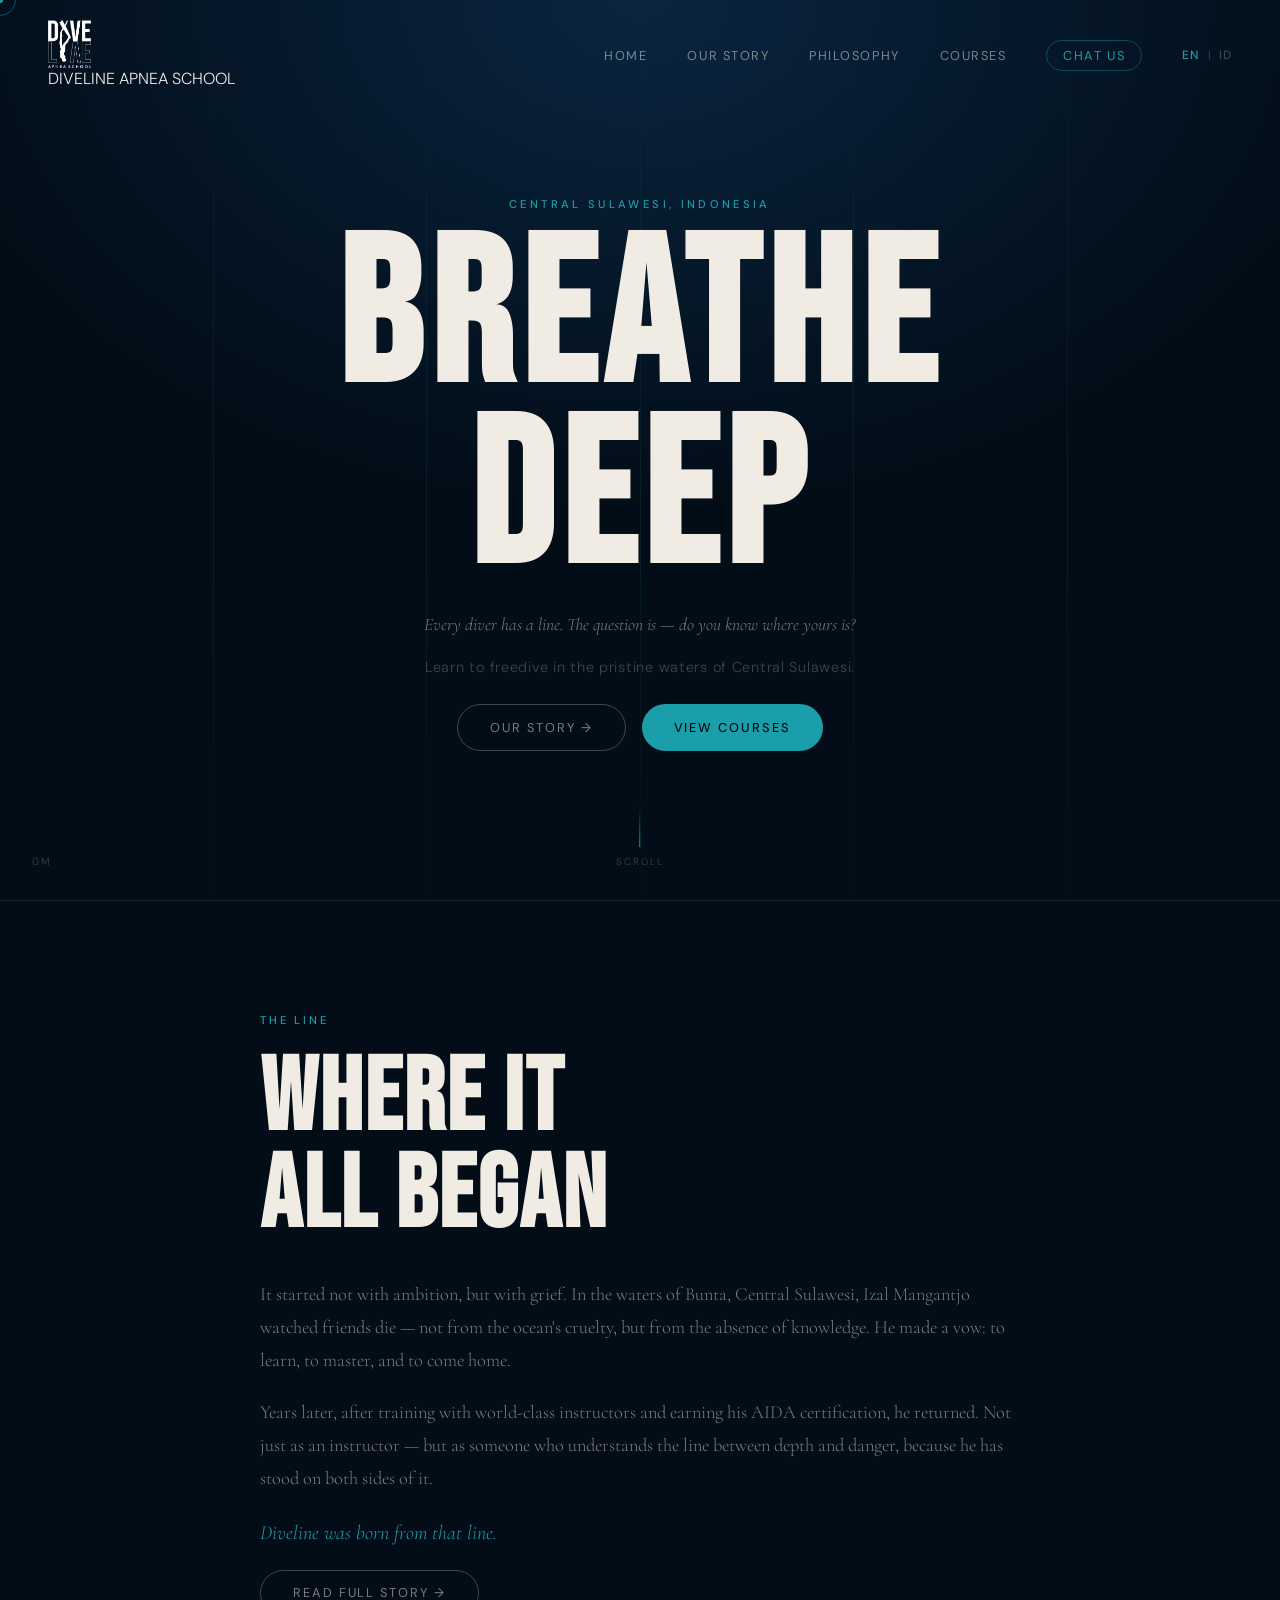
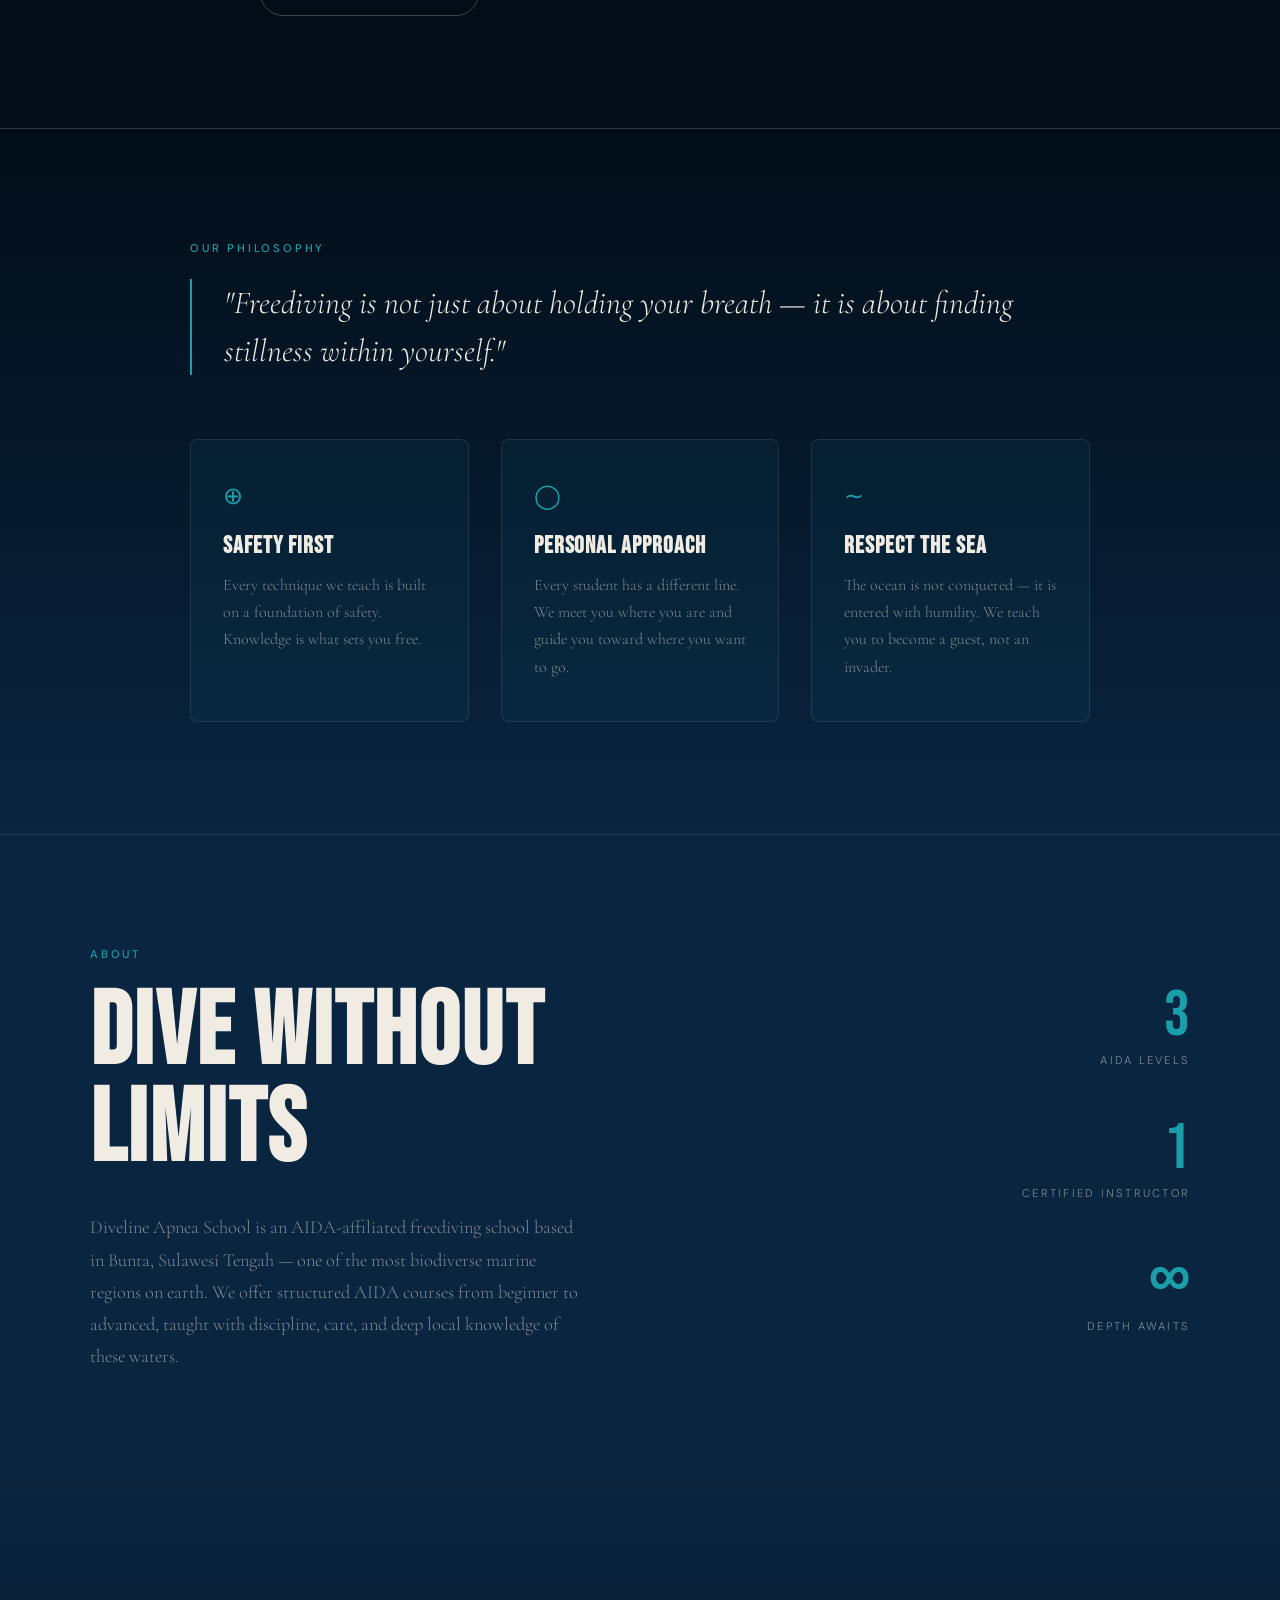
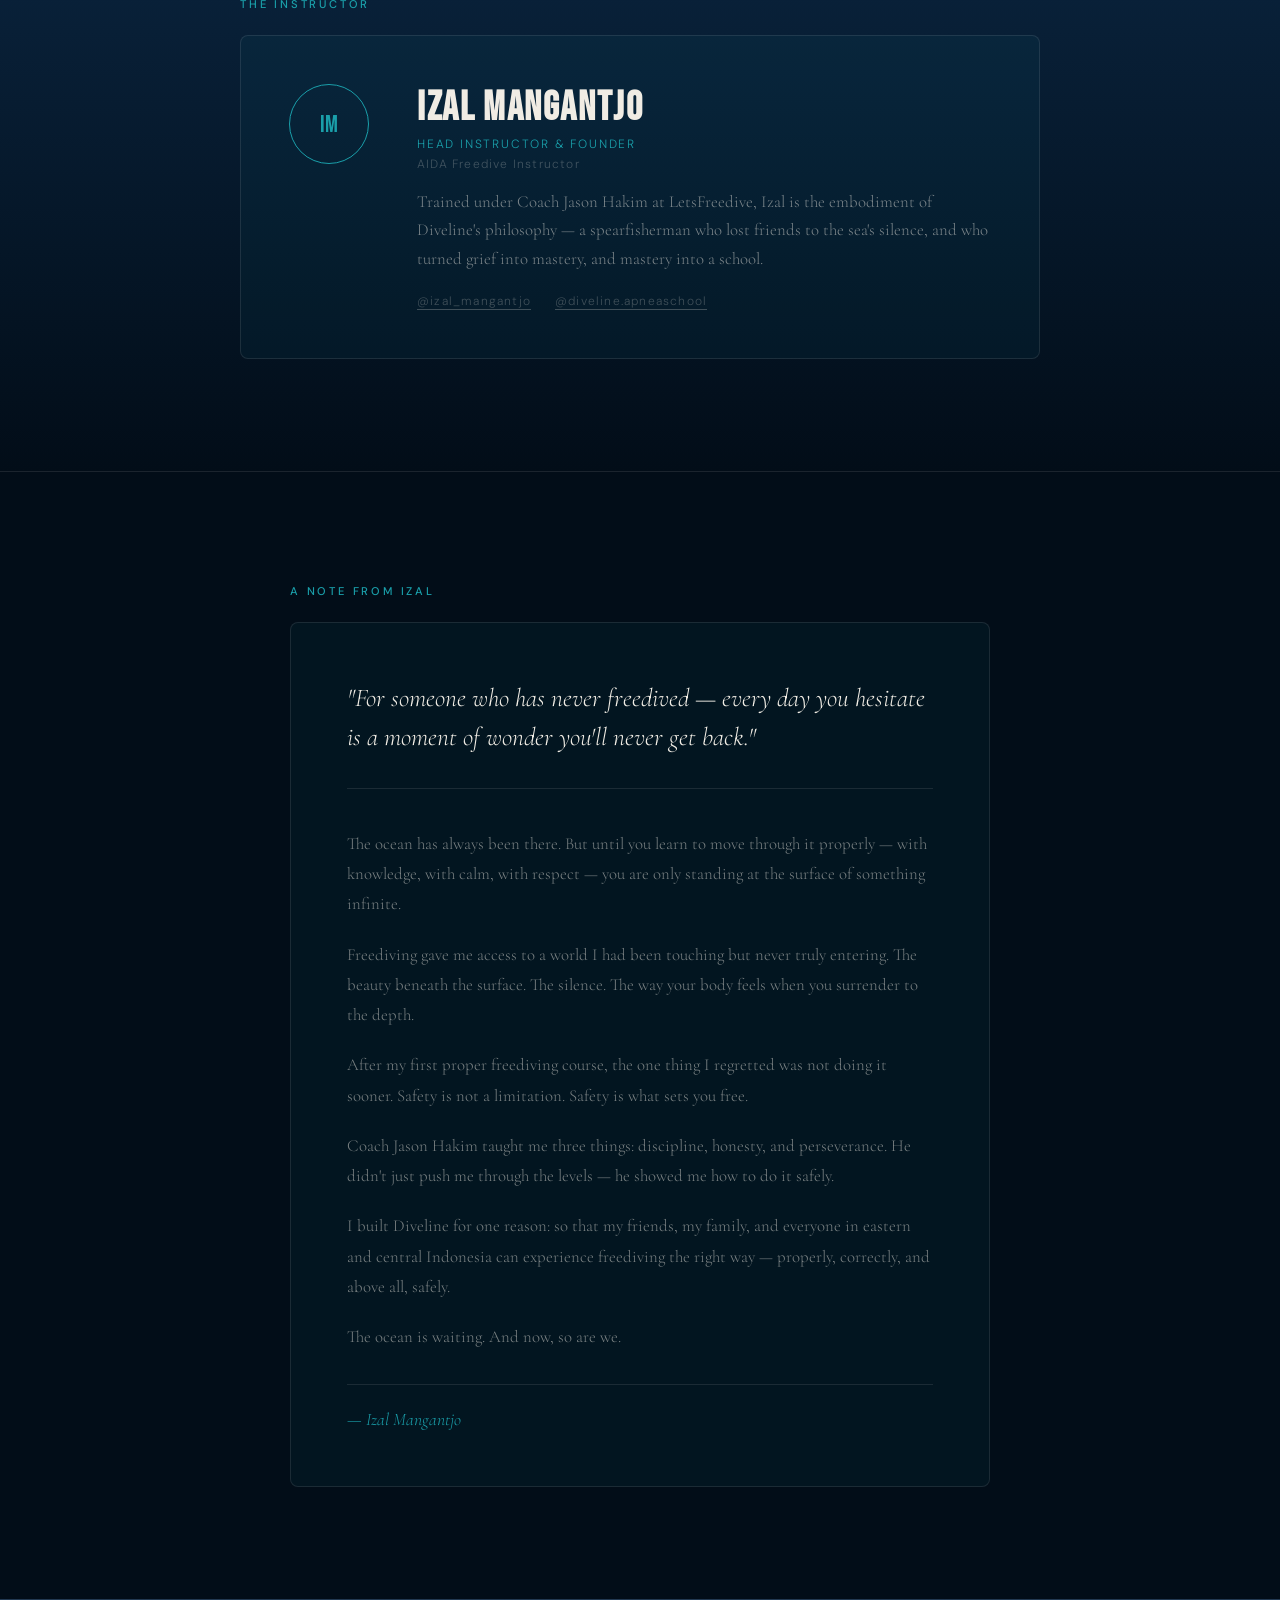
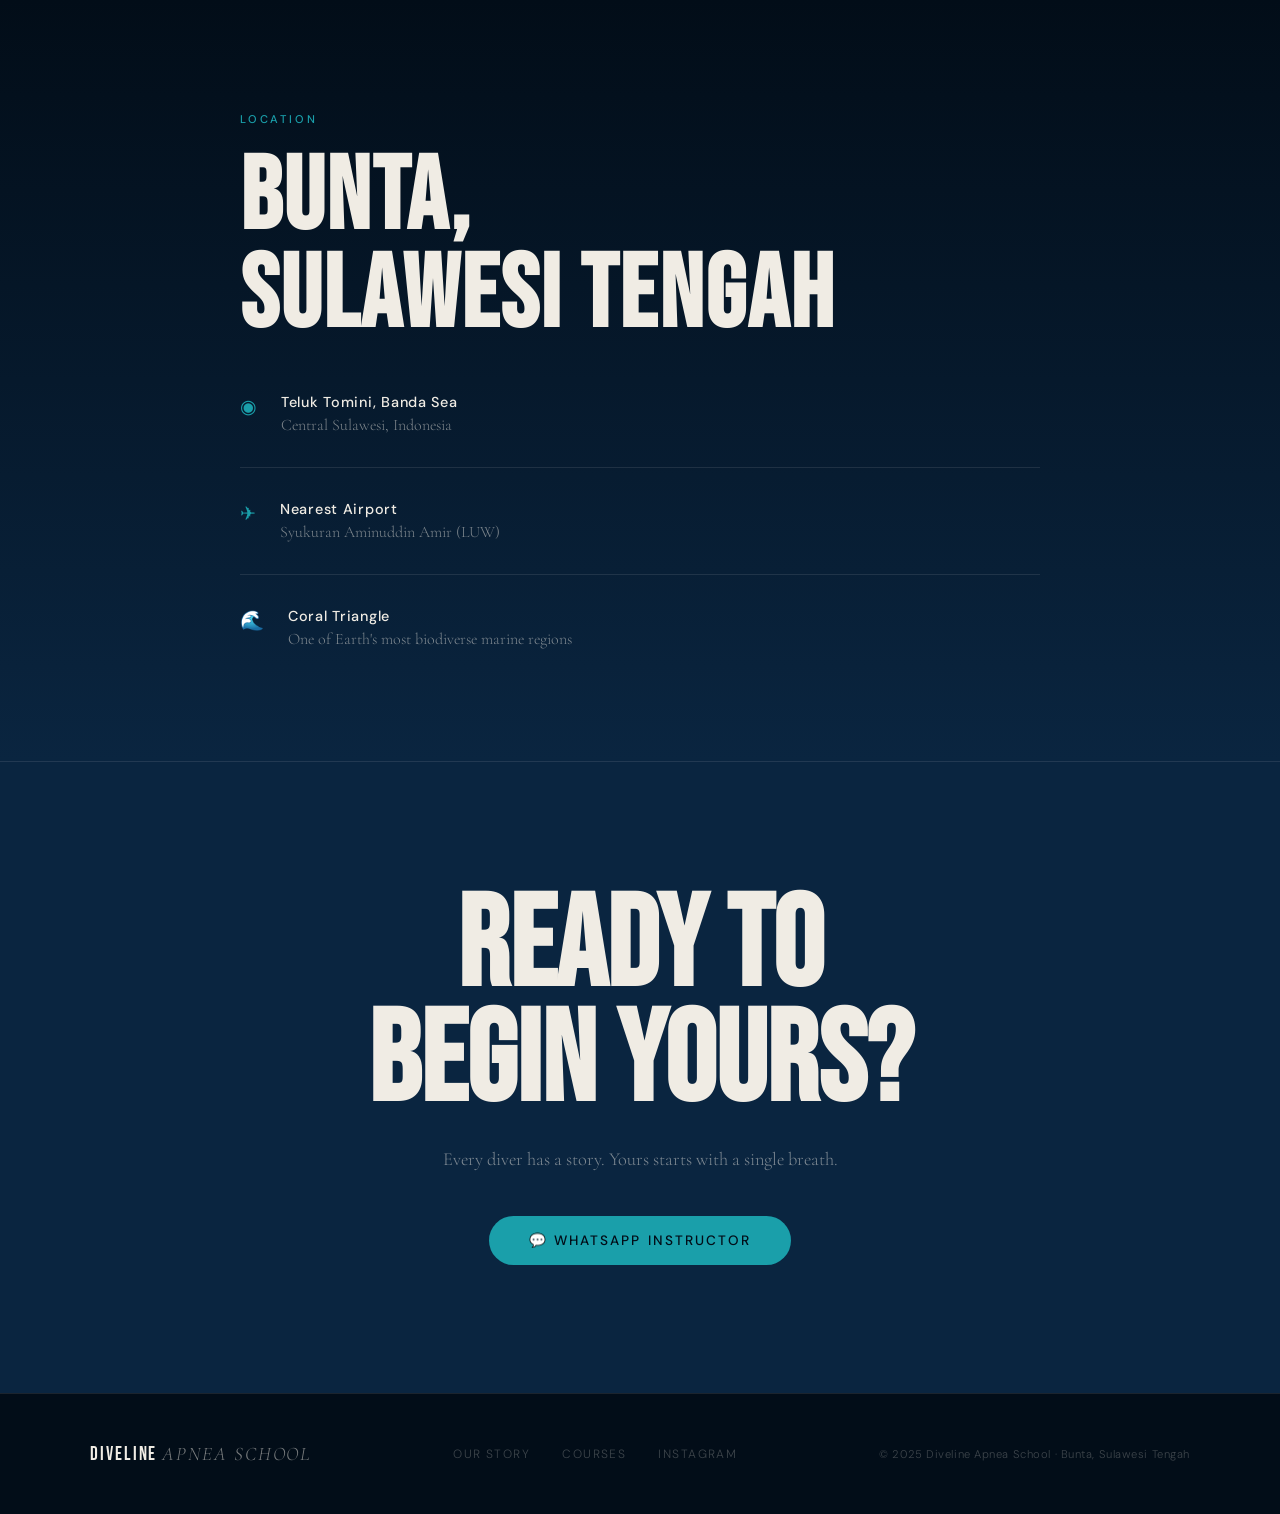
==== commit 51726dd7: "Update index.html" ====
--- a/index.html
+++ b/index.html
@@ -4,7 +4,7 @@
     <meta charset="UTF-8">
     <meta name="viewport" content="width=device-width, initial-scale=1.0">
     <title>Diveline Apnea School — Central Sulawesi</title>
-    <link href="https://fonts.googleapis.com/css2?family=Bebas+Neue&family=Cormorant+Garamond:ital,wght@0,300;0,400;1,300;1,400&family=DM+Sans:wght@300;400;500&display=swap" rel="stylesheet">
+    <link href="https://fonts.googleapis.com/css2?family=Bebas+Neue&family=Cinzel:wght@400;600&family=Cormorant+Garamond:ital,wght@0,300;0,400;1,300;1,400&family=DM+Sans:wght@300;400;500&display=swap" rel="stylesheet">
     <link rel="stylesheet" href="css/style.css">
 </head>
 <body>
@@ -17,14 +17,21 @@
 <!-- NAV -->
 <nav id="nav">
     <div class="nav-logo">
-        <a href="index.html"><img src="images/logo.png" alt="Diveline Apnea School"></a>
+        <a href="index.html" class="nav-brand">
+            <img src="images/logo.png" alt="Diveline Apnea School">
+            <div class="nav-brand-text">
+                <span class="nav-brand-name">DIVELINE</span>
+                <span class="nav-brand-sub">APNEA SCHOOL</span>
+            </div>
+        </a>
     </div>
     <div class="hamb" id="hamb" onclick="toggleMenu()">
         <span></span><span></span><span></span>
     </div>
     <ul class="nav-links" id="nav-links">
+        <li><a href="index.html" onclick="closeMenu()" class="nav-active-home" data-en="Home" data-id="Beranda">Home</a></li>
         <li><a href="story.html" onclick="closeMenu()" data-en="Our Story" data-id="Kisah Kami">Our Story</a></li>
-        <li><a href="#philosophy" onclick="closeMenu()" data-en="Philosophy" data-id="Filosofi">Philosophy</a></li>
+        <li><a href="index.html#philosophy" onclick="closeMenu()" data-en="Philosophy" data-id="Filosofi">Philosophy</a></li>
         <li><a href="courses.html" onclick="closeMenu()" data-en="Courses" data-id="Kursus">Courses</a></li>
         <li><a href="https://wa.me/6282291338748" target="_blank" class="nav-dm" data-en="Chat Us" data-id="Hubungi">Chat Us</a></li>
         <li class="lang-toggle">
@@ -42,17 +49,14 @@
     </div>
     <div class="hero-content">
         <div class="hero-eyebrow rv" id="hero-eyebrow">Central Sulawesi, Indonesia</div>
-        <div class="hero-logo-wrap rv d1">
-            <img src="images/logo.png" alt="Diveline Apnea School">
-        </div>
-        <h1 class="hero-head rv d2">BREATHE<br>DEEP</h1>
-        <div class="hero-tagline-wrap rv d3">
+        <h1 class="hero-head rv d1">BREATHE<br>DEEP</h1>
+        <div class="hero-tagline-wrap rv d2">
             <span class="tl-dash"></span>
             <em class="tl-text" id="hero-italic">Every diver has a line. The question is — do you know where yours is?</em>
             <span class="tl-dash"></span>
         </div>
-        <p class="hero-sub rv d4" id="hero-sub">Learn to freedive in the pristine waters of Central Sulawesi.</p>
-        <div class="hero-ctas rv d5">
+        <p class="hero-sub rv d3" id="hero-sub">Learn to freedive in the pristine waters of Central Sulawesi.</p>
+        <div class="hero-ctas rv d4">
             <a href="story.html" class="btn-ghost" id="hc-story">Our Story →</a>
             <a href="courses.html" class="btn-main" id="hc-courses">View Courses</a>
         </div>
--- a/css/style.css
+++ b/css/style.css
@@ -0,0 +1,586 @@
+/* ============================================================
+   DIVELINE APNEA SCHOOL — style.css
+   Palette: #020d18 (abyss) · #0a2540 (ocean) · #1a9faa (teal)
+   Fonts: Bebas Neue · Cormorant Garamond · DM Sans
+   ============================================================ */
+
+:root {
+    --abyss:    #020d18;
+    --ocean:    #0a2540;
+    --deep:     #0d2f50;
+    --teal:     #1a9faa;
+    --teal-lo:  rgba(26,159,170,.15);
+    --teal-lo2: rgba(26,159,170,.06);
+    --white:    #f0ece4;
+    --muted:    rgba(240,236,228,.5);
+    --muted2:   rgba(240,236,228,.25);
+    --line:     rgba(240,236,228,.1);
+    --ff-head:  'Bebas Neue', sans-serif;
+    --ff-serif: 'Cormorant Garamond', serif;
+    --ff-body:  'DM Sans', sans-serif;
+    --ease:     cubic-bezier(.25,.46,.45,.94);
+}
+
+*, *::before, *::after { box-sizing: border-box; margin: 0; padding: 0; }
+
+html { scroll-behavior: smooth; font-size: 16px; }
+
+body {
+    background: var(--abyss);
+    color: var(--white);
+    font-family: var(--ff-body);
+    font-weight: 300;
+    overflow-x: hidden;
+    cursor: none;
+}
+
+a { color: inherit; text-decoration: none; }
+img { display: block; max-width: 100%; }
+
+/* ============================================================
+   CUSTOM CURSOR
+   ============================================================ */
+#cur {
+    position: fixed; width: 6px; height: 6px;
+    background: var(--teal); border-radius: 50%;
+    pointer-events: none; transform: translate(-50%,-50%);
+    z-index: 9999; transition: transform .1s;
+}
+#cur-r {
+    position: fixed; width: 32px; height: 32px;
+    border: 1px solid rgba(26,159,170,.5); border-radius: 50%;
+    pointer-events: none; transform: translate(-50%,-50%);
+    z-index: 9998; transition: border-color .3s;
+}
+
+/* ============================================================
+   BUBBLE CANVAS
+   ============================================================ */
+#bcanvas {
+    position: fixed; top: 0; left: 0; width: 100%; height: 100%;
+    pointer-events: none; z-index: 0;
+}
+
+/* ============================================================
+   BACK TO TOP
+   ============================================================ */
+#back-top {
+    position: fixed; bottom: 2rem; right: 2rem;
+    width: 44px; height: 44px;
+    background: transparent; border: 1px solid var(--teal);
+    color: var(--teal); border-radius: 50%;
+    font-family: var(--ff-body); font-size: .85rem;
+    cursor: none; z-index: 100;
+    opacity: 0; transform: translateY(10px);
+    transition: opacity .4s, transform .4s;
+}
+#back-top.show { opacity: 1; transform: translateY(0); }
+#back-top:hover { background: var(--teal); color: var(--abyss); }
+
+/* ============================================================
+   NAV
+   ============================================================ */
+#nav {
+    position: fixed; top: 0; left: 0; right: 0; z-index: 500;
+    display: flex; align-items: center; justify-content: space-between;
+    padding: 1.25rem 3rem;
+    transition: background .4s, backdrop-filter .4s, padding .4s;
+}
+#nav.stuck {
+    background: rgba(2,13,24,.92);
+    backdrop-filter: blur(12px);
+    padding: .9rem 3rem;
+    border-bottom: 1px solid var(--line);
+}
+
+.nav-logo img { height: 48px; filter: invert(1) brightness(1.5); }
+
+.nav-links {
+    display: flex; align-items: center; gap: 2.5rem;
+    list-style: none;
+}
+.nav-links a {
+    font-family: var(--ff-body); font-size: .8rem;
+    font-weight: 400; letter-spacing: .12em; text-transform: uppercase;
+    color: var(--muted); transition: color .3s;
+}
+.nav-links a:hover { color: var(--white); }
+
+.nav-dm {
+    color: var(--teal) !important;
+    border: 1px solid rgba(26,159,170,.4) !important;
+    padding: .4rem 1rem; border-radius: 2rem;
+    transition: background .3s, color .3s !important;
+}
+.nav-dm:hover { background: var(--teal); color: var(--abyss) !important; }
+
+/* Lang Toggle */
+.lang-toggle {
+    display: flex; align-items: center; gap: .5rem;
+}
+.lb {
+    background: none; border: none; cursor: none;
+    font-family: var(--ff-body); font-size: .75rem;
+    font-weight: 500; letter-spacing: .1em;
+    color: var(--muted2); transition: color .3s;
+}
+.lb.on { color: var(--teal); }
+.lb:hover { color: var(--white); }
+.lb-div { color: var(--muted2); font-size: .7rem; }
+
+/* Hamburger */
+.hamb {
+    display: none; flex-direction: column; gap: 5px;
+    cursor: none; z-index: 600;
+}
+.hamb span {
+    display: block; width: 24px; height: 1px;
+    background: var(--white); transition: transform .3s, opacity .3s;
+}
+.hamb.active span:nth-child(1) { transform: translateY(6px) rotate(45deg); }
+.hamb.active span:nth-child(2) { opacity: 0; }
+.hamb.active span:nth-child(3) { transform: translateY(-6px) rotate(-45deg); }
+
+/* ============================================================
+   REVEAL ANIMATION
+   ============================================================ */
+.rv {
+    opacity: 0; transform: translateY(28px);
+    transition: opacity .8s var(--ease), transform .8s var(--ease);
+}
+.rv.show { opacity: 1; transform: translateY(0); }
+.d1 { transition-delay: .1s; }
+.d2 { transition-delay: .2s; }
+.d3 { transition-delay: .3s; }
+.d4 { transition-delay: .4s; }
+.d5 { transition-delay: .5s; }
+
+/* ============================================================
+   SHARED SECTION
+   ============================================================ */
+.sec { position: relative; z-index: 1; padding: 7rem 3rem; }
+
+.sec-label {
+    font-family: var(--ff-body); font-size: .7rem;
+    font-weight: 500; letter-spacing: .25em; text-transform: uppercase;
+    color: var(--teal); margin-bottom: 1.5rem;
+}
+.sec-title {
+    font-family: var(--ff-head); font-size: clamp(3.5rem, 8vw, 6.5rem);
+    line-height: .95; letter-spacing: .02em;
+    color: var(--white); margin-bottom: 2rem;
+}
+.sec-body {
+    font-family: var(--ff-serif); font-size: 1.15rem;
+    line-height: 1.75; color: var(--muted); max-width: 55ch;
+}
+
+/* ============================================================
+   BUTTONS
+   ============================================================ */
+.btn-main {
+    display: inline-flex; align-items: center; gap: .5rem;
+    background: var(--teal); color: var(--abyss);
+    font-family: var(--ff-body); font-size: .8rem;
+    font-weight: 500; letter-spacing: .15em; text-transform: uppercase;
+    padding: .85rem 2rem; border-radius: 2rem;
+    transition: transform .3s, box-shadow .3s;
+}
+.btn-main:hover {
+    transform: translateY(-2px);
+    box-shadow: 0 8px 30px rgba(26,159,170,.35);
+}
+.btn-ghost {
+    display: inline-flex; align-items: center; gap: .5rem;
+    border: 1px solid var(--muted2); color: var(--muted);
+    font-family: var(--ff-body); font-size: .8rem;
+    font-weight: 400; letter-spacing: .15em; text-transform: uppercase;
+    padding: .85rem 2rem; border-radius: 2rem;
+    transition: border-color .3s, color .3s;
+}
+.btn-ghost:hover { border-color: var(--white); color: var(--white); }
+
+/* ============================================================
+   HERO
+   ============================================================ */
+.hero {
+    position: relative; z-index: 1;
+    min-height: 100vh;
+    display: flex; flex-direction: column;
+    align-items: center; justify-content: center;
+    padding: 8rem 2rem 5rem;
+    overflow: hidden;
+    background: radial-gradient(ellipse 80% 80% at 50% 0%, #0a2540 0%, var(--abyss) 70%);
+}
+
+/* Depth lines — vertical lines like sonar */
+.hero-depth-lines {
+    position: absolute; inset: 0; pointer-events: none;
+    display: flex; justify-content: space-evenly;
+}
+.hero-depth-lines span {
+    width: 1px; height: 100%;
+    background: linear-gradient(to bottom, transparent, rgba(26,159,170,.08) 30%, rgba(26,159,170,.12) 60%, transparent);
+}
+
+.hero-content {
+    position: relative; z-index: 2;
+    display: flex; flex-direction: column;
+    align-items: center; text-align: center; gap: 1.25rem;
+}
+
+.hero-eyebrow {
+    font-family: var(--ff-body); font-size: .7rem;
+    font-weight: 500; letter-spacing: .3em; text-transform: uppercase;
+    color: var(--teal);
+}
+
+.hero-logo-wrap img {
+    height: 100px;
+    filter: invert(1) brightness(2);
+    opacity: .9;
+}
+
+.hero-head {
+    font-family: var(--ff-head);
+    font-size: clamp(5rem, 16vw, 13rem);
+    line-height: .88; letter-spacing: .04em;
+    color: var(--white);
+}
+
+.hero-tagline-wrap {
+    display: flex; align-items: center; gap: 1.2rem;
+    max-width: 620px;
+}
+.tl-dash { flex: 1; height: 1px; background: var(--muted2); }
+.tl-text {
+    font-family: var(--ff-serif); font-style: italic;
+    font-size: clamp(.95rem, 1.6vw, 1.1rem);
+    color: var(--muted); line-height: 1.5; text-align: center;
+}
+
+.hero-sub {
+    font-family: var(--ff-body); font-size: .9rem;
+    color: var(--muted2); letter-spacing: .05em;
+}
+
+.hero-ctas {
+    display: flex; gap: 1rem; flex-wrap: wrap; justify-content: center;
+    margin-top: .5rem;
+}
+
+.hero-depth-label {
+    position: absolute; left: 2rem; bottom: 2rem;
+    font-family: var(--ff-body); font-size: .65rem;
+    letter-spacing: .2em; color: var(--muted2); text-transform: uppercase;
+}
+
+/* Scroll hint */
+.scroll-hint {
+    position: absolute; bottom: 2rem; left: 50%; transform: translateX(-50%);
+    display: flex; flex-direction: column; align-items: center; gap: .5rem;
+    color: var(--muted2); font-size: .6rem; letter-spacing: .2em; text-transform: uppercase;
+}
+.scroll-hint span {
+    display: block; width: 1px; height: 40px;
+    background: linear-gradient(to bottom, transparent, var(--teal));
+    animation: scrollline 2s ease infinite;
+}
+@keyframes scrollline {
+    0%   { transform: scaleY(0); transform-origin: top; }
+    50%  { transform: scaleY(1); transform-origin: top; }
+    51%  { transform: scaleY(1); transform-origin: bottom; }
+    100% { transform: scaleY(0); transform-origin: bottom; }
+}
+
+/* ============================================================
+   STORY TEASER
+   ============================================================ */
+.story-sec {
+    background: var(--abyss);
+    border-top: 1px solid var(--line);
+}
+.story-inner {
+    max-width: 760px; margin: 0 auto;
+}
+.story-teaser-body p {
+    font-family: var(--ff-serif); font-size: 1.15rem;
+    line-height: 1.8; color: var(--muted); margin-bottom: 1.2rem;
+}
+.story-teaser-body p:last-child {
+    font-style: italic; color: var(--teal); font-size: 1.25rem;
+}
+
+/* ============================================================
+   PHILOSOPHY
+   ============================================================ */
+.philosophy-sec {
+    background: linear-gradient(to bottom, var(--abyss), var(--ocean));
+    border-top: 1px solid var(--line);
+}
+.philosophy-inner { max-width: 900px; margin: 0 auto; }
+
+.philosophy-quote {
+    font-family: var(--ff-serif); font-size: clamp(1.4rem, 3vw, 2rem);
+    font-style: italic; line-height: 1.5;
+    color: var(--white); border-left: 2px solid var(--teal);
+    padding-left: 2rem; margin-bottom: 4rem; max-width: 70ch;
+}
+
+.pillars {
+    display: grid; grid-template-columns: repeat(3, 1fr);
+    gap: 2rem;
+}
+.pillar {
+    padding: 2.5rem 2rem;
+    border: 1px solid var(--line); border-radius: .5rem;
+    background: var(--teal-lo2);
+    transition: border-color .3s, background .3s;
+}
+.pillar:hover { border-color: rgba(26,159,170,.3); background: var(--teal-lo); }
+
+.pillar-icon {
+    font-size: 1.5rem; color: var(--teal);
+    margin-bottom: 1.25rem;
+}
+.pillar-title {
+    font-family: var(--ff-head); font-size: 1.5rem;
+    letter-spacing: .04em; margin-bottom: .75rem;
+}
+.pillar-body {
+    font-family: var(--ff-serif); font-size: 1rem;
+    line-height: 1.7; color: var(--muted);
+}
+
+/* ============================================================
+   ABOUT
+   ============================================================ */
+.about-sec {
+    background: var(--ocean);
+    border-top: 1px solid var(--line);
+}
+.about-inner {
+    max-width: 1100px; margin: 0 auto;
+    display: grid; grid-template-columns: 1fr auto;
+    gap: 5rem; align-items: center;
+}
+.about-stats {
+    display: flex; flex-direction: column; gap: 3rem;
+}
+.stat { text-align: right; }
+.stat-num {
+    display: block;
+    font-family: var(--ff-head); font-size: 4rem;
+    color: var(--teal); line-height: 1;
+}
+.stat-label {
+    font-family: var(--ff-body); font-size: .7rem;
+    letter-spacing: .2em; text-transform: uppercase; color: var(--muted);
+}
+
+/* ============================================================
+   INSTRUCTOR
+   ============================================================ */
+.instr-sec {
+    background: linear-gradient(to bottom, var(--ocean), var(--abyss));
+    border-top: 1px solid var(--line);
+}
+.instr-inner { max-width: 800px; margin: 0 auto; }
+
+.instr-card {
+    display: flex; gap: 3rem; align-items: flex-start;
+    padding: 3rem; border: 1px solid var(--line); border-radius: .5rem;
+    background: var(--teal-lo2);
+}
+.instr-monogram {
+    flex-shrink: 0;
+    width: 80px; height: 80px; border-radius: 50%;
+    border: 1px solid var(--teal);
+    display: flex; align-items: center; justify-content: center;
+    font-family: var(--ff-head); font-size: 1.5rem; color: var(--teal);
+}
+.instr-name {
+    font-family: var(--ff-head); font-size: 2.5rem;
+    letter-spacing: .04em; margin-bottom: .25rem;
+}
+.instr-role {
+    font-family: var(--ff-body); font-size: .75rem;
+    letter-spacing: .15em; text-transform: uppercase; color: var(--teal);
+    margin-bottom: .2rem;
+}
+.instr-cred {
+    font-family: var(--ff-body); font-size: .75rem;
+    letter-spacing: .1em; color: var(--muted2); margin-bottom: 1rem;
+}
+.instr-bio {
+    font-family: var(--ff-serif); font-size: 1.05rem;
+    line-height: 1.7; color: var(--muted); margin-bottom: 1.25rem;
+}
+.instr-social { display: flex; gap: 1.5rem; }
+.instr-ig {
+    font-family: var(--ff-body); font-size: .75rem;
+    letter-spacing: .1em; color: var(--muted2);
+    border-bottom: 1px solid var(--muted2);
+    transition: color .3s, border-color .3s;
+}
+.instr-ig:hover { color: var(--teal); border-color: var(--teal); }
+
+/* ============================================================
+   PERSONAL NOTE
+   ============================================================ */
+.note-sec {
+    background: var(--abyss);
+    border-top: 1px solid var(--line);
+}
+.note-inner { max-width: 700px; margin: 0 auto; }
+.note-card {
+    padding: 3.5rem;
+    background: var(--teal-lo2); border: 1px solid var(--line);
+    border-radius: .5rem;
+}
+.note-quote {
+    font-family: var(--ff-serif); font-size: clamp(1.2rem, 2.5vw, 1.6rem);
+    font-style: italic; color: var(--white); line-height: 1.5;
+    margin-bottom: 2.5rem; padding-bottom: 2rem;
+    border-bottom: 1px solid var(--line);
+}
+.note-body p {
+    font-family: var(--ff-serif); font-size: 1.05rem;
+    line-height: 1.8; color: var(--muted); margin-bottom: 1.25rem;
+}
+.note-signature {
+    margin-top: 2rem; padding-top: 1.5rem;
+    border-top: 1px solid var(--line);
+    font-family: var(--ff-serif); font-style: italic;
+    font-size: 1.1rem; color: var(--teal);
+}
+
+/* ============================================================
+   LOCATION
+   ============================================================ */
+.loc-sec {
+    background: linear-gradient(to bottom, var(--abyss), var(--ocean));
+    border-top: 1px solid var(--line);
+}
+.loc-inner { max-width: 800px; margin: 0 auto; }
+
+.loc-details {
+    display: flex; flex-direction: column; gap: 2rem;
+    margin-top: 3rem;
+}
+.loc-item {
+    display: flex; align-items: flex-start; gap: 1.5rem;
+    padding-bottom: 2rem; border-bottom: 1px solid var(--line);
+}
+.loc-item:last-child { border-bottom: none; padding-bottom: 0; }
+.loc-icon { font-size: 1.2rem; color: var(--teal); padding-top: .1rem; flex-shrink: 0; }
+.loc-item strong {
+    display: block; font-family: var(--ff-body); font-size: .9rem;
+    font-weight: 500; letter-spacing: .05em; margin-bottom: .25rem;
+}
+.loc-item p {
+    font-family: var(--ff-serif); font-size: 1rem; color: var(--muted);
+}
+
+/* ============================================================
+   CTA
+   ============================================================ */
+.cta-sec {
+    background: var(--ocean);
+    border-top: 1px solid var(--line);
+    padding: 8rem 3rem;
+    text-align: center; position: relative; z-index: 1;
+}
+.cta-inner { max-width: 600px; margin: 0 auto; }
+.cta-head {
+    font-family: var(--ff-head);
+    font-size: clamp(4rem, 10vw, 8rem);
+    line-height: .9; margin-bottom: 1.5rem;
+    color: var(--white);
+}
+.cta-sub {
+    font-family: var(--ff-serif); font-size: 1.15rem;
+    line-height: 1.7; color: var(--muted); margin-bottom: 2.5rem;
+}
+.cta-btn {
+    display: inline-block;
+    background: var(--teal); color: var(--abyss);
+    font-family: var(--ff-body); font-size: .85rem;
+    font-weight: 500; letter-spacing: .15em; text-transform: uppercase;
+    padding: 1rem 2.5rem; border-radius: 2rem;
+    transition: transform .3s, box-shadow .3s;
+}
+.cta-btn:hover {
+    transform: translateY(-3px);
+    box-shadow: 0 12px 40px rgba(26,159,170,.4);
+}
+
+/* ============================================================
+   FOOTER
+   ============================================================ */
+footer {
+    background: var(--abyss);
+    border-top: 1px solid var(--line);
+    padding: 3rem;
+    position: relative; z-index: 1;
+}
+.ft-inner {
+    max-width: 1100px; margin: 0 auto;
+    display: flex; align-items: center; justify-content: space-between;
+    flex-wrap: wrap; gap: 1.5rem;
+}
+.ft-brand {
+    font-family: var(--ff-head); font-size: 1.2rem;
+    letter-spacing: .1em; color: var(--white);
+}
+.ft-brand em { font-family: var(--ff-serif); font-weight: 300; color: var(--muted); }
+.ft-links { display: flex; gap: 2rem; }
+.ft-links a {
+    font-family: var(--ff-body); font-size: .75rem;
+    letter-spacing: .12em; text-transform: uppercase;
+    color: var(--muted2); transition: color .3s;
+}
+.ft-links a:hover { color: var(--teal); }
+.ft-copy {
+    font-family: var(--ff-body); font-size: .7rem;
+    color: var(--muted2); letter-spacing: .05em;
+}
+
+/* ============================================================
+   RESPONSIVE
+   ============================================================ */
+@media (max-width: 900px) {
+    #nav { padding: 1rem 1.5rem; }
+    #nav.stuck { padding: .75rem 1.5rem; }
+
+    .nav-links {
+        position: fixed; top: 0; right: 0; bottom: 0;
+        width: min(320px, 85vw);
+        background: rgba(2,13,24,.97);
+        flex-direction: column; justify-content: center;
+        gap: 2rem; padding: 2rem 2.5rem;
+        transform: translateX(110%);
+        transition: transform .4s var(--ease);
+        border-left: 1px solid var(--line);
+    }
+    .nav-links.open { transform: translateX(0); }
+    .nav-links a { font-size: 1rem; }
+    .hamb { display: flex; }
+
+    .pillars { grid-template-columns: 1fr; }
+    .about-inner { grid-template-columns: 1fr; gap: 3rem; }
+    .about-stats { flex-direction: row; flex-wrap: wrap; gap: 2rem; }
+    .stat { text-align: left; }
+    .instr-card { flex-direction: column; gap: 1.5rem; }
+    .ft-inner { flex-direction: column; align-items: flex-start; gap: 1rem; }
+    .ft-links { flex-wrap: wrap; gap: 1rem; }
+    .sec { padding: 5rem 1.5rem; }
+    .cta-sec { padding: 5rem 1.5rem; }
+}
+
+@media (max-width: 480px) {
+    .hero-ctas { flex-direction: column; align-items: center; }
+    .hero-logo-wrap img { height: 70px; }
+    .instr-card { padding: 2rem 1.5rem; }
+    .note-card { padding: 2rem 1.5rem; }
+}
